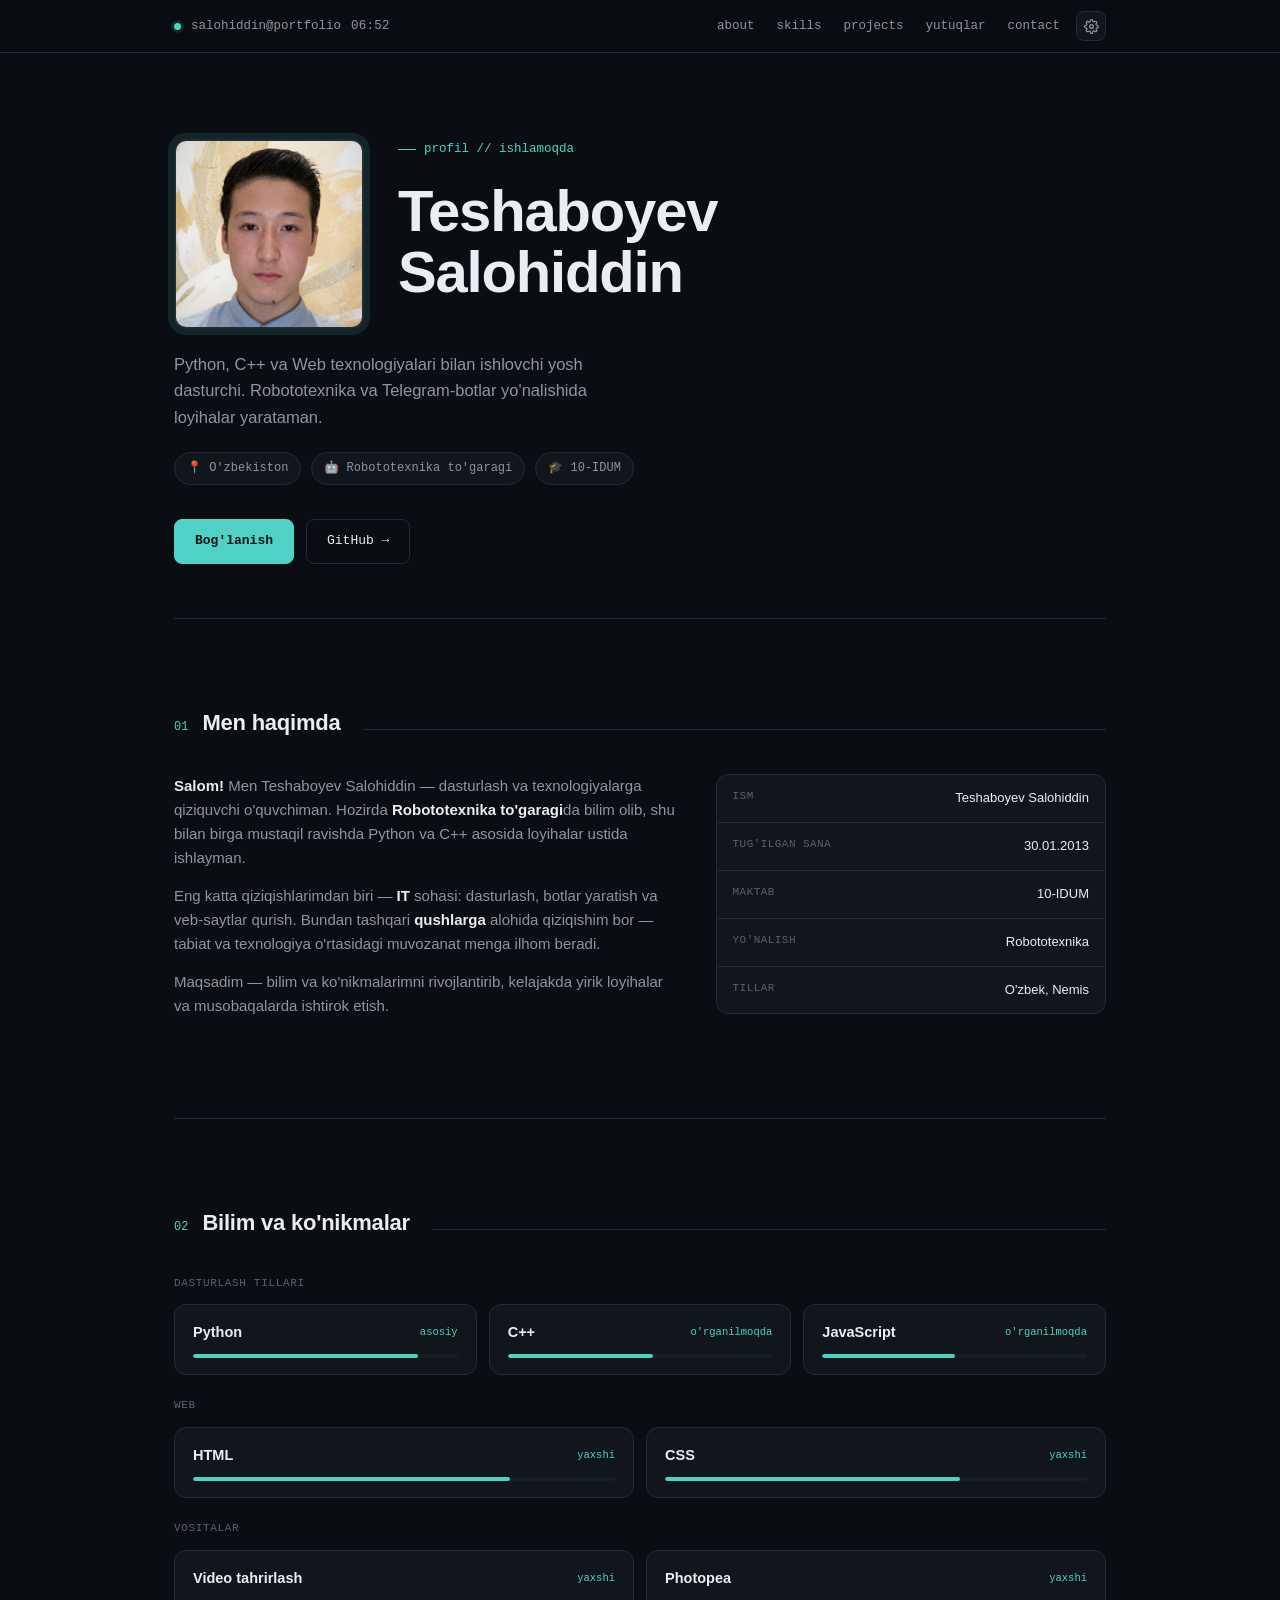
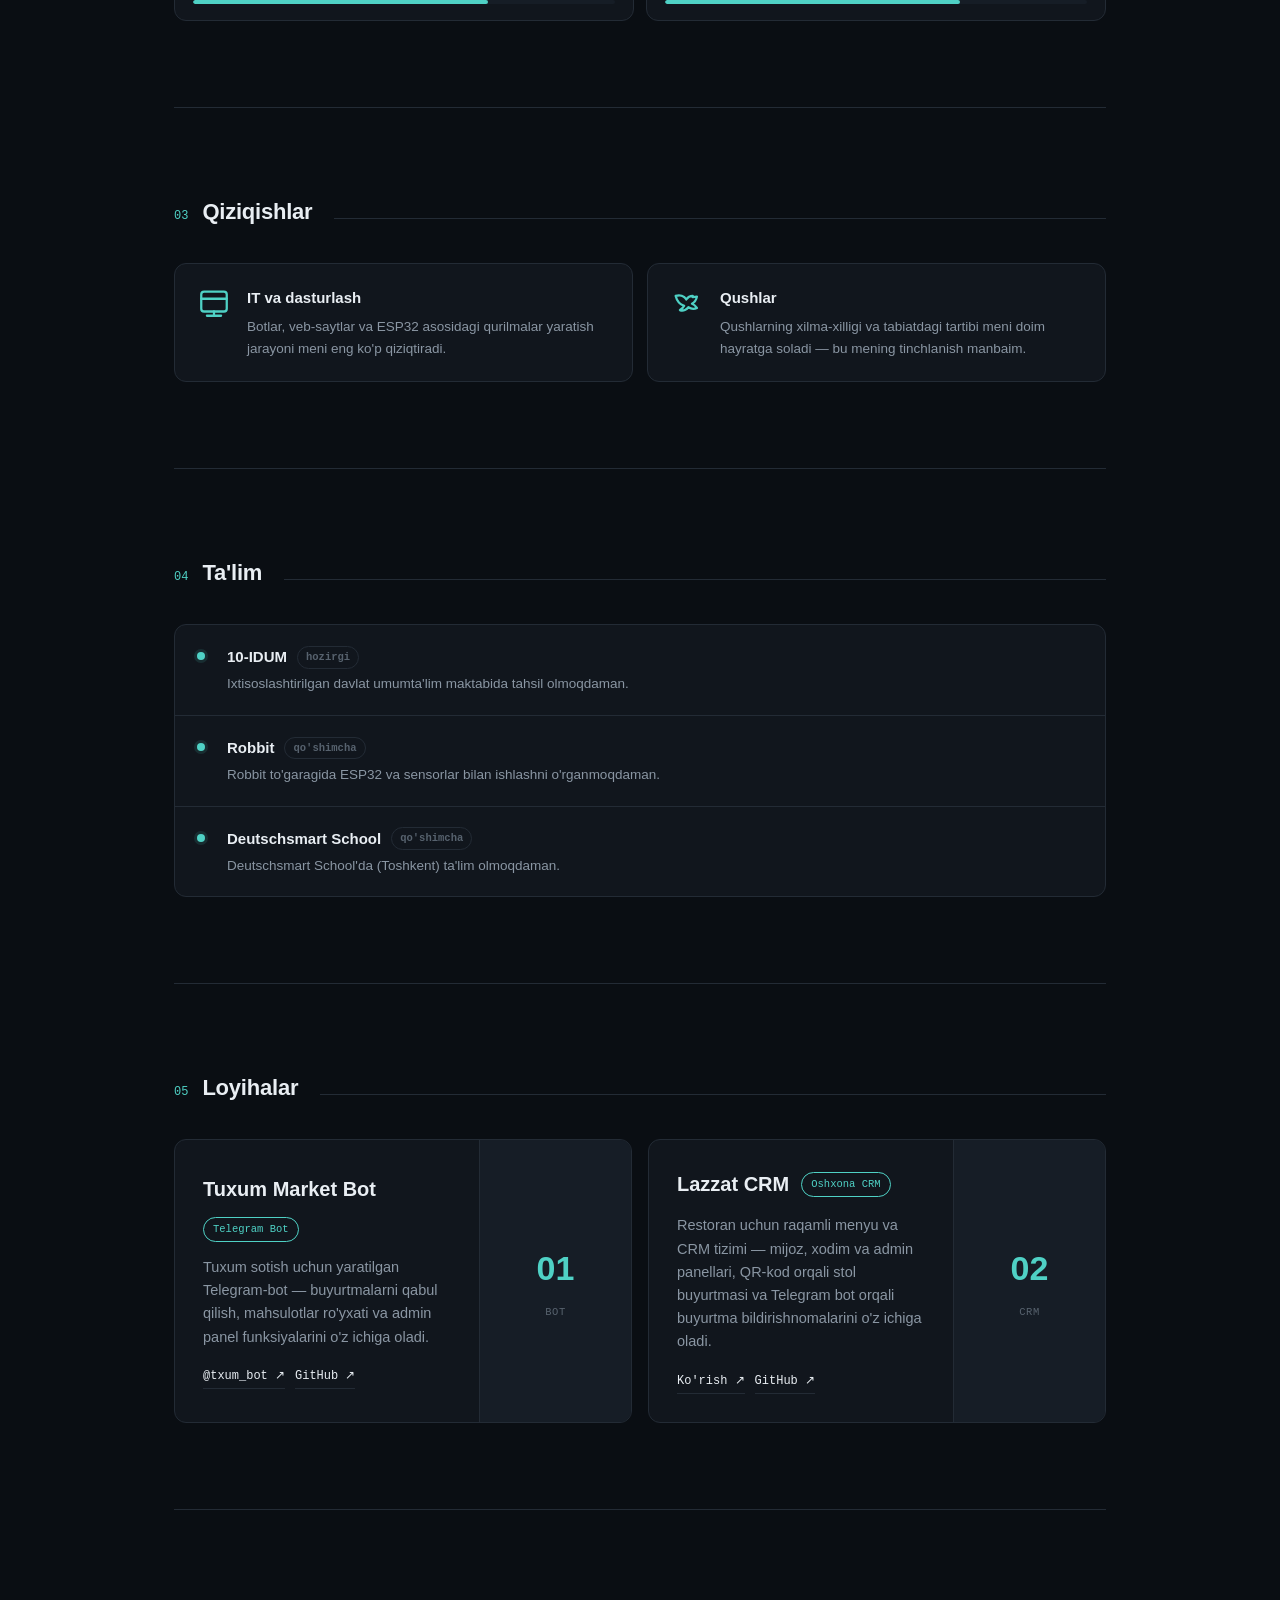
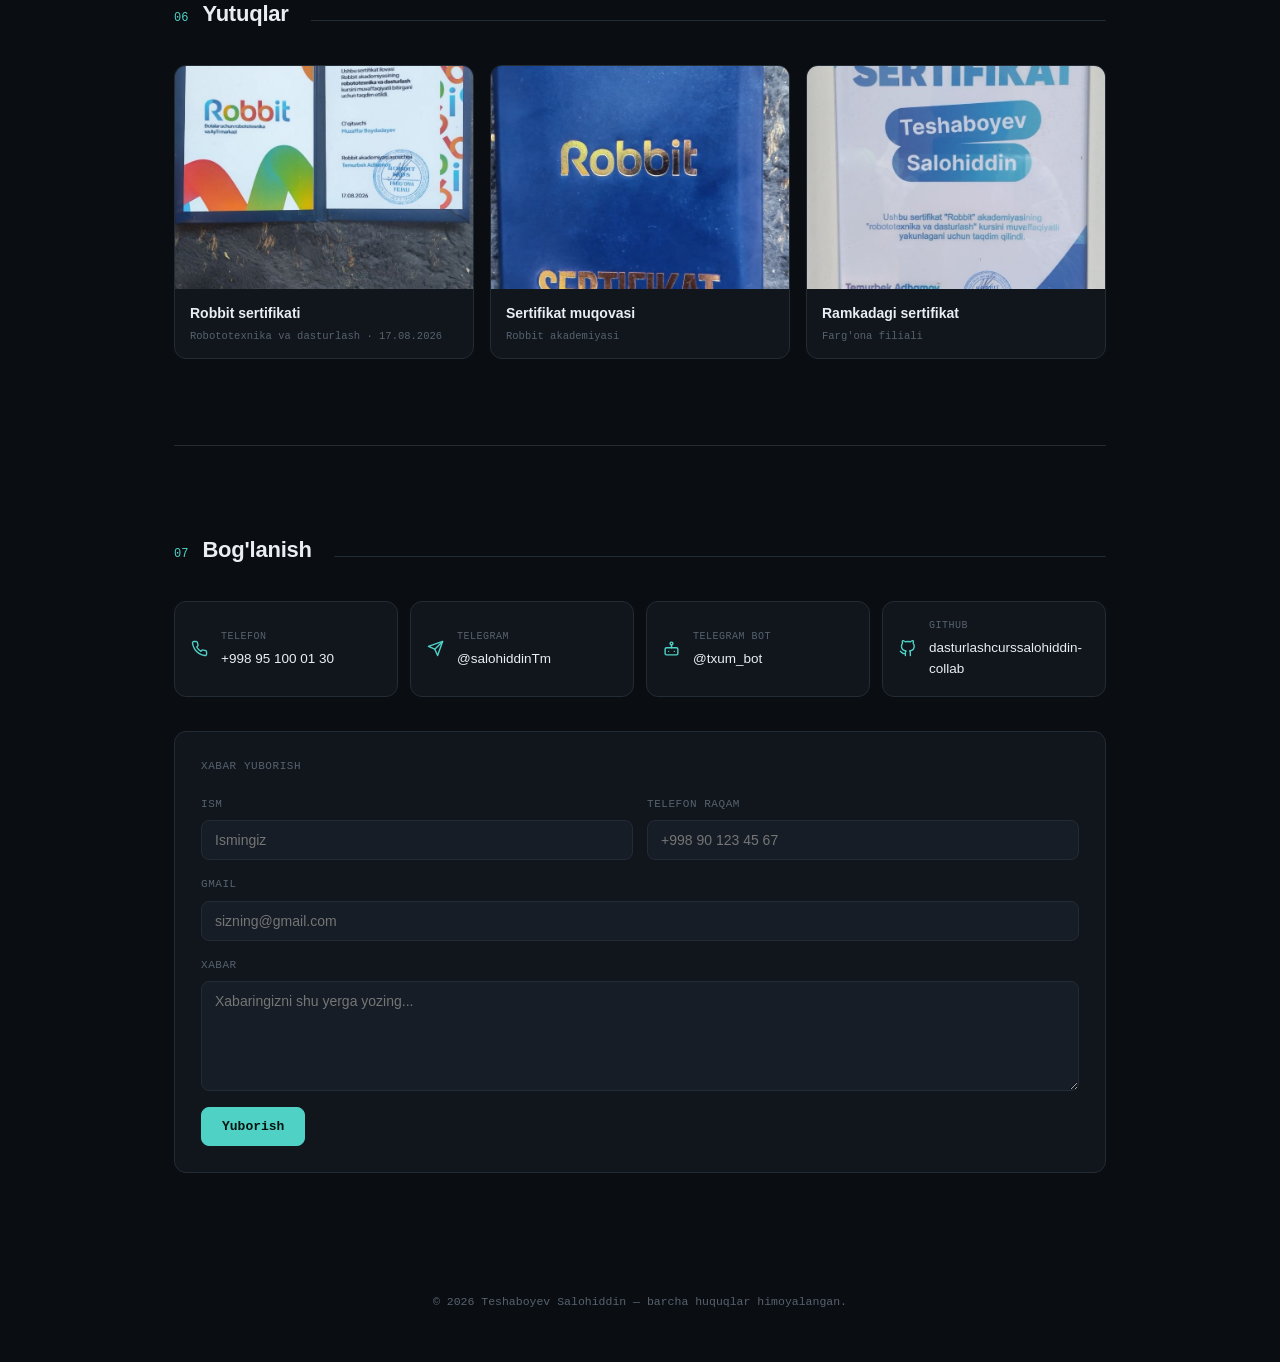
==== index.html @ c9dfc443 "Update index.html" ====
<!DOCTYPE html>
<html lang="uz">
<head>
<meta charset="UTF-8">
<meta name="viewport" content="width=device-width, initial-scale=1.0">
<title>Teshaboyev Salohiddin — Dasturchi</title>
<meta name="description" content="Teshaboyev Salohiddin — Python, C++, Web va Robototexnika bilan shug'ullanuvchi yosh dasturchi.">
<meta http-equiv="Content-Security-Policy" content="default-src 'self'; script-src 'self' 'unsafe-inline'; style-src 'self' 'unsafe-inline' https://fonts.googleapis.com; font-src https://fonts.gstatic.com; img-src 'self' data:; connect-src 'self' https://api.telegram.org; object-src 'none'; base-uri 'self'; form-action 'self'; frame-ancestors 'none';">
<meta name="referrer" content="no-referrer-when-downgrade">
<meta http-equiv="X-Content-Type-Options" content="nosniff">
<meta name="robots" content="index, follow">
<link rel="preconnect" href="https://fonts.googleapis.com">
<link rel="preconnect" href="https://fonts.gstatic.com" crossorigin>
<link href="https://fonts.googleapis.com/css2?family=Space+Grotesk:wght@400;500;600;700&family=Inter:wght@400;500;600&family=JetBrains+Mono:wght@400;500;600&display=swap" rel="stylesheet">
<style>
  :root{
    --bg: #0a0e13;
    --bg-elev: #11161d;
    --bg-elev-2: #161d26;
    --line: #232b35;
    --text: #e9eef3;
    --text-dim: #8a96a3;
    --text-faint: #57626e;
    --accent: #4fd1c5;
    --accent-soft: rgba(79,209,197,0.12);
    --accent-text: #07140f;
    --radius: 12px;
    --mono: 'JetBrains Mono', monospace;
    --display: 'Space Grotesk', sans-serif;
    --body: 'Inter', sans-serif;
    /* spacing scale — every section uses these, nothing is a one-off number */
    --sp-1: 8px; --sp-2: 14px; --sp-3: 22px; --sp-4: 34px; --sp-5: 54px; --sp-6: 86px;
  }
  [data-theme="light"]{
    --bg: #f5f3ee;
    --bg-elev: #ffffff;
    --bg-elev-2: #ecebe5;
    --line: #ddd9cf;
    --text: #181614;
    --text-dim: #5b564d;
    --text-faint: #918c80;
    --accent-soft: rgba(79,209,197,0.16);
  }
  [data-accent="amber"]{ --accent:#f2a65a; }
  [data-accent="violet"]{ --accent:#a78bfa; }
  [data-accent="rose"]{ --accent:#fb7185; }
  [data-accent="teal"]{ --accent:#4fd1c5; }

  *{box-sizing:border-box; margin:0; padding:0;}
  html{scroll-behavior:smooth;}
  body{
    background:var(--bg);
    color:var(--text);
    font-family:var(--body);
    line-height:1.6;
    transition:background .35s ease, color .35s ease;
    overflow-x:hidden;
  }
  @media (prefers-reduced-motion: reduce){
    html{scroll-behavior:auto;}
    *{animation-duration:0.001ms !important; transition-duration:0.001ms !important;}
  }
  a{color:inherit; text-decoration:none;}
  ::selection{background:var(--accent); color:var(--accent-text);}

  .wrap{max-width:980px; margin:0 auto; padding:0 24px;}

  /* ---- status bar ---- */
  .statusbar{
    position:sticky; top:0; z-index:50;
    background:color-mix(in srgb, var(--bg) 88%, transparent);
    backdrop-filter:blur(10px);
    border-bottom:1px solid var(--line);
  }
  .statusbar-inner{
    max-width:980px; margin:0 auto; padding:0 24px;
    display:flex; align-items:center; justify-content:space-between;
    height:52px; font-family:var(--mono); font-size:12.5px; color:var(--text-dim);
  }
  .statusbar-left{display:flex; align-items:center; gap:10px; min-width:0;}
  .statusbar-left span:nth-child(2){white-space:nowrap; overflow:hidden; text-overflow:ellipsis;}
  .dot{width:7px; height:7px; border-radius:50%; background:var(--accent); box-shadow:0 0 0 3px var(--accent-soft); flex:none;}
  .statusbar-right{display:flex; align-items:center; gap:16px;}
  .clock{letter-spacing:0.02em;}
  .icon-btn{
    width:30px; height:30px; display:flex; align-items:center; justify-content:center;
    border:1px solid var(--line); border-radius:8px; background:var(--bg-elev);
    cursor:pointer; transition:border-color .2s, transform .4s; flex:none;
  }
  .icon-btn:hover{border-color:var(--accent);}
  .icon-btn svg{stroke:var(--text-dim); width:15px; height:15px;}
  #settingsBtn.spin svg{transform:rotate(75deg); transition:transform .4s ease;}

  /* ---- nav ---- */
  nav{display:flex; gap:22px;}
  nav a{font-size:12.5px; color:var(--text-dim); transition:color .2s;}
  nav a:hover{color:var(--text);}
  .nav-toggle{display:none;}
  .mobile-nav{
    display:none; flex-direction:column; gap:2px;
    max-height:0; overflow:hidden; border-bottom:1px solid var(--line);
    transition:max-height .25s ease;
  }
  .mobile-nav.open{max-height:260px;}
  .mobile-nav a{
    padding:13px 24px; font-family:var(--mono); font-size:13px; color:var(--text-dim);
    border-top:1px solid var(--line);
  }
  .mobile-nav a:active{color:var(--accent);}

  /* ---- section shell : identical rhythm everywhere ---- */
  section{padding:var(--sp-6) 0; border-top:1px solid var(--line);}
  .sec-head{display:flex; align-items:baseline; gap:var(--sp-2); margin-bottom:var(--sp-4);}
  .sec-num{font-family:var(--mono); font-size:12px; color:var(--accent); flex:none;}
  .sec-title{font-family:var(--display); font-weight:600; font-size:22px; letter-spacing:-0.01em;}
  .sec-rule{flex:1; height:1px; background:var(--line); margin-left:var(--sp-1);}
  .sec-kicker{color:var(--text-faint); font-size:13.5px; margin:-18px 0 var(--sp-4); max-width:52ch;}

  /* ---- hero ---- */
  .hero{padding:var(--sp-6) 0 var(--sp-5); border-top:none; position:relative;}
  .hero-top{display:flex; align-items:flex-start; gap:var(--sp-4); flex-wrap:wrap;}
  .hero-photo{
    flex:none; width:190px; height:190px; border-radius:var(--radius);
    overflow:hidden; border:2px solid var(--line);
    box-shadow:0 0 0 6px var(--accent-soft);
  }
  .hero-photo img{width:100%; height:100%; object-fit:cover; display:block;}
  .eyebrow{
    font-family:var(--mono); font-size:12.5px; color:var(--accent);
    display:flex; align-items:center; gap:8px; margin-bottom:var(--sp-3);
  }
  .eyebrow::before{content:''; width:18px; height:1px; background:var(--accent);}
  h1{
    font-family:var(--display); font-weight:700;
    font-size:clamp(34px, 6vw, 58px); line-height:1.05; letter-spacing:-0.02em;
    max-width:11ch;
  }
  .cursor{display:inline-block; width:.5ch; background:var(--accent); animation:blink 1.1s steps(1) infinite; margin-left:2px;}
  @keyframes blink{50%{opacity:0;}}
  .hero-sub{margin-top:var(--sp-3); font-size:16.5px; color:var(--text-dim); max-width:46ch;}
  .hero-meta{margin-top:var(--sp-3); display:flex; flex-wrap:wrap; gap:10px;}
  .chip{
    font-family:var(--mono); font-size:12px; color:var(--text-dim);
    border:1px solid var(--line); padding:6px 12px; border-radius:999px;
    background:var(--bg-elev); display:inline-flex; align-items:center; gap:6px;
  }
  .hero-actions{margin-top:var(--sp-4); display:flex; gap:12px; flex-wrap:wrap;}
  .btn{
    font-family:var(--mono); font-size:13px; padding:11px 20px; border-radius:8px;
    border:1px solid var(--line); transition:all .2s ease; display:inline-flex; align-items:center; gap:8px;
    cursor:pointer; background:transparent;
  }
  .btn-primary{background:var(--accent); color:var(--accent-text); border-color:var(--accent); font-weight:600;}
  .btn-primary:hover{filter:brightness(1.08); transform:translateY(-1px);}
  .btn-primary:disabled{opacity:.6; cursor:not-allowed; transform:none;}
  .btn-ghost{color:var(--text); background:transparent;}
  .btn-ghost:hover{border-color:var(--accent); color:var(--accent);}

  /* ---- about ---- */
  .about-grid{display:grid; grid-template-columns:1.3fr 1fr; gap:var(--sp-4); align-items:start;}
  .about-text p{color:var(--text-dim); font-size:15px; margin-bottom:var(--sp-2);}
  .about-text strong{color:var(--text); font-weight:600;}
  .facts{display:flex; flex-direction:column; border:1px solid var(--line); border-radius:var(--radius); overflow:hidden; background:var(--bg-elev);}
  .fact{display:flex; justify-content:space-between; gap:10px; padding:13px 16px; font-size:13px; border-bottom:1px solid var(--line);}
  .fact:last-child{border-bottom:none;}
  .fact-k{color:var(--text-faint); font-family:var(--mono); font-size:11px; text-transform:uppercase; letter-spacing:.04em; flex:none;}
  .fact-v{color:var(--text); font-weight:500; text-align:right;}

  /* ---- skills : grouped by category so the grid reads as organized, not scattered ---- */
  .skills-group{margin-bottom:var(--sp-3);}
  .skills-group:last-child{margin-bottom:0;}
  .skills-group-label{font-family:var(--mono); font-size:11px; color:var(--text-faint); text-transform:uppercase; letter-spacing:.06em; margin-bottom:12px;}
  .skills-grid{display:grid; grid-template-columns:repeat(auto-fit, minmax(190px,1fr)); gap:12px;}
  .skill-card{border:1px solid var(--line); border-radius:var(--radius); padding:16px 18px; background:var(--bg-elev);}
  .skill-top{display:flex; justify-content:space-between; align-items:center; margin-bottom:10px;}
  .skill-name{font-family:var(--display); font-weight:600; font-size:14.5px;}
  .skill-level{font-family:var(--mono); font-size:10.5px; color:var(--accent);}
  .bar{height:4px; background:var(--bg-elev-2); border-radius:2px; overflow:hidden;}
  .bar-fill{height:100%; background:var(--accent); border-radius:2px; width:0; transition:width 1s cubic-bezier(.2,.8,.2,1);}

  /* ---- interests ---- */
  .interest-grid{display:grid; grid-template-columns:1fr 1fr; gap:14px;}
  .interest-card{
    border:1px solid var(--line); border-radius:var(--radius); padding:22px;
    background:var(--bg-elev); display:flex; gap:16px; align-items:flex-start;
  }
  .interest-icon{flex:none; width:34px; height:34px; stroke:var(--accent); fill:none;}
  .interest-card h3{font-family:var(--display); font-size:15px; margin-bottom:6px;}
  .interest-card p{font-size:13.5px; color:var(--text-dim);}

  /* ---- education : one compact status card instead of a two-item "timeline" ---- */
  .status-card{
    border:1px solid var(--line); border-radius:var(--radius); background:var(--bg-elev); overflow:hidden;
  }
  .status-row{display:flex; gap:var(--sp-3); align-items:flex-start; padding:20px 22px; border-bottom:1px solid var(--line);}
  .status-row:last-child{border-bottom:none;}
  .status-mark{flex:none; width:8px; height:8px; border-radius:50%; background:var(--accent); margin-top:7px; box-shadow:0 0 0 3px var(--accent-soft);}
  .status-title{font-weight:600; font-size:15px; margin-bottom:4px; display:flex; align-items:center; gap:10px; flex-wrap:wrap;}
  .status-tag{font-family:var(--mono); font-size:10.5px; color:var(--text-faint); border:1px solid var(--line); padding:2px 8px; border-radius:999px;}
  .status-desc{font-size:13.5px; color:var(--text-dim);}

  /* ---- projects : one project, treated as a spotlight rather than a stray card ---- */
  .projects-grid{display:grid; grid-template-columns:repeat(auto-fit, minmax(340px,1fr)); gap:16px;}
  .project-spotlight{
    border:1px solid var(--line); border-radius:var(--radius); background:var(--bg-elev);
    display:grid; grid-template-columns:2fr 1fr; overflow:hidden;
  }
  .project-main{padding:28px; display:flex; flex-direction:column; gap:14px; justify-content:center;}
  .project-head{display:flex; align-items:center; gap:12px; flex-wrap:wrap;}
  .project-title{font-family:var(--display); font-weight:600; font-size:20px;}
  .project-tag{font-family:var(--mono); font-size:10.5px; color:var(--accent); border:1px solid var(--accent); padding:3px 9px; border-radius:999px;}
  .project-desc{color:var(--text-dim); font-size:14.5px; max-width:48ch;}
  .project-links{display:flex; gap:10px; margin-top:4px; flex-wrap:wrap;}
  .project-links a{font-family:var(--mono); font-size:12px; color:var(--text); border-bottom:1px solid var(--line); padding-bottom:2px; transition:border-color .2s, color .2s;}
  .project-links a:hover{color:var(--accent); border-color:var(--accent);}
  .project-side{
    background:var(--bg-elev-2); border-left:1px solid var(--line);
    display:flex; flex-direction:column; align-items:center; justify-content:center; gap:8px; padding:24px;
    font-family:var(--mono); text-align:center;
  }
  .project-side .n{font-size:34px; font-weight:600; color:var(--accent); font-family:var(--display);}
  .project-side .l{font-size:10.5px; color:var(--text-faint); text-transform:uppercase; letter-spacing:.05em;}
  @media (max-width:640px){
    .project-spotlight{grid-template-columns:1fr;}
    .project-side{border-left:none; border-top:1px solid var(--line); flex-direction:row; justify-content:space-around;}
  }

  /* ---- achievements ---- */
  .achv-grid{display:grid; grid-template-columns:repeat(auto-fit, minmax(200px,1fr)); gap:16px;}
  .achv-card{
    border:1px solid var(--line); border-radius:var(--radius); overflow:hidden;
    background:var(--bg-elev); cursor:pointer; transition:border-color .2s, transform .2s;
  }
  .achv-card:hover{border-color:var(--accent); transform:translateY(-3px);}
  .achv-thumb{width:100%; aspect-ratio:4/3; overflow:hidden; background:var(--bg-elev-2);}
  .achv-thumb img{width:100%; height:100%; object-fit:cover; display:block;}
  .achv-body{padding:13px 15px;}
  .achv-title{font-family:var(--display); font-weight:600; font-size:14px; margin-bottom:3px;}
  .achv-sub{font-family:var(--mono); font-size:10.5px; color:var(--text-faint);}

  .lightbox{
    position:fixed; inset:0; background:rgba(0,0,0,.86); display:none;
    align-items:center; justify-content:center; z-index:120; padding:30px;
  }
  .lightbox.open{display:flex;}
  .lightbox img{max-width:100%; max-height:100%; border-radius:8px; box-shadow:0 10px 40px rgba(0,0,0,.5);}
  .lightbox-close{
    position:absolute; top:20px; right:24px; width:36px; height:36px;
    border:1px solid rgba(255,255,255,.25); border-radius:8px; color:#fff;
    display:flex; align-items:center; justify-content:center; cursor:pointer; font-family:var(--mono);
  }

  /* ---- contact ---- */
  .contact-grid{display:grid; grid-template-columns:repeat(auto-fit,minmax(210px,1fr)); gap:12px; margin-bottom:var(--sp-4);}
  .contact-card{
    border:1px solid var(--line); border-radius:var(--radius); padding:16px;
    background:var(--bg-elev); display:flex; align-items:center; gap:13px;
    transition:border-color .2s, transform .2s;
  }
  .contact-card:hover{border-color:var(--accent); transform:translateY(-2px);}
  .contact-icon{flex:none; width:17px; height:17px; stroke:var(--accent); fill:none;}
  .contact-k{font-family:var(--mono); font-size:10px; color:var(--text-faint); text-transform:uppercase; letter-spacing:.05em; margin-bottom:3px;}
  .contact-v{font-size:13.5px; font-weight:500;}

  .contact-form{
    border:1px solid var(--line); border-radius:var(--radius); padding:26px;
    background:var(--bg-elev); display:flex; flex-direction:column; gap:16px;
  }
  .contact-form-label{font-family:var(--mono); font-size:11px; color:var(--text-faint); text-transform:uppercase; letter-spacing:.05em; margin-bottom:4px;}
  .form-row{display:grid; grid-template-columns:1fr 1fr; gap:14px;}
  .field{display:flex; flex-direction:column; gap:7px;}
  .field label{font-family:var(--mono); font-size:11px; color:var(--text-faint); text-transform:uppercase; letter-spacing:.05em;}
  .field input, .field textarea{
    background:var(--bg-elev-2); border:1px solid var(--line); border-radius:8px;
    padding:11px 13px; color:var(--text); font-family:var(--body); font-size:14px;
    outline:none; transition:border-color .2s; resize:vertical;
  }
  .field input:focus, .field textarea:focus{border-color:var(--accent);}
  .field textarea{min-height:110px;}
  .form-footer{display:flex; align-items:center; gap:14px; flex-wrap:wrap;}
  .form-status{font-family:var(--mono); font-size:12.5px; color:var(--text-dim);}
  .form-status.ok{color:var(--accent);}
  .form-status.err{color:#fb7185;}

  footer{padding:var(--sp-4) 0 50px; text-align:center; font-family:var(--mono); font-size:11.5px; color:var(--text-faint);}

  /* ---- settings panel ---- */
  .overlay{
    position:fixed; inset:0; background:rgba(0,0,0,0.4); opacity:0; pointer-events:none;
    transition:opacity .25s ease; z-index:90;
  }
  .overlay.open{opacity:1; pointer-events:auto;}
  .panel{
    position:fixed; top:0; right:0; height:100%; width:300px; max-width:86vw;
    background:var(--bg-elev); border-left:1px solid var(--line);
    transform:translateX(100%); transition:transform .3s cubic-bezier(.2,.8,.2,1);
    z-index:100; padding:24px; overflow-y:auto;
  }
  .panel.open{transform:translateX(0);}
  .panel-head{display:flex; justify-content:space-between; align-items:center; margin-bottom:26px;}
  .panel-title{font-family:var(--display); font-weight:600; font-size:15px;}
  .panel-close{cursor:pointer; color:var(--text-faint); font-family:var(--mono); font-size:13px; border:1px solid var(--line); border-radius:6px; width:26px; height:26px; display:flex; align-items:center; justify-content:center;}
  .panel-close:hover{color:var(--text); border-color:var(--accent);}
  .panel-group{margin-bottom:26px;}
  .panel-label{font-family:var(--mono); font-size:11px; color:var(--text-faint); text-transform:uppercase; letter-spacing:.05em; margin-bottom:12px;}
  .seg{display:flex; border:1px solid var(--line); border-radius:8px; overflow:hidden;}
  .seg button{flex:1; padding:9px 0; background:transparent; border:none; color:var(--text-dim); font-family:var(--mono); font-size:12px; cursor:pointer; transition:all .2s;}
  .seg button.active{background:var(--accent); color:var(--accent-text); font-weight:600;}
  .swatches{display:flex; gap:10px;}
  .swatch{width:32px; height:32px; border-radius:50%; cursor:pointer; border:2px solid transparent; transition:transform .2s, border-color .2s; position:relative;}
  .swatch.active{border-color:var(--text);}
  .swatch.active::after{content:''; position:absolute; inset:-5px; border:1px solid var(--text-faint); border-radius:50%;}
  .swatch:hover{transform:scale(1.08);}
  .sw-teal{background:#4fd1c5;} .sw-amber{background:#f2a65a;} .sw-violet{background:#a78bfa;} .sw-rose{background:#fb7185;}
  .panel-note{font-size:12px; color:var(--text-faint); line-height:1.6;}

  ::-webkit-scrollbar{width:9px;}
  ::-webkit-scrollbar-track{background:var(--bg);}
  ::-webkit-scrollbar-thumb{background:var(--line); border-radius:5px;}

  @media (max-width:720px){
    .about-grid{grid-template-columns:1fr;}
  }
  @media (max-width:600px){
    .interest-grid{grid-template-columns:1fr;}
    .form-row{grid-template-columns:1fr;}
    nav{display:none;}
    .nav-toggle{display:flex;}
    .mobile-nav{display:flex;}
    .hero{padding:var(--sp-5) 0 var(--sp-4);}
    section{padding:var(--sp-5) 0;}
  }
  @media (max-width:560px){
    .hero-photo{width:140px; height:140px;}
  }
</style>
</head>
<body data-theme="dark" data-accent="teal">

  <div class="statusbar">
    <div class="statusbar-inner">
      <div class="statusbar-left">
        <span class="dot"></span>
        <span>salohiddin@portfolio</span>
        <span class="clock" id="clock"></span>
      </div>
      <div class="statusbar-right">
        <nav>
          <a href="#about">about</a>
          <a href="#skills">skills</a>
          <a href="#projects">projects</a>
          <a href="#achievements">yutuqlar</a>
          <a href="#contact">contact</a>
        </nav>
        <div class="icon-btn nav-toggle" id="navToggle" role="button" aria-label="Menyu" tabindex="0">
          <svg viewBox="0 0 24 24" fill="none" stroke-width="2" stroke-linecap="round"><path d="M3 6h18M3 12h18M3 18h18"/></svg>
        </div>
        <div class="icon-btn" id="settingsBtn" title="Sozlamalar" role="button" aria-label="Sozlamalarni ochish" tabindex="0">
          <svg viewBox="0 0 24 24" fill="none" stroke-width="2" stroke-linecap="round" stroke-linejoin="round"><circle cx="12" cy="12" r="3"></circle><path d="M19.4 15a1.65 1.65 0 0 0 .33 1.82l.06.06a2 2 0 1 1-2.83 2.83l-.06-.06a1.65 1.65 0 0 0-1.82-.33 1.65 1.65 0 0 0-1 1.51V21a2 2 0 0 1-4 0v-.09A1.65 1.65 0 0 0 9 19.4a1.65 1.65 0 0 0-1.82.33l-.06.06a2 2 0 1 1-2.83-2.83l.06-.06a1.65 1.65 0 0 0 .33-1.82 1.65 1.65 0 0 0-1.51-1H3a2 2 0 0 1 0-4h.09A1.65 1.65 0 0 0 4.6 9a1.65 1.65 0 0 0-.33-1.82l-.06-.06a2 2 0 1 1 2.83-2.83l.06.06a1.65 1.65 0 0 0 1.82.33H9a1.65 1.65 0 0 0 1-1.51V3a2 2 0 0 1 4 0v.09a1.65 1.65 0 0 0 1 1.51 1.65 1.65 0 0 0 1.82-.33l.06-.06a2 2 0 1 1 2.83 2.83l-.06.06a1.65 1.65 0 0 0-.33 1.82V9a1.65 1.65 0 0 0 1.51 1H21a2 2 0 0 1 0 4h-.09a1.65 1.65 0 0 0-1.51 1z"></path></svg>
        </div>
      </div>
    </div>
    <div class="mobile-nav" id="mobileNav">
      <a href="#about">about</a>
      <a href="#skills">skills</a>
      <a href="#projects">projects</a>
      <a href="#achievements">yutuqlar</a>
      <a href="#contact">contact</a>
    </div>
  </div>

  <main class="wrap">

    <section class="hero">
      <div class="hero-top">
        <div class="hero-photo"><img src="foto.jpg" alt="Teshaboyev Salohiddin"></div>
        <div>
          <div class="eyebrow">profil // ishlamoqda</div>
          <h1>Teshaboyev<br>Salohiddin<span class="cursor"></span></h1>
        </div>
      </div>
      <p class="hero-sub">Python, C++ va Web texnologiyalari bilan ishlovchi yosh dasturchi. Robototexnika va Telegram-botlar yo'nalishida loyihalar yarataman.</p>
      <div class="hero-meta">
        <span class="chip">📍 O'zbekiston</span>
        <span class="chip">🤖 Robototexnika to'garagi</span>
        <span class="chip">🎓 10-IDUM</span>
      </div>
      <div class="hero-actions">
        <a class="btn btn-primary" href="#contact">Bog'lanish</a>
        <a class="btn btn-ghost" href="https://github.com/dasturlashcurssalohiddin-collab" target="_blank" rel="noopener noreferrer">GitHub →</a>
      </div>
    </section>

    <section id="about">
      <div class="sec-head"><span class="sec-num">01</span><span class="sec-title">Men haqimda</span><span class="sec-rule"></span></div>
      <div class="about-grid">
        <div class="about-text">
          <p><strong>Salom!</strong> Men Teshaboyev Salohiddin — dasturlash va texnologiyalarga qiziquvchi o'quvchiman. Hozirda <strong>Robototexnika to'garagi</strong>da bilim olib, shu bilan birga mustaqil ravishda Python va C++ asosida loyihalar ustida ishlayman.</p>
          <p>Eng katta qiziqishlarimdan biri — <strong>IT</strong> sohasi: dasturlash, botlar yaratish va veb-saytlar qurish. Bundan tashqari <strong>qushlarga</strong> alohida qiziqishim bor — tabiat va texnologiya o'rtasidagi muvozanat menga ilhom beradi.</p>
          <p>Maqsadim — bilim va ko'nikmalarimni rivojlantirib, kelajakda yirik loyihalar va musobaqalarda ishtirok etish.</p>
        </div>
        <div class="facts">
          <div class="fact"><span class="fact-k">Ism</span><span class="fact-v">Teshaboyev Salohiddin</span></div>
          <div class="fact"><span class="fact-k">Tug'ilgan sana</span><span class="fact-v">30.01.2013</span></div>
          <div class="fact"><span class="fact-k">Maktab</span><span class="fact-v">10-IDUM</span></div>
          <div class="fact"><span class="fact-k">Yo'nalish</span><span class="fact-v">Robototexnika</span></div>
          <div class="fact"><span class="fact-k">Tillar</span><span class="fact-v">O'zbek, Nemis</span></div>
        </div>
      </div>
    </section>

    <section id="skills">
      <div class="sec-head"><span class="sec-num">02</span><span class="sec-title">Bilim va ko'nikmalar</span><span class="sec-rule"></span></div>

      <div class="skills-group">
        <div class="skills-group-label">Dasturlash tillari</div>
        <div class="skills-grid">
          <div class="skill-card">
            <div class="skill-top"><span class="skill-name">Python</span><span class="skill-level">asosiy</span></div>
            <div class="bar"><div class="bar-fill" data-w="85"></div></div>
          </div>
          <div class="skill-card">
            <div class="skill-top"><span class="skill-name">C++</span><span class="skill-level">o'rganilmoqda</span></div>
            <div class="bar"><div class="bar-fill" data-w="55"></div></div>
          </div>
          <div class="skill-card">
            <div class="skill-top"><span class="skill-name">JavaScript</span><span class="skill-level">o'rganilmoqda</span></div>
            <div class="bar"><div class="bar-fill" data-w="50"></div></div>
          </div>
        </div>
      </div>

      <div class="skills-group">
        <div class="skills-group-label">Web</div>
        <div class="skills-grid">
          <div class="skill-card">
            <div class="skill-top"><span class="skill-name">HTML</span><span class="skill-level">yaxshi</span></div>
            <div class="bar"><div class="bar-fill" data-w="75"></div></div>
          </div>
          <div class="skill-card">
            <div class="skill-top"><span class="skill-name">CSS</span><span class="skill-level">yaxshi</span></div>
            <div class="bar"><div class="bar-fill" data-w="70"></div></div>
          </div>
        </div>
      </div>

      <div class="skills-group">
        <div class="skills-group-label">Vositalar</div>
        <div class="skills-grid">
          <div class="skill-card">
            <div class="skill-top"><span class="skill-name">Video tahrirlash</span><span class="skill-level">yaxshi</span></div>
            <div class="bar"><div class="bar-fill" data-w="70"></div></div>
          </div>
          <div class="skill-card">
            <div class="skill-top"><span class="skill-name">Photopea</span><span class="skill-level">yaxshi</span></div>
            <div class="bar"><div class="bar-fill" data-w="70"></div></div>
          </div>
        </div>
      </div>
    </section>

    <section id="interests">
      <div class="sec-head"><span class="sec-num">03</span><span class="sec-title">Qiziqishlar</span><span class="sec-rule"></span></div>
      <div class="interest-grid">
        <div class="interest-card">
          <svg class="interest-icon" viewBox="0 0 24 24" stroke-width="1.6" stroke-linecap="round" stroke-linejoin="round"><rect x="3" y="4" width="18" height="14" rx="2"></rect><path d="M7 21h10M12 18v3M3 9h18"></path></svg>
          <div><h3>IT va dasturlash</h3><p>Botlar, veb-saytlar va ESP32 asosidagi qurilmalar yaratish jarayoni meni eng ko'p qiziqtiradi.</p></div>
        </div>
        <div class="interest-card">
          <svg class="interest-icon" viewBox="0 0 24 24" stroke-width="1.6" stroke-linecap="round" stroke-linejoin="round"><path d="M16 7c-2 0-3.5 1-4.5 2.5C10 7 7 6 4 7c1 4 3 6 6 7-1 2-3 3-3 3 2.5 1 5-0.5 6-2 1.5 1 4 1.5 6 0.5-1-1.5-2-2.5-3.5-3 2-1 3-2.5 3.5-5-2 0-3 0.3-3 0.3"></path></svg>
          <div><h3>Qushlar</h3><p>Qushlarning xilma-xilligi va tabiatdagi tartibi meni doim hayratga soladi — bu mening tinchlanish manbaim.</p></div>
        </div>
      </div>
    </section>

    <section id="education">
      <div class="sec-head"><span class="sec-num">04</span><span class="sec-title">Ta'lim</span><span class="sec-rule"></span></div>
      <div class="status-card">
        <div class="status-row">
          <span class="status-mark"></span>
          <div>
            <div class="status-title">10-IDUM <span class="status-tag">hozirgi</span></div>
            <p class="status-desc">Ixtisoslashtirilgan davlat umumta'lim maktabida tahsil olmoqdaman.</p>
          </div>
        </div>
        <div class="status-row">
          <span class="status-mark"></span>
          <div>
            <div class="status-title">Robbit <span class="status-tag">qo'shimcha</span></div>
            <p class="status-desc">Robbit to'garagida ESP32 va sensorlar bilan ishlashni o'rganmoqdaman.</p>
          </div>
        </div>
        <div class="status-row">
          <span class="status-mark"></span>
          <div>
            <div class="status-title">Deutschsmart School <span class="status-tag">qo'shimcha</span></div>
            <p class="status-desc">Deutschsmart School'da (Toshkent) ta'lim olmoqdaman.</p>
          </div>
        </div>
      </div>
    </section>

    <section id="projects">
      <div class="sec-head"><span class="sec-num">05</span><span class="sec-title">Loyihalar</span><span class="sec-rule"></span></div>
      <div class="projects-grid">
        <div class="project-spotlight">
          <div class="project-main">
            <div class="project-head">
              <span class="project-title">Tuxum Market Bot</span>
              <span class="project-tag">Telegram Bot</span>
            </div>
            <p class="project-desc">Tuxum sotish uchun yaratilgan Telegram-bot — buyurtmalarni qabul qilish, mahsulotlar ro'yxati va admin panel funksiyalarini o'z ichiga oladi.</p>
            <div class="project-links">
              <a href="https://t.me/txum_bot" target="_blank" rel="noopener noreferrer">@txum_bot ↗</a>
              <a href="https://github.com/dasturlashcurssalohiddin-collab" target="_blank" rel="noopener noreferrer">GitHub ↗</a>
            </div>
          </div>
          <div class="project-side">
            <span class="n">01</span>
            <span class="l">Bot</span>
          </div>
        </div>

        <div class="project-spotlight">
          <div class="project-main">
            <div class="project-head">
              <span class="project-title">Lazzat CRM</span>
              <span class="project-tag">Oshxona CRM</span>
            </div>
            <p class="project-desc">Restoran uchun raqamli menyu va CRM tizimi — mijoz, xodim va admin panellari, QR-kod orqali stol buyurtmasi va Telegram bot orqali buyurtma bildirishnomalarini o'z ichiga oladi.</p>
            <div class="project-links">
              <a href="https://remix-oshxona.ai.studio" target="_blank" rel="noopener noreferrer">Ko'rish ↗</a>
              <a href="https://github.com/dasturlashcurssalohiddin-collab" target="_blank" rel="noopener noreferrer">GitHub ↗</a>
            </div>
          </div>
          <div class="project-side">
            <span class="n">02</span>
            <span class="l">CRM</span>
          </div>
        </div>
      </div>
    </section>

    <section id="achievements">
      <div class="sec-head"><span class="sec-num">06</span><span class="sec-title">Yutuqlar</span><span class="sec-rule"></span></div>
      <div class="achv-grid">
        <div class="achv-card" data-full="yutuq1.jpg">
          <div class="achv-thumb"><img src="yutuq1.jpg" alt="Robbit sertifikati — ochiq ko'rinish" loading="lazy"></div>
          <div class="achv-body">
            <div class="achv-title">Robbit sertifikati</div>
            <div class="achv-sub">Robototexnika va dasturlash · 17.08.2026</div>
          </div>
        </div>
        <div class="achv-card" data-full="yutuq2.jpg">
          <div class="achv-thumb"><img src="yutuq2.jpg" alt="Robbit sertifikati muqovasi" loading="lazy"></div>
          <div class="achv-body">
            <div class="achv-title">Sertifikat muqovasi</div>
            <div class="achv-sub">Robbit akademiyasi</div>
          </div>
        </div>
        <div class="achv-card" data-full="yutuq3.jpg">
          <div class="achv-thumb"><img src="yutuq3.jpg" alt="Robbit sertifikati ramkada" loading="lazy"></div>
          <div class="achv-body">
            <div class="achv-title">Ramkadagi sertifikat</div>
            <div class="achv-sub">Farg'ona filiali</div>
          </div>
        </div>
      </div>
    </section>

    <section id="contact">
      <div class="sec-head"><span class="sec-num">07</span><span class="sec-title">Bog'lanish</span><span class="sec-rule"></span></div>
      <div class="contact-grid">
        <a class="contact-card" href="tel:+998951000130">
          <svg class="contact-icon" viewBox="0 0 24 24" stroke-width="2" stroke-linecap="round" stroke-linejoin="round"><path d="M22 16.92v3a2 2 0 0 1-2.18 2 19.79 19.79 0 0 1-8.63-3.07 19.5 19.5 0 0 1-6-6 19.79 19.79 0 0 1-3.07-8.67A2 2 0 0 1 4.11 2h3a2 2 0 0 1 2 1.72c.127.96.361 1.903.7 2.81a2 2 0 0 1-.45 2.11L8.09 9.91a16 16 0 0 0 6 6l1.27-1.27a2 2 0 0 1 2.11-.45c.907.339 1.85.573 2.81.7A2 2 0 0 1 22 16.92z"></path></svg>
          <div><div class="contact-k">Telefon</div><div class="contact-v">+998 95 100 01 30</div></div>
        </a>
        <a class="contact-card" href="https://t.me/salohiddinTm" target="_blank" rel="noopener noreferrer">
          <svg class="contact-icon" viewBox="0 0 24 24" stroke-width="2" stroke-linecap="round" stroke-linejoin="round"><path d="m22 2-7 20-4-9-9-4Z"></path><path d="M22 2 11 13"></path></svg>
          <div><div class="contact-k">Telegram</div><div class="contact-v">@salohiddinTm</div></div>
        </a>
        <a class="contact-card" href="https://t.me/txum_bot" target="_blank" rel="noopener noreferrer">
          <svg class="contact-icon" viewBox="0 0 24 24" stroke-width="2" stroke-linecap="round" stroke-linejoin="round"><rect x="3" y="11" width="18" height="10" rx="2"></rect><circle cx="12" cy="5" r="2"></circle><path d="M12 7v4M8 16h.01M16 16h.01"></path></svg>
          <div><div class="contact-k">Telegram bot</div><div class="contact-v">@txum_bot</div></div>
        </a>
        <a class="contact-card" href="https://github.com/dasturlashcurssalohiddin-collab" target="_blank" rel="noopener noreferrer">
          <svg class="contact-icon" viewBox="0 0 24 24" stroke-width="2" stroke-linecap="round" stroke-linejoin="round"><path d="M9 19c-5 1.5-5-2.5-7-3m14 6v-3.87a3.37 3.37 0 0 0-.94-2.61c3.14-.35 6.44-1.54 6.44-7A5.44 5.44 0 0 0 20 4.77 5.07 5.07 0 0 0 19.91 1S18.73.65 16 2.48a13.38 13.38 0 0 0-7 0C6.27.65 5.09 1 5.09 1A5.07 5.07 0 0 0 5 4.77a5.44 5.44 0 0 0-1.5 3.78c0 5.42 3.3 6.61 6.44 7A3.37 3.37 0 0 0 9 18.13V22"></path></svg>
          <div><div class="contact-k">GitHub</div><div class="contact-v">dasturlashcurssalohiddin-collab</div></div>
        </a>
      </div>

      <form class="contact-form" id="contactForm">
        <div class="contact-form-label">Xabar yuborish</div>
        <div class="form-row">
          <div class="field">
            <label for="cf-name">Ism</label>
            <input type="text" id="cf-name" name="name" placeholder="Ismingiz" required maxlength="80">
          </div>
          <div class="field">
            <label for="cf-phone">Telefon raqam</label>
            <input type="tel" id="cf-phone" name="phone" placeholder="+998 90 123 45 67" required maxlength="30">
          </div>
        </div>
        <div class="field">
          <label for="cf-email">Gmail</label>
          <input type="email" id="cf-email" name="email" placeholder="sizning@gmail.com" required maxlength="120">
        </div>
        <div class="field">
          <label for="cf-message">Xabar</label>
          <textarea id="cf-message" name="message" placeholder="Xabaringizni shu yerga yozing..." required maxlength="2000"></textarea>
        </div>
        <div class="form-footer">
          <button type="submit" class="btn btn-primary" id="cf-submit">Yuborish</button>
          <span class="form-status" id="cf-status"></span>
        </div>
      </form>
    </section>

  </main>

  <footer>© 2026 Teshaboyev Salohiddin — barcha huquqlar himoyalangan.</footer>

  <div class="lightbox" id="lightbox">
    <div class="lightbox-close" id="lightboxClose">✕</div>
    <img id="lightboxImg" src="" alt="Yutuq rasmi">
  </div>

  <div class="overlay" id="overlay"></div>
  <aside class="panel" id="panel" aria-label="Sozlamalar paneli">
    <div class="panel-head">
      <span class="panel-title">Sozlamalar</span>
      <div class="panel-close" id="panelClose">✕</div>
    </div>
    <div class="panel-group">
      <div class="panel-label">Mavzu</div>
      <div class="seg">
        <button id="themeDark" class="active">Dark</button>
        <button id="themeLight">Light</button>
      </div>
    </div>
    <div class="panel-group">
      <div class="panel-label">Rang</div>
      <div class="swatches">
        <div class="swatch sw-teal active" data-accent="teal"></div>
        <div class="swatch sw-amber" data-accent="amber"></div>
        <div class="swatch sw-violet" data-accent="violet"></div>
        <div class="swatch sw-rose" data-accent="rose"></div>
      </div>
    </div>
    <p class="panel-note">Tanlovlaringiz brauzeringizda saqlanadi va keyingi tashrifda ham eslab qolinadi.</p>
  </aside>

<script>
  // --- Clickjacking himoyasi ---
  if (window.top !== window.self) {
    window.top.location = window.self.location;
  }

  // clock
  function tick(){
    const d = new Date();
    document.getElementById('clock').textContent = d.toLocaleTimeString('uz-UZ', {hour:'2-digit', minute:'2-digit'});
  }
  tick(); setInterval(tick, 1000 * 30);

  // mobile nav
  const mobileNav = document.getElementById('mobileNav');
  const navToggle = document.getElementById('navToggle');
  function toggleMobileNav(){ mobileNav.classList.toggle('open'); }
  navToggle.addEventListener('click', toggleMobileNav);
  navToggle.addEventListener('keydown', e => { if(e.key === 'Enter' || e.key === ' '){ e.preventDefault(); toggleMobileNav(); }});
  mobileNav.querySelectorAll('a').forEach(a => a.addEventListener('click', () => mobileNav.classList.remove('open')));

  // settings panel
  const body = document.body;
  const panel = document.getElementById('panel');
  const overlay = document.getElementById('overlay');
  const settingsBtn = document.getElementById('settingsBtn');
  const panelClose = document.getElementById('panelClose');

  function openPanel(){ panel.classList.add('open'); overlay.classList.add('open'); settingsBtn.classList.add('spin'); }
  function closePanel(){ panel.classList.remove('open'); overlay.classList.remove('open'); settingsBtn.classList.remove('spin'); }

  settingsBtn.addEventListener('click', () => panel.classList.contains('open') ? closePanel() : openPanel());
  settingsBtn.addEventListener('keydown', e => { if(e.key === 'Enter' || e.key === ' ') { e.preventDefault(); settingsBtn.click(); }});
  panelClose.addEventListener('click', closePanel);
  overlay.addEventListener('click', closePanel);

  // theme
  const themeDark = document.getElementById('themeDark');
  const themeLight = document.getElementById('themeLight');
  function setTheme(mode){
    body.setAttribute('data-theme', mode);
    themeDark.classList.toggle('active', mode === 'dark');
    themeLight.classList.toggle('active', mode === 'light');
    try{ localStorage.setItem('site-theme', mode); }catch(e){}
  }
  themeDark.addEventListener('click', () => setTheme('dark'));
  themeLight.addEventListener('click', () => setTheme('light'));

  // accent
  const swatches = document.querySelectorAll('.swatch');
  function setAccent(name){
    body.setAttribute('data-accent', name);
    swatches.forEach(s => s.classList.toggle('active', s.dataset.accent === name));
    try{ localStorage.setItem('site-accent', name); }catch(e){}
  }
  swatches.forEach(s => s.addEventListener('click', () => setAccent(s.dataset.accent)));

  // restore saved prefs
  try{
    const savedTheme = localStorage.getItem('site-theme');
    const savedAccent = localStorage.getItem('site-accent');
    if(savedTheme) setTheme(savedTheme);
    if(savedAccent) setAccent(savedAccent);
  }catch(e){}

  // skill bars fill shortly after load
  window.addEventListener('DOMContentLoaded', () => {
    document.querySelectorAll('.bar-fill').forEach((fill, i) => {
      setTimeout(() => { fill.style.width = fill.dataset.w + '%'; }, 200 + i * 70);
    });
  });

  // achievements lightbox
  const lightbox = document.getElementById('lightbox');
  const lightboxImg = document.getElementById('lightboxImg');
  const lightboxClose = document.getElementById('lightboxClose');
  document.querySelectorAll('.achv-card').forEach(card => {
    card.addEventListener('click', () => {
      lightboxImg.src = card.dataset.full;
      lightbox.classList.add('open');
    });
  });
  function closeLightbox(){ lightbox.classList.remove('open'); lightboxImg.src=''; }
  lightboxClose.addEventListener('click', closeLightbox);
  lightbox.addEventListener('click', e => { if(e.target === lightbox) closeLightbox(); });
  document.addEventListener('keydown', e => { if(e.key === 'Escape') closeLightbox(); });

  // --- Contact form -> Telegram bot ---
  const TG_BOT_TOKEN = '8914064947:AAFrlRaskHUwwfERZXd4YhHIUPPsyVF2U4g';
  const TG_CHAT_ID = '6283517295';

  const cfForm = document.getElementById('contactForm');
  const cfStatus = document.getElementById('cf-status');
  const cfSubmit = document.getElementById('cf-submit');

  cfForm.addEventListener('submit', async (e) => {
    e.preventDefault();

    const name = document.getElementById('cf-name').value.trim();
    const phone = document.getElementById('cf-phone').value.trim();
    const email = document.getElementById('cf-email').value.trim();
    const message = document.getElementById('cf-message').value.trim();

    if(!name || !phone || !email || !message){
      cfStatus.textContent = 'Barcha maydonlarni to\'ldiring.';
      cfStatus.className = 'form-status err';
      return;
    }

    const text =
`📩 Yangi xabar — portfolio sayt

👤 Ism: ${name}
📞 Telefon: ${phone}
✉️ Gmail: ${email}

💬 Xabar:
${message}`;

    cfSubmit.disabled = true;
    cfStatus.textContent = 'Yuborilmoqda...';
    cfStatus.className = 'form-status';

    try{
      const res = await fetch(`https://api.telegram.org/bot${TG_BOT_TOKEN}/sendMessage`, {
        method: 'POST',
        headers: { 'Content-Type': 'application/json' },
        body: JSON.stringify({
          chat_id: TG_CHAT_ID,
          text: text
        })
      });
      const data = await res.json();

      if(data.ok){
        cfStatus.textContent = 'Xabaringiz yuborildi! Rahmat.';
        cfStatus.className = 'form-status ok';
        cfForm.reset();
      } else {
        console.error('Telegram API xatosi:', data);
        cfStatus.textContent = 'Xatolik: ' + (data.description || 'noma\'lum xato');
        cfStatus.className = 'form-status err';
      }
    } catch(err){
      console.error('Fetch xatosi:', err);
      cfStatus.textContent = 'Internetga ulanishda xatolik.';
      cfStatus.className = 'form-status err';
    } finally {
      cfSubmit.disabled = false;
    }
  });
</script>
</body>
</html>
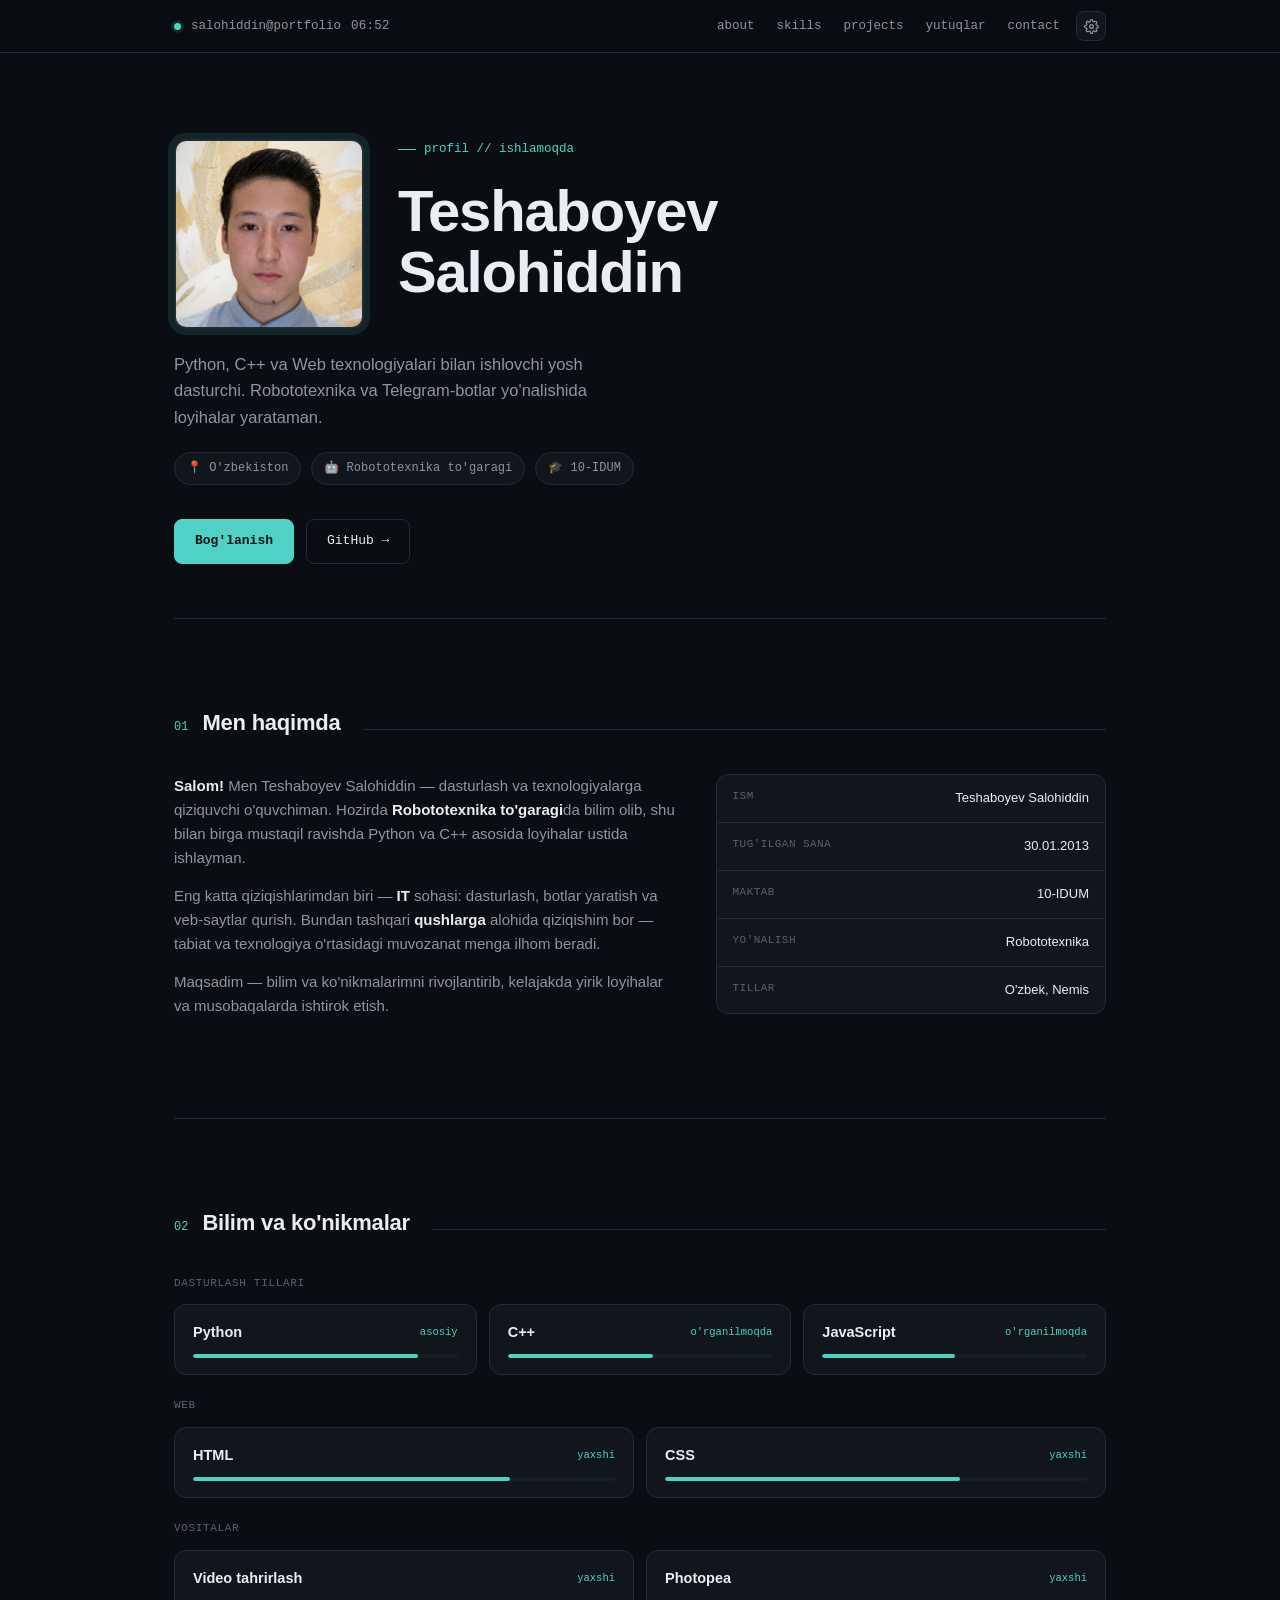
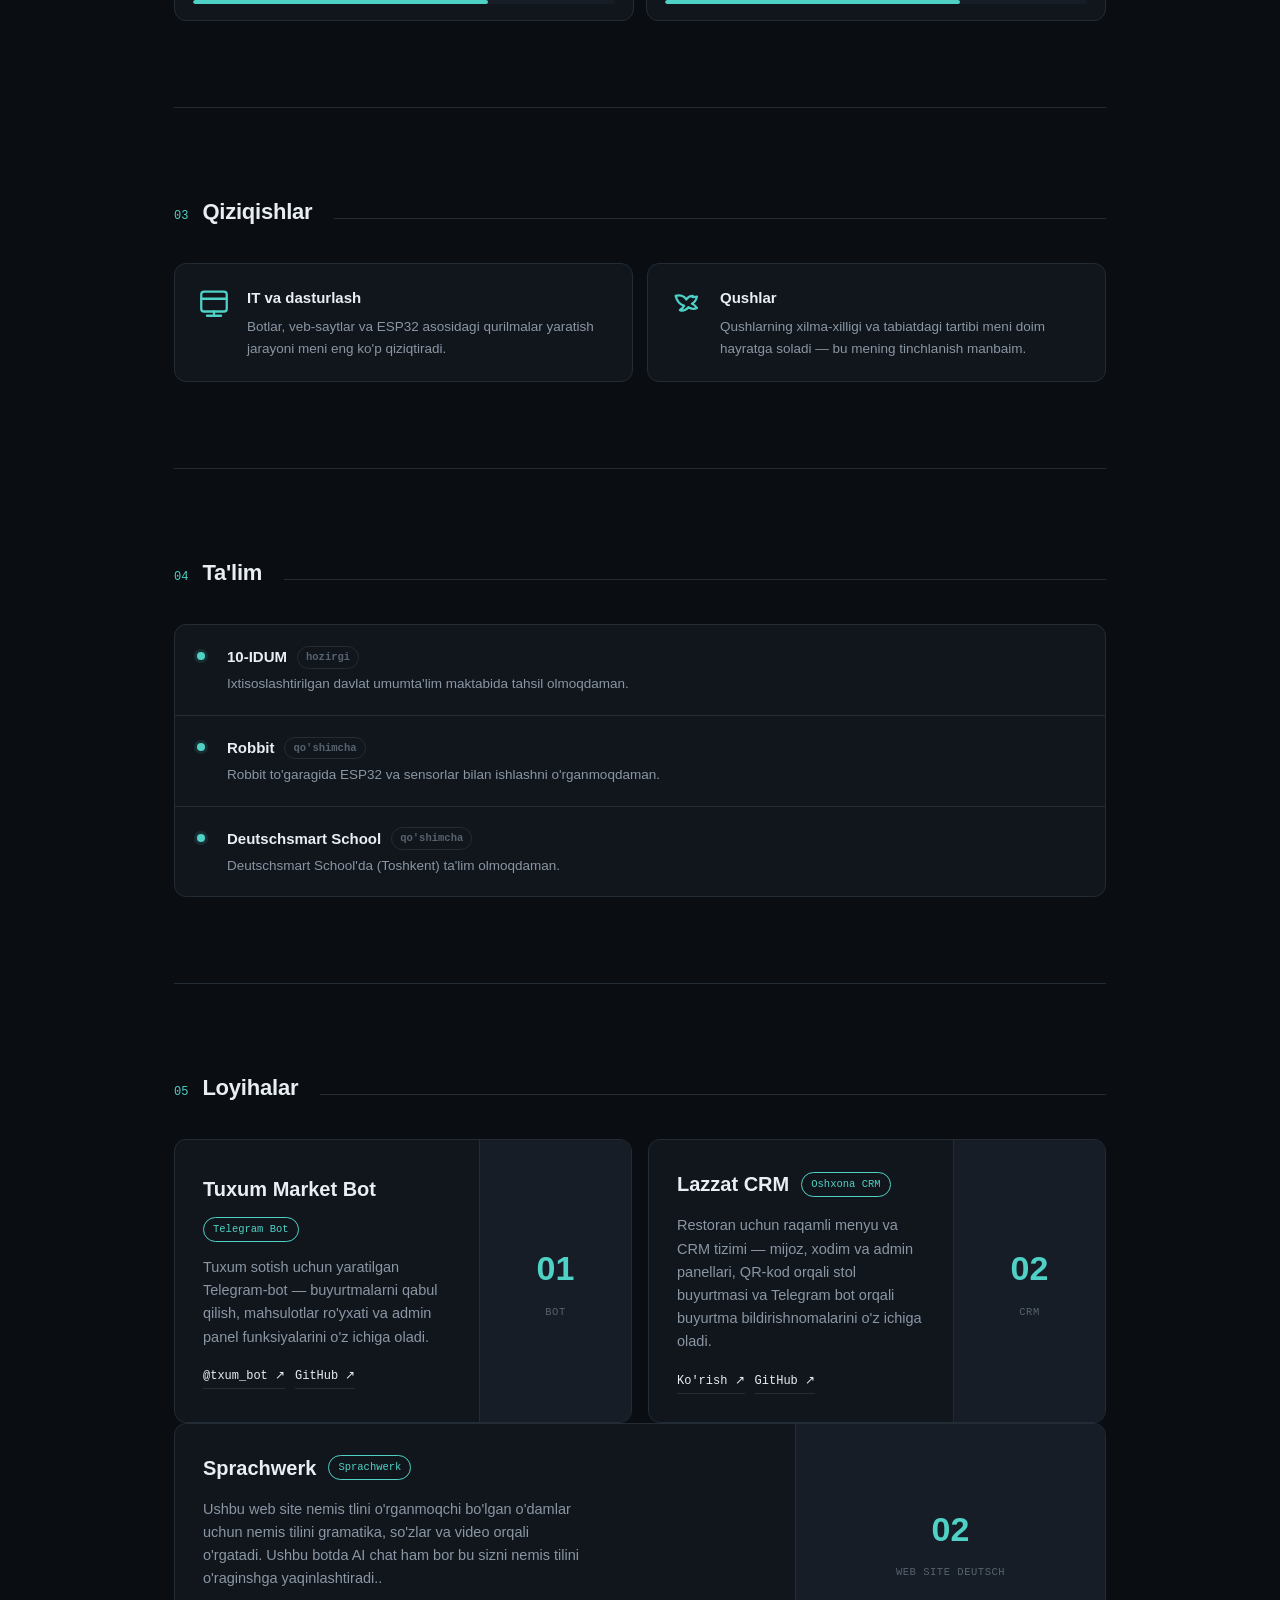
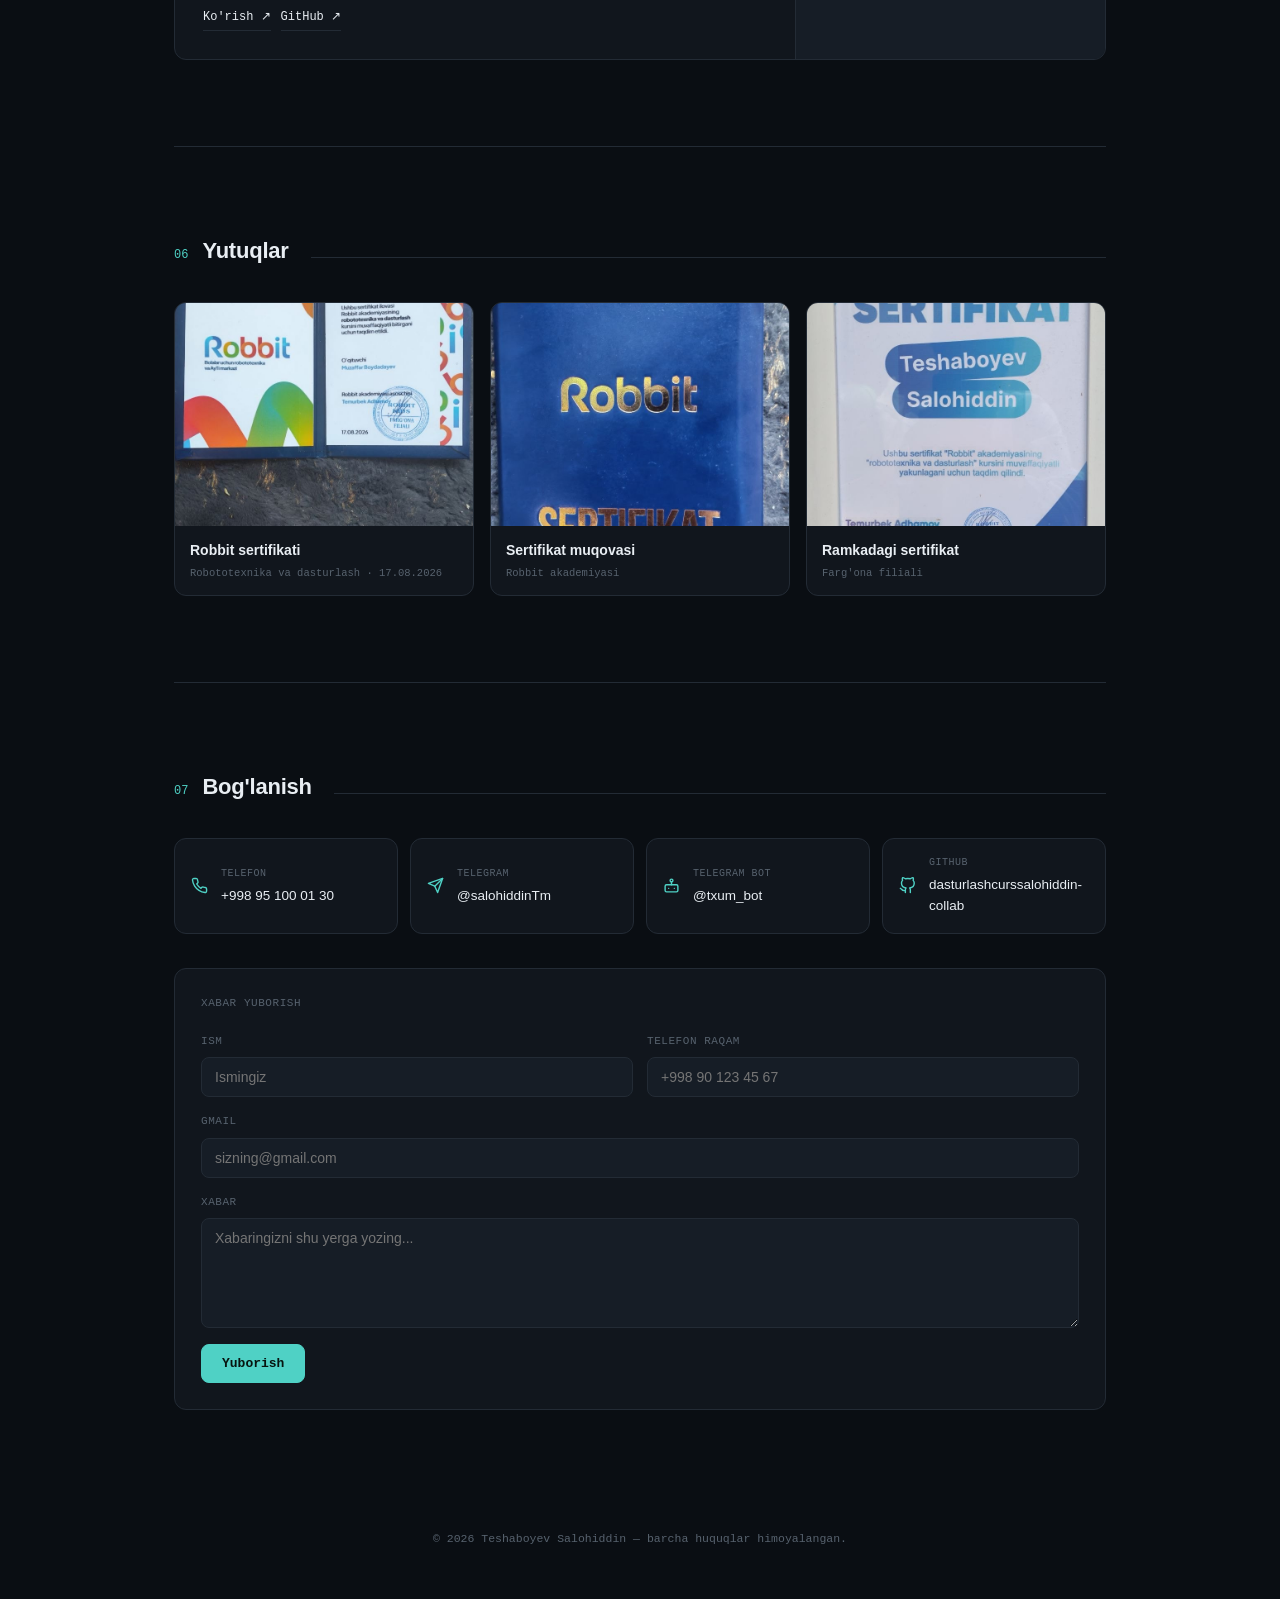
==== commit 65da1f99: "Update index.html" ====
--- a/index.html
+++ b/index.html
@@ -539,6 +539,26 @@
           </div>
         </div>
       </div>
+
+      <div class="project-spotlight">
+          <div class="project-main">
+            <div class="project-head">
+              <span class="project-title">Sprachwerk</span>
+              <span class="project-tag">Sprachwerk</span>
+            </div>
+            <p class="project-desc">Ushbu web site nemis tlini o'rganmoqchi bo'lgan o'damlar uchun nemis tilini gramatika, so'zlar va video orqali o'rgatadi. Ushbu botda AI chat ham bor bu sizni nemis tilini o'raginshga yaqinlashtiradi..</p>
+            <div class="project-links">
+              <a href="https://deutsch-kw9mqyja3-dasturlashcurssalohiddin-collabs-projects.vercel.app/" target="_blank" rel="noopener noreferrer">Ko'rish ↗</a>
+              <a href="https://github.com/dasturlashcurssalohiddin-collab" target="_blank" rel="noopener noreferrer">GitHub ↗</a>
+            </div>
+          </div>
+          <div class="project-side">
+            <span class="n">02</span>
+            <span class="l">Web site deutsch</span>
+          </div>
+        </div>
+      </div>
+      
     </section>
 
     <section id="achievements">
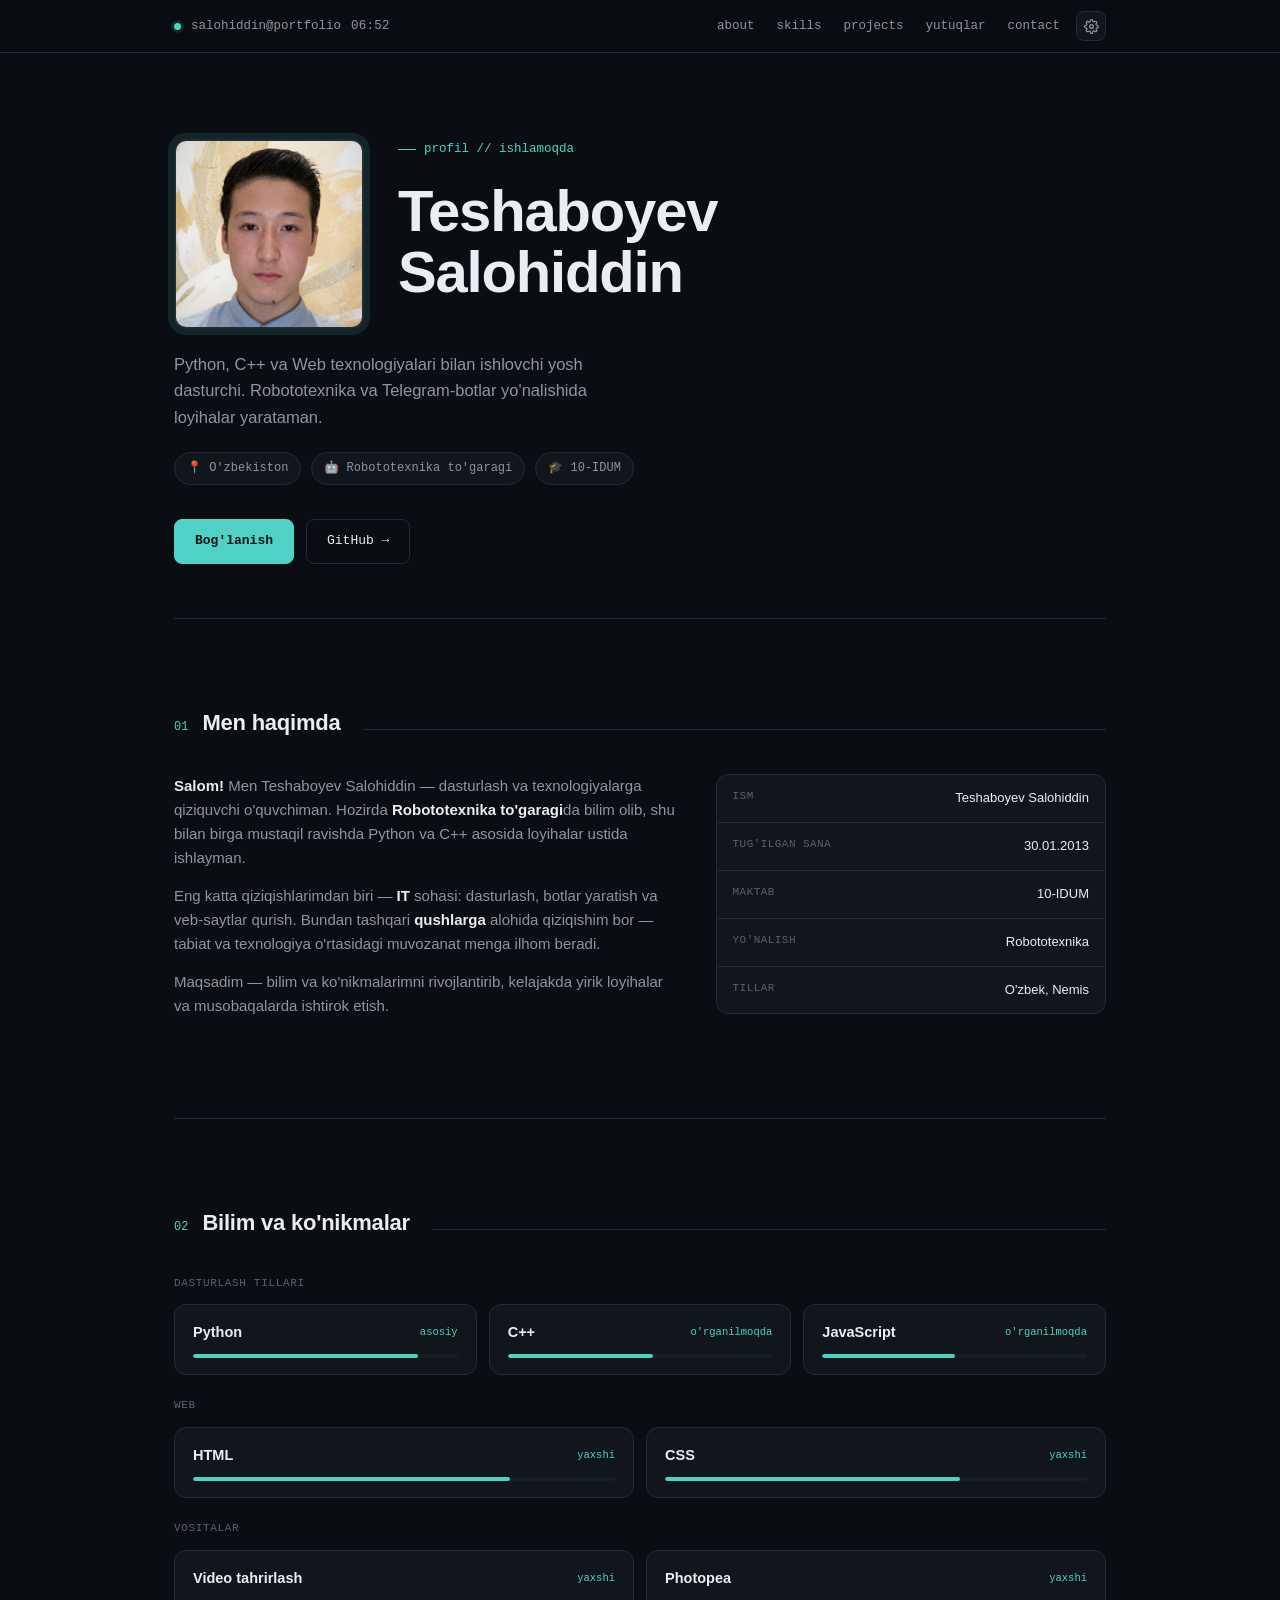
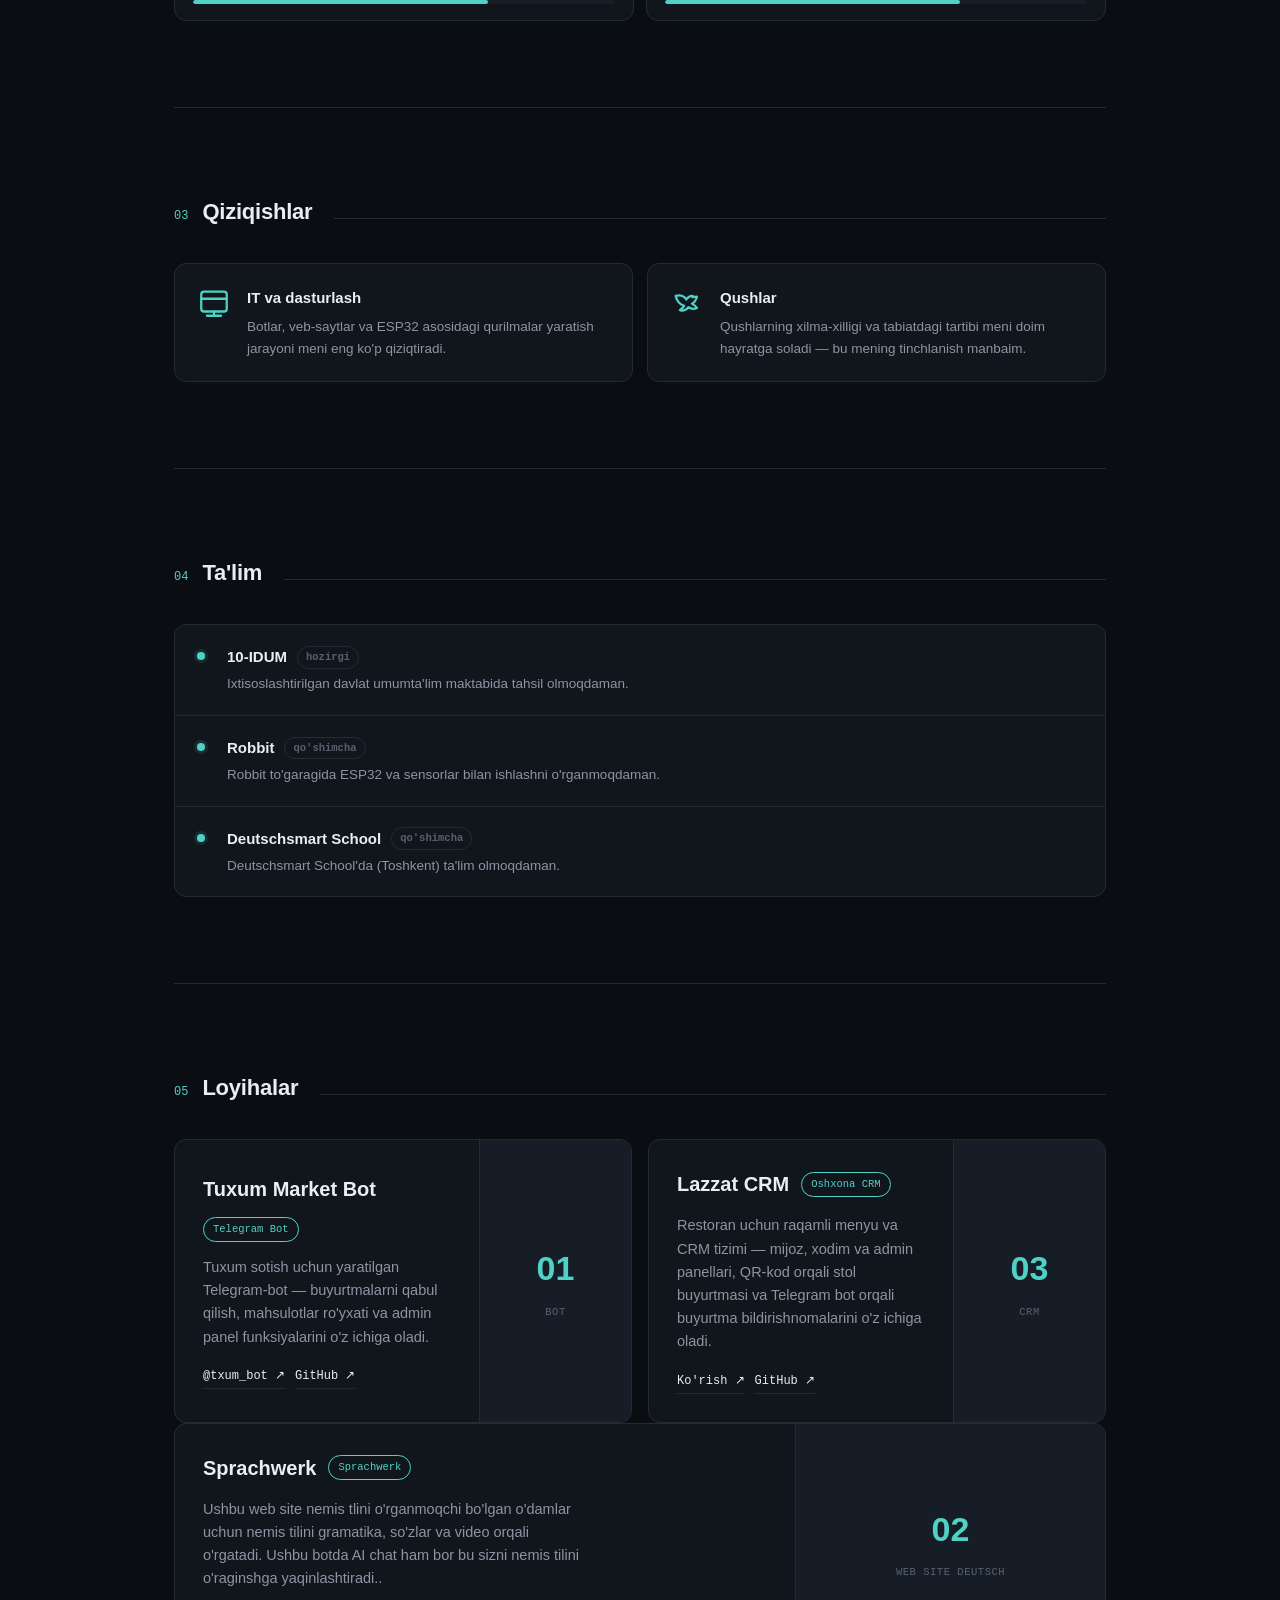
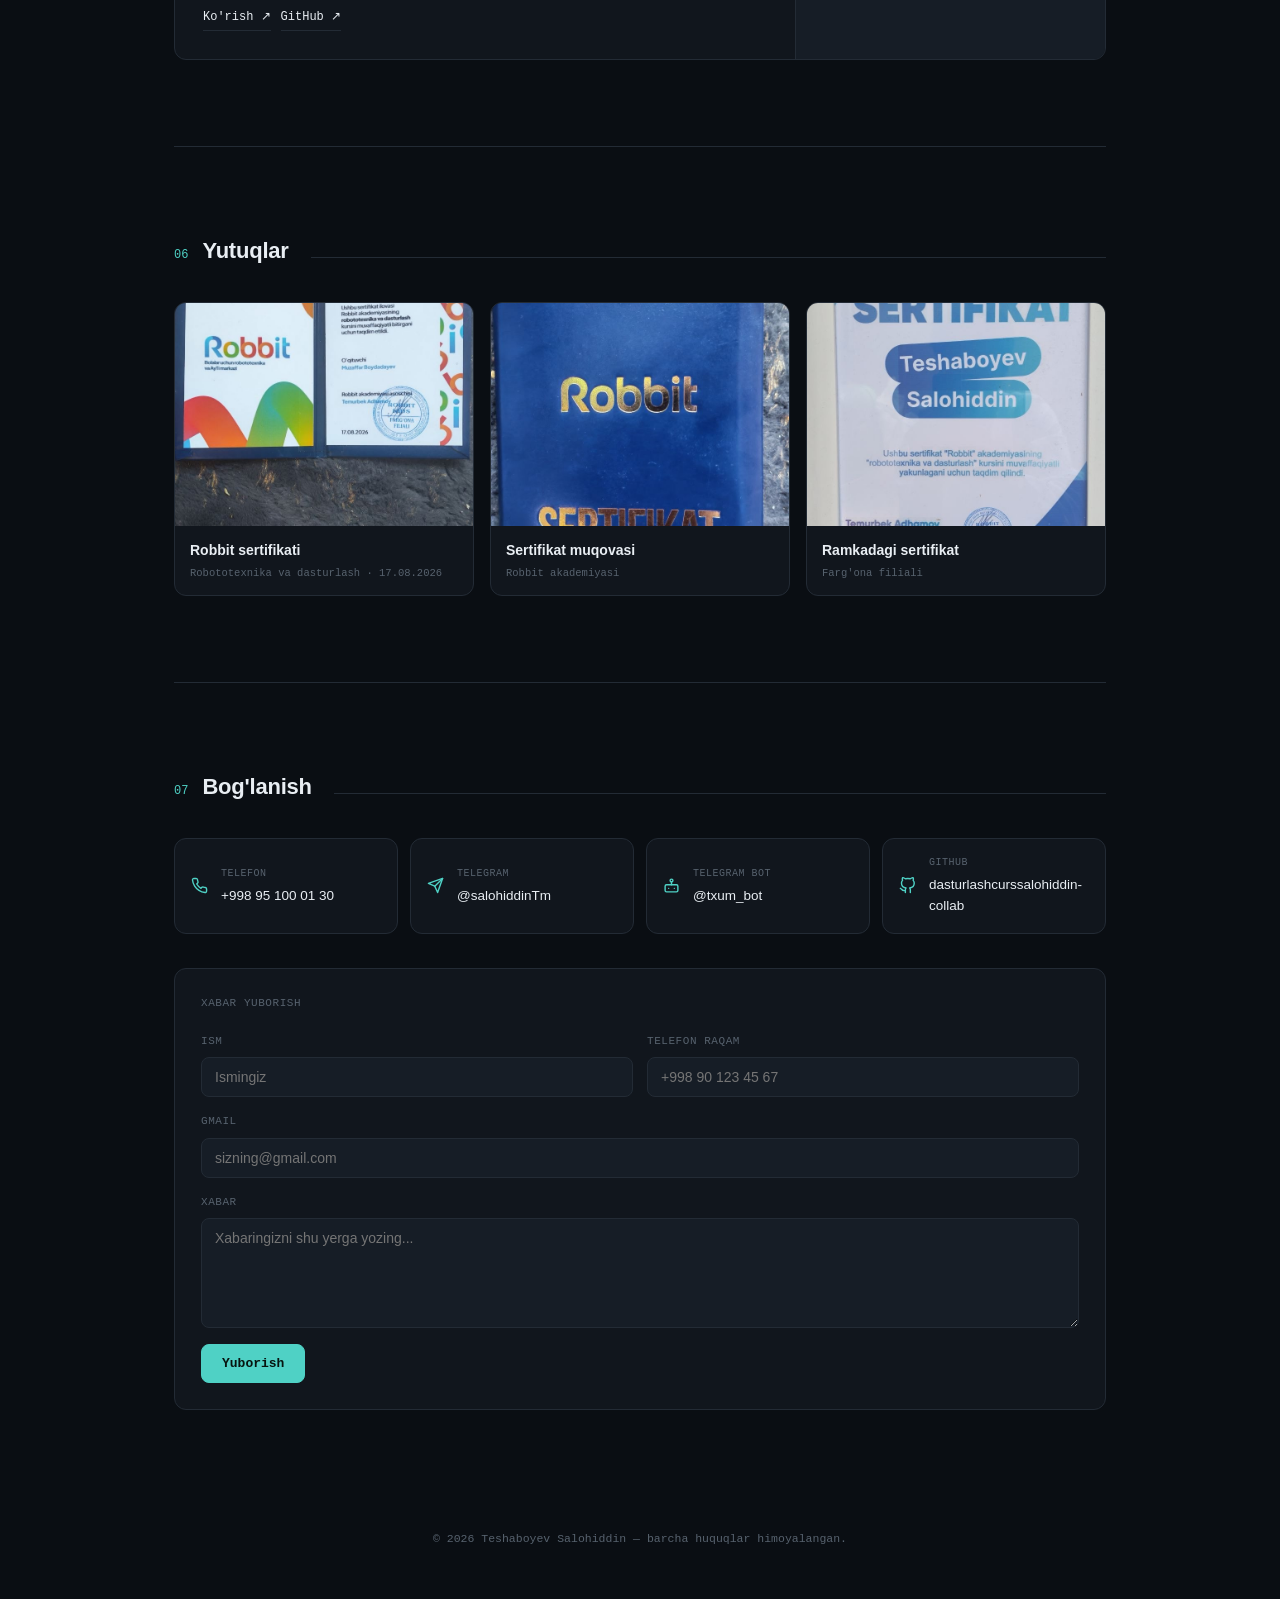
==== commit 88ab99de: "Update index.html" ====
--- a/index.html
+++ b/index.html
@@ -534,7 +534,7 @@
             </div>
           </div>
           <div class="project-side">
-            <span class="n">02</span>
+            <span class="n">03</span>
             <span class="l">CRM</span>
           </div>
         </div>
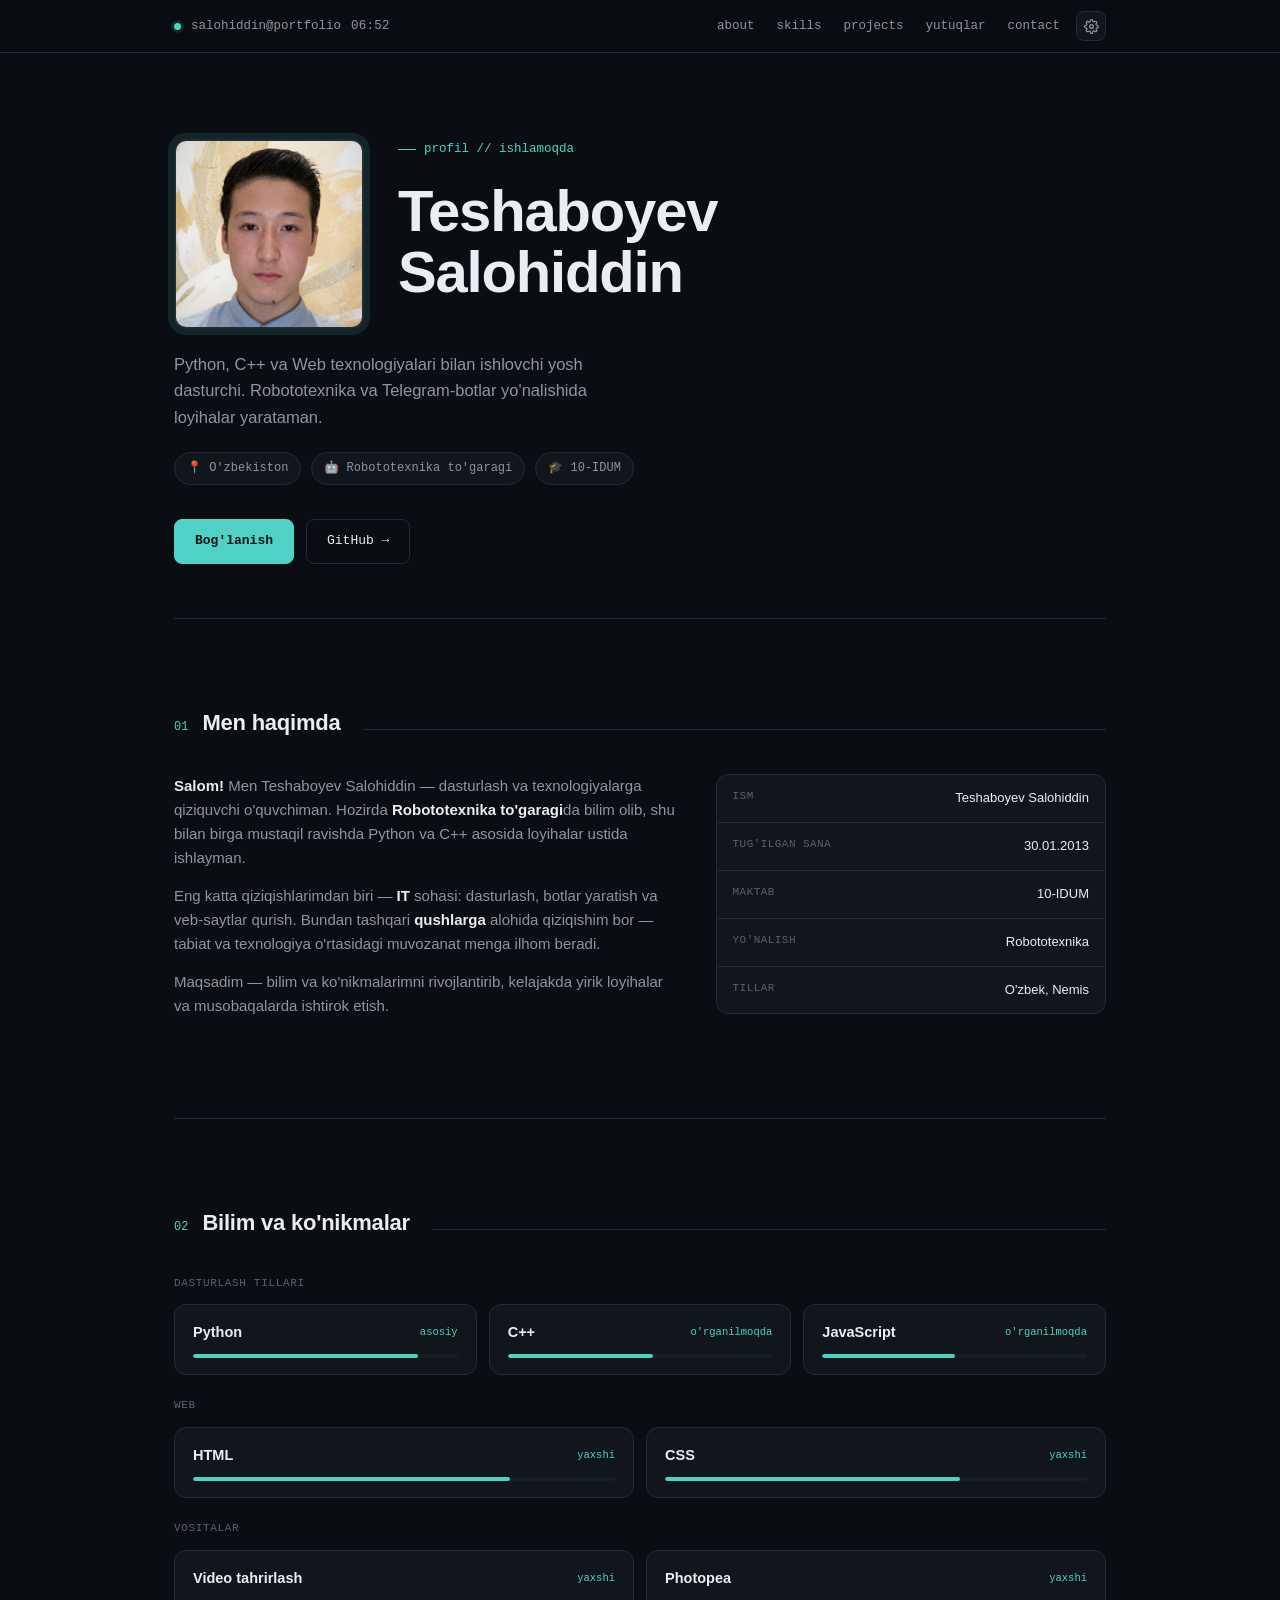
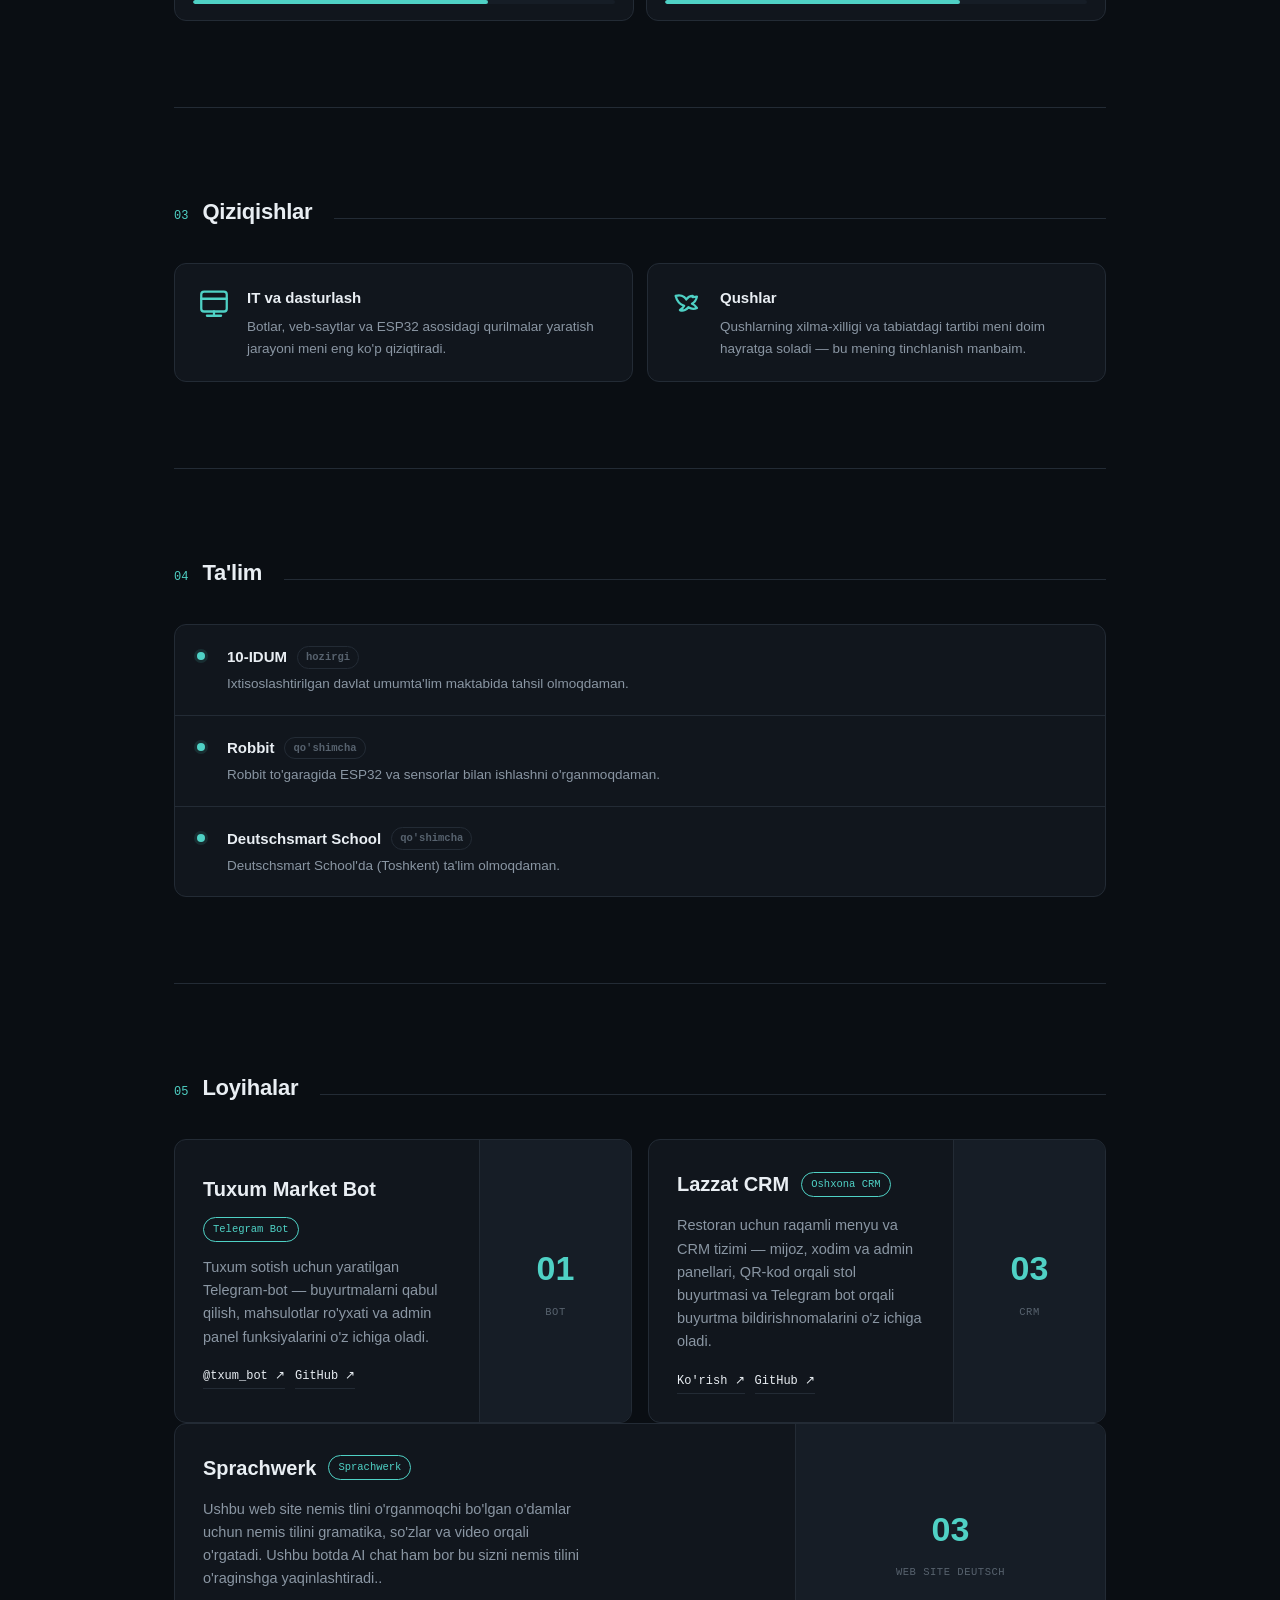
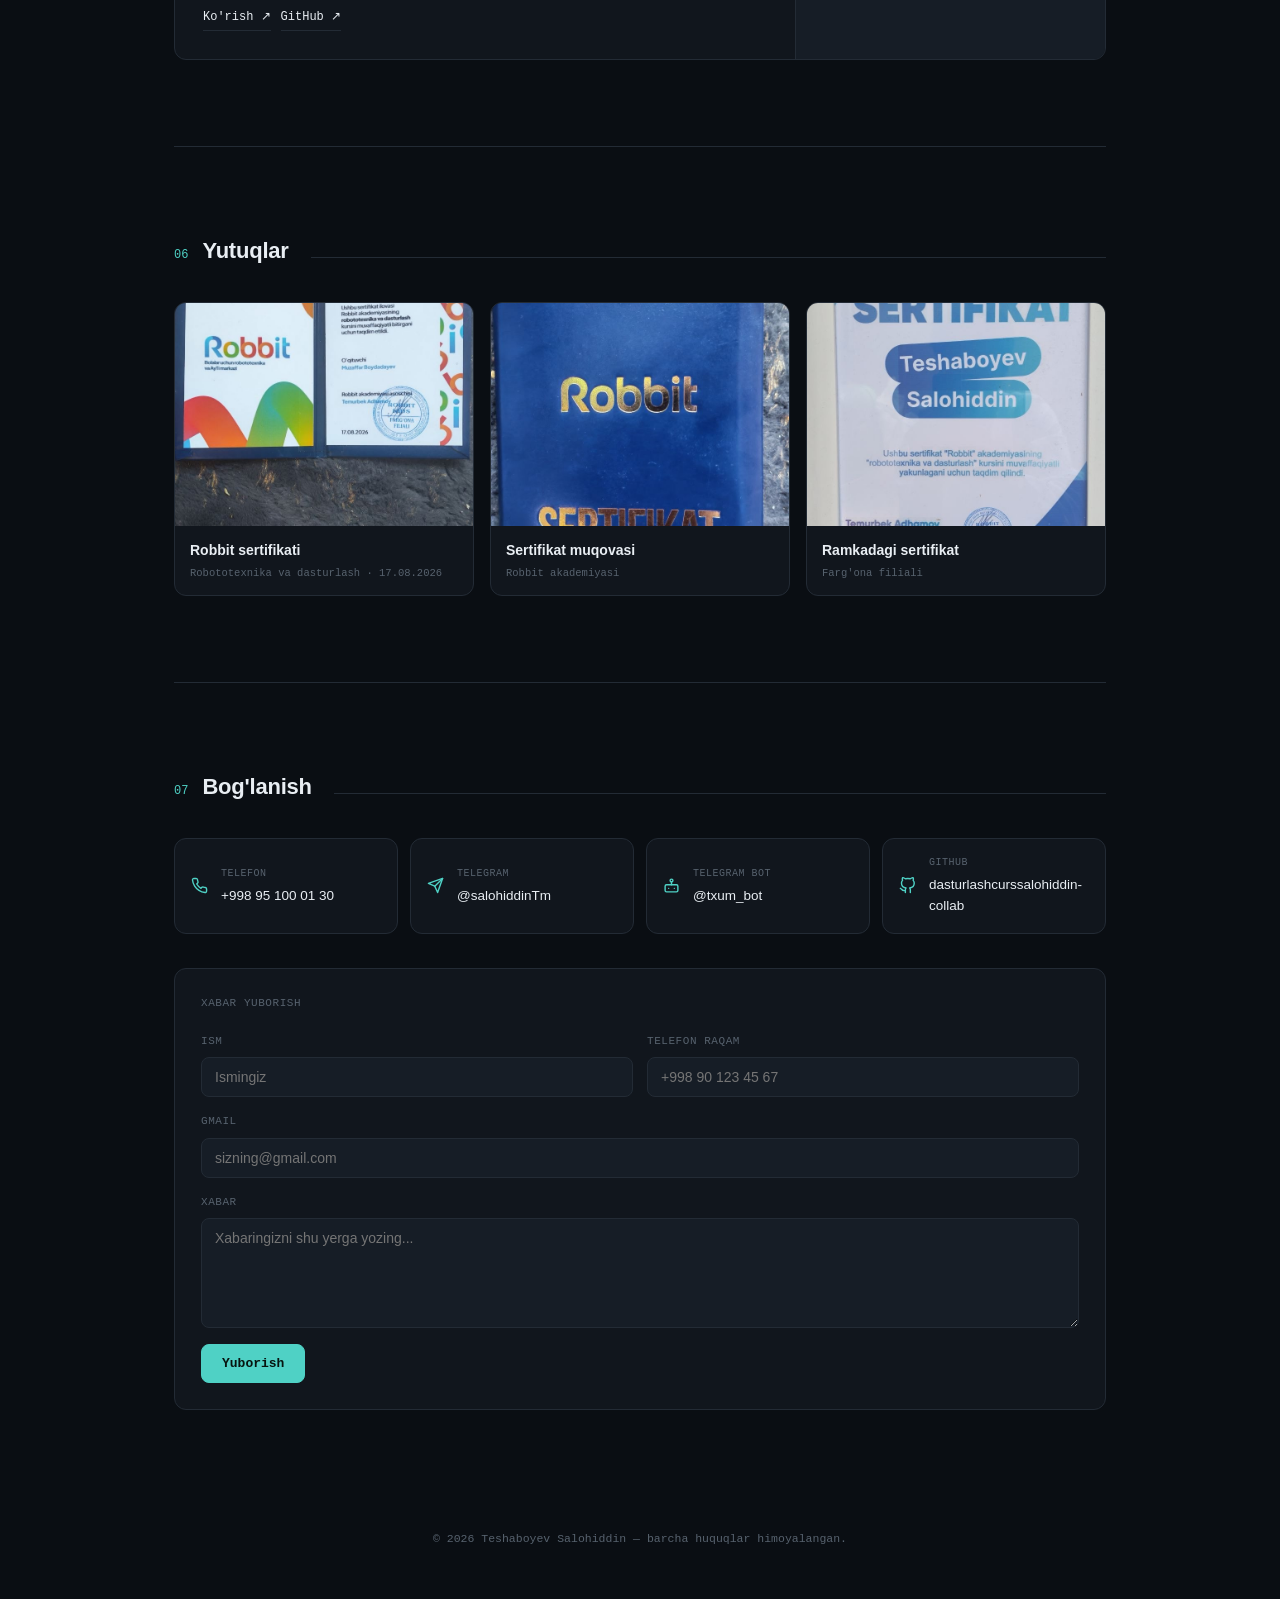
==== commit 1f2cc954: "Update index.html" ====
--- a/index.html
+++ b/index.html
@@ -553,7 +553,7 @@
             </div>
           </div>
           <div class="project-side">
-            <span class="n">02</span>
+            <span class="n">03</span>
             <span class="l">Web site deutsch</span>
           </div>
         </div>
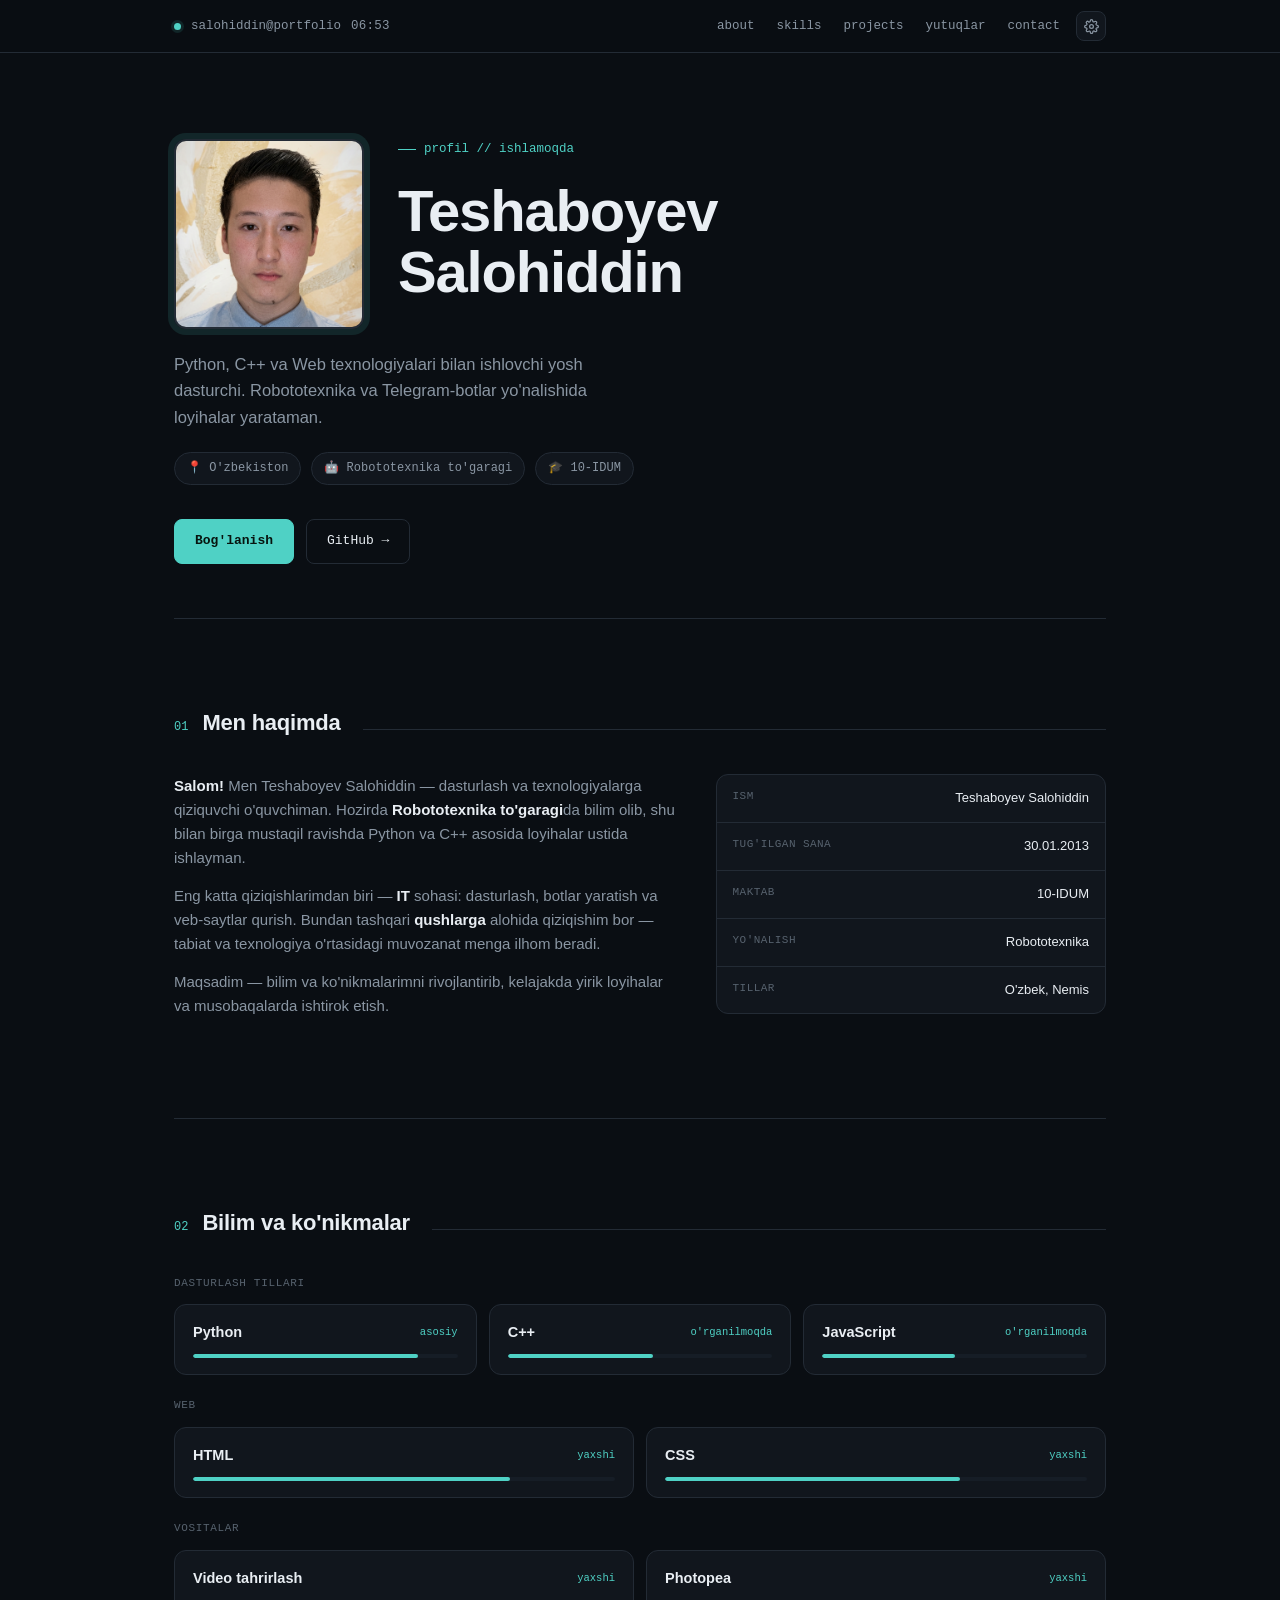
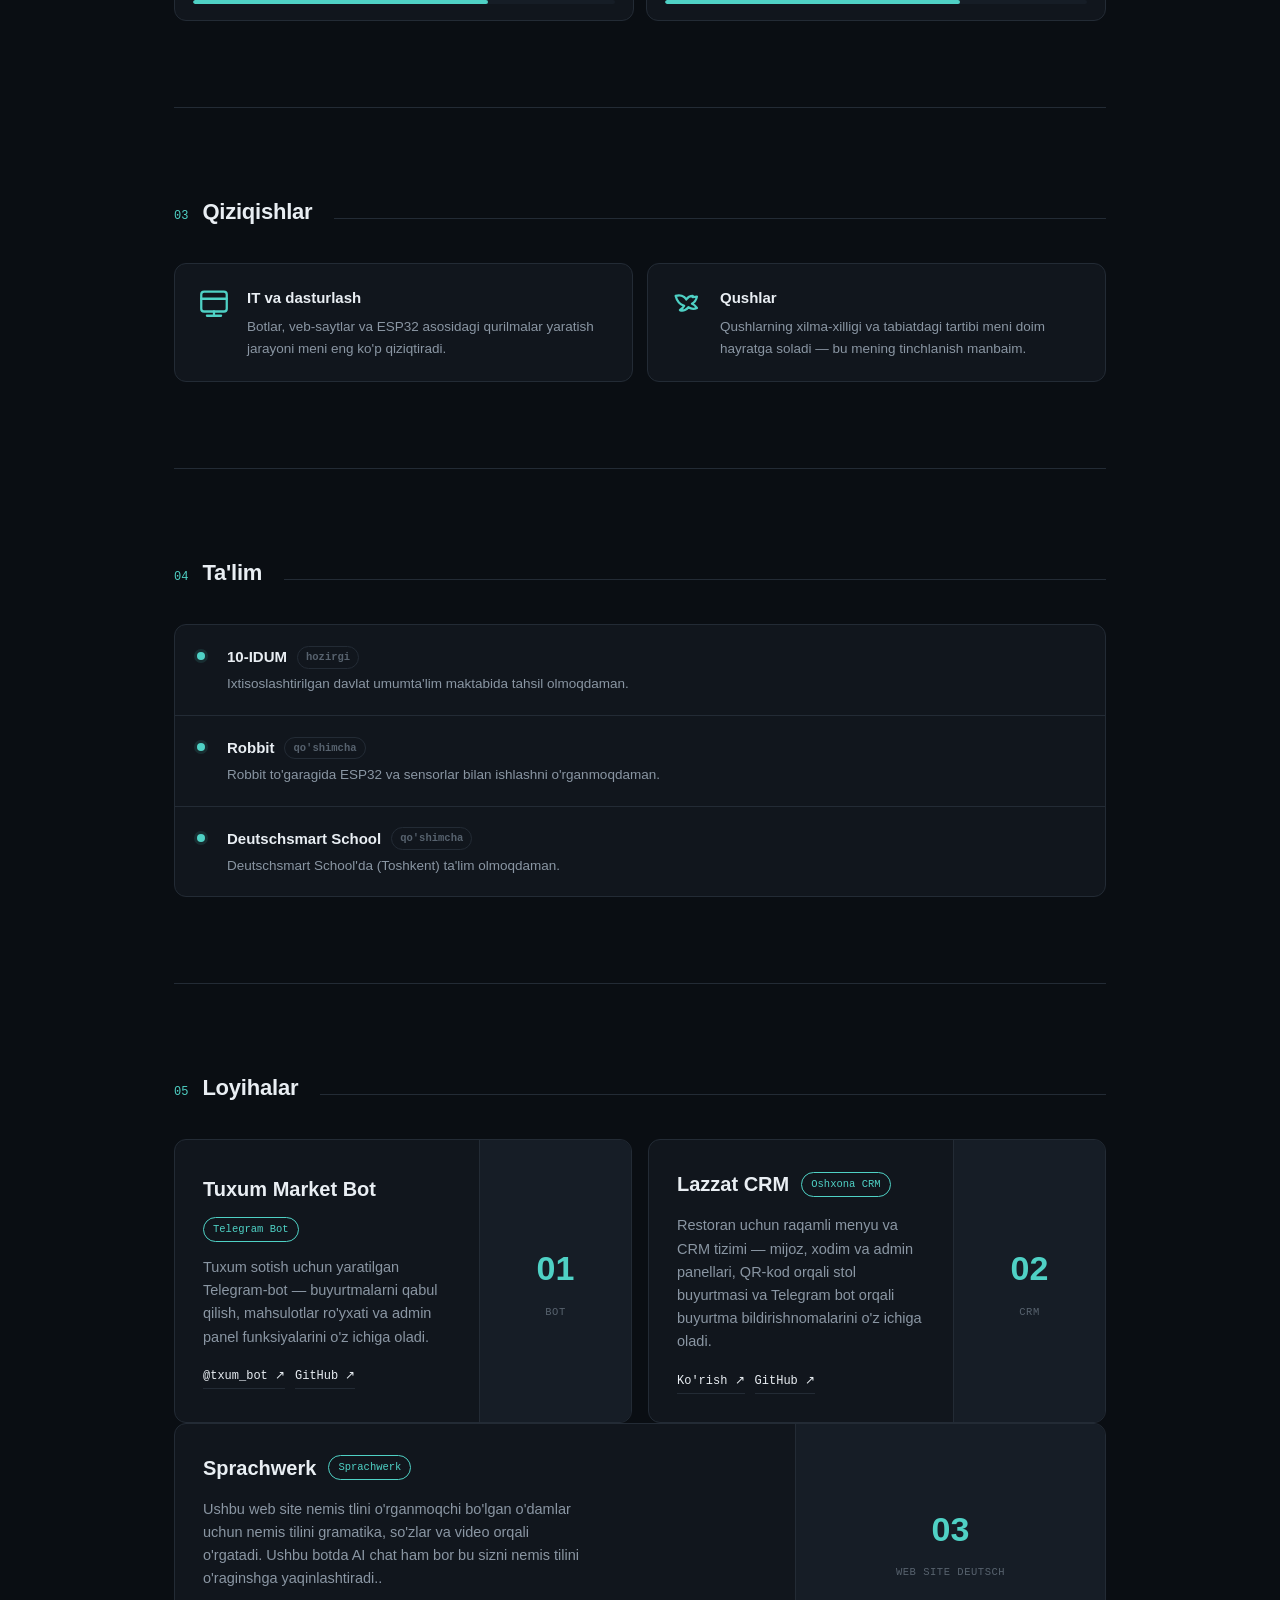
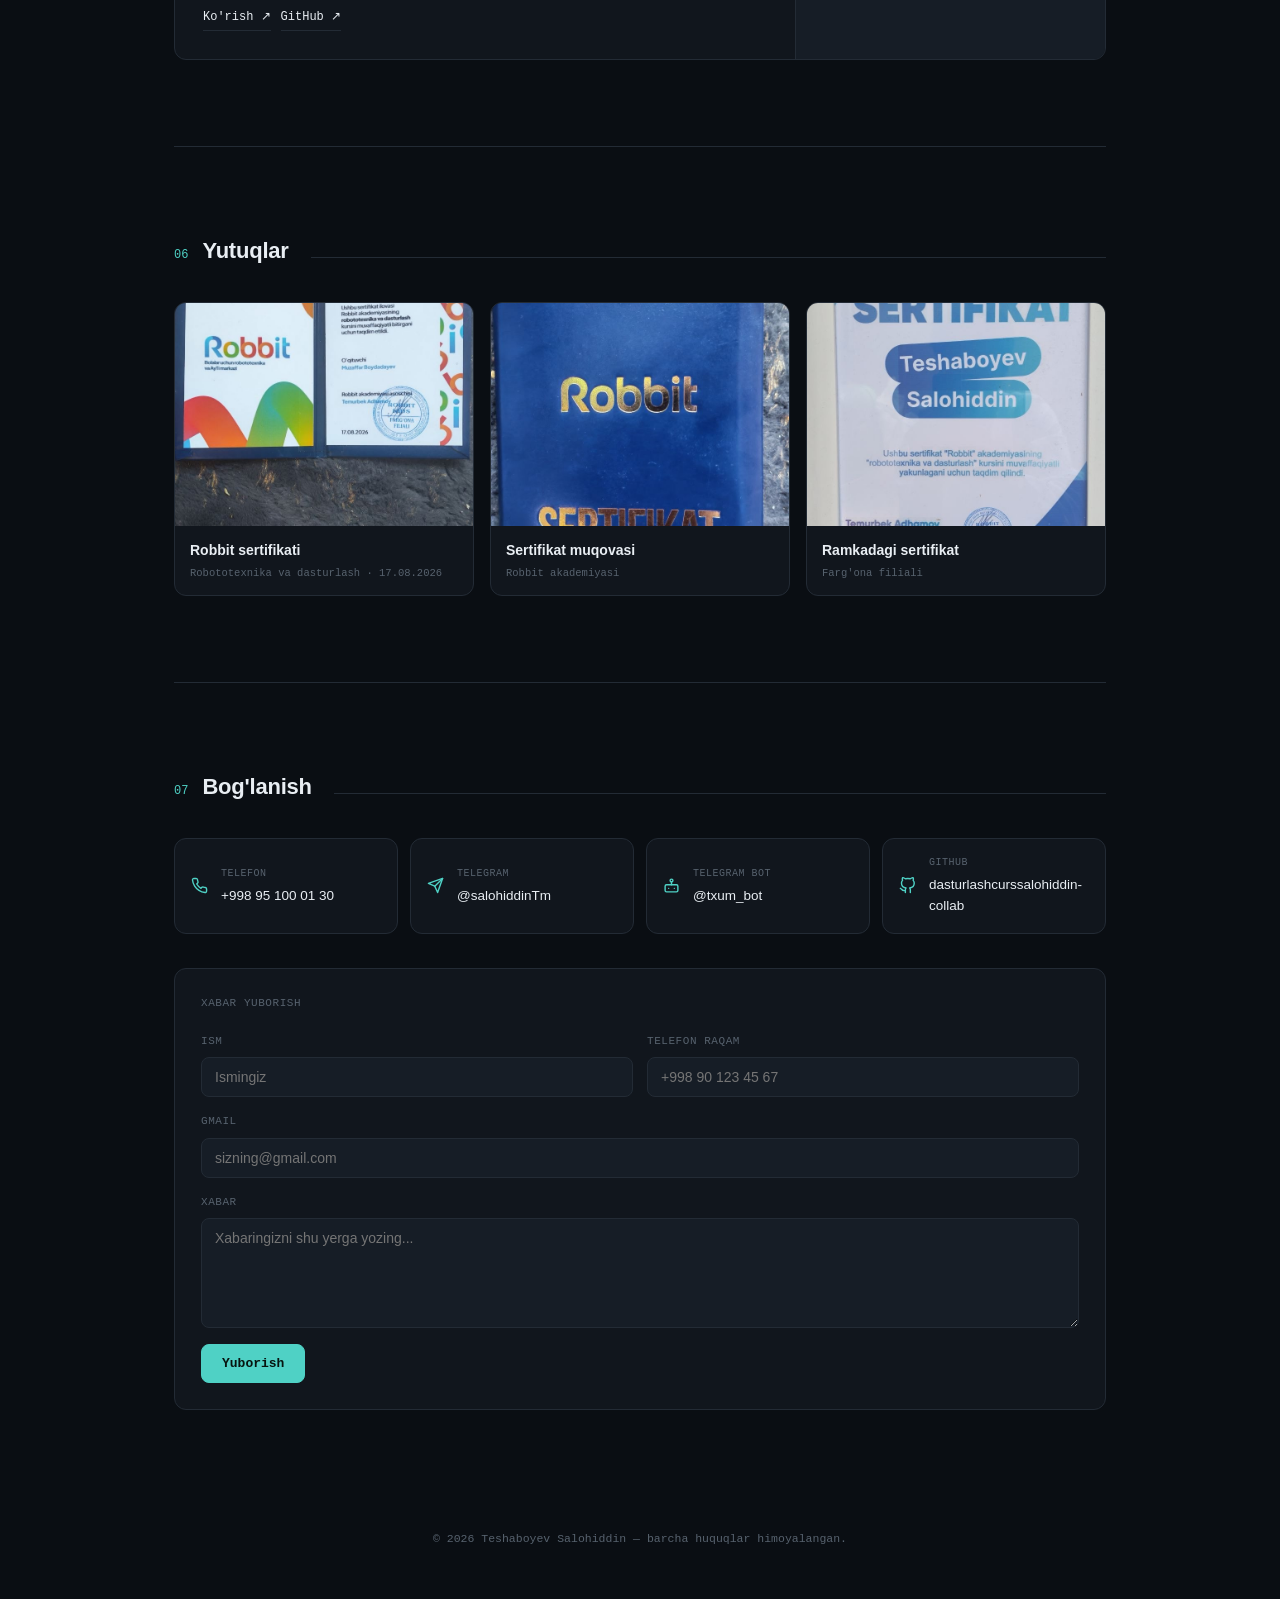
==== commit b76f0d99: "Update index.html" ====
--- a/index.html
+++ b/index.html
@@ -534,7 +534,7 @@
             </div>
           </div>
           <div class="project-side">
-            <span class="n">03</span>
+            <span class="n">02</span>
             <span class="l">CRM</span>
           </div>
         </div>
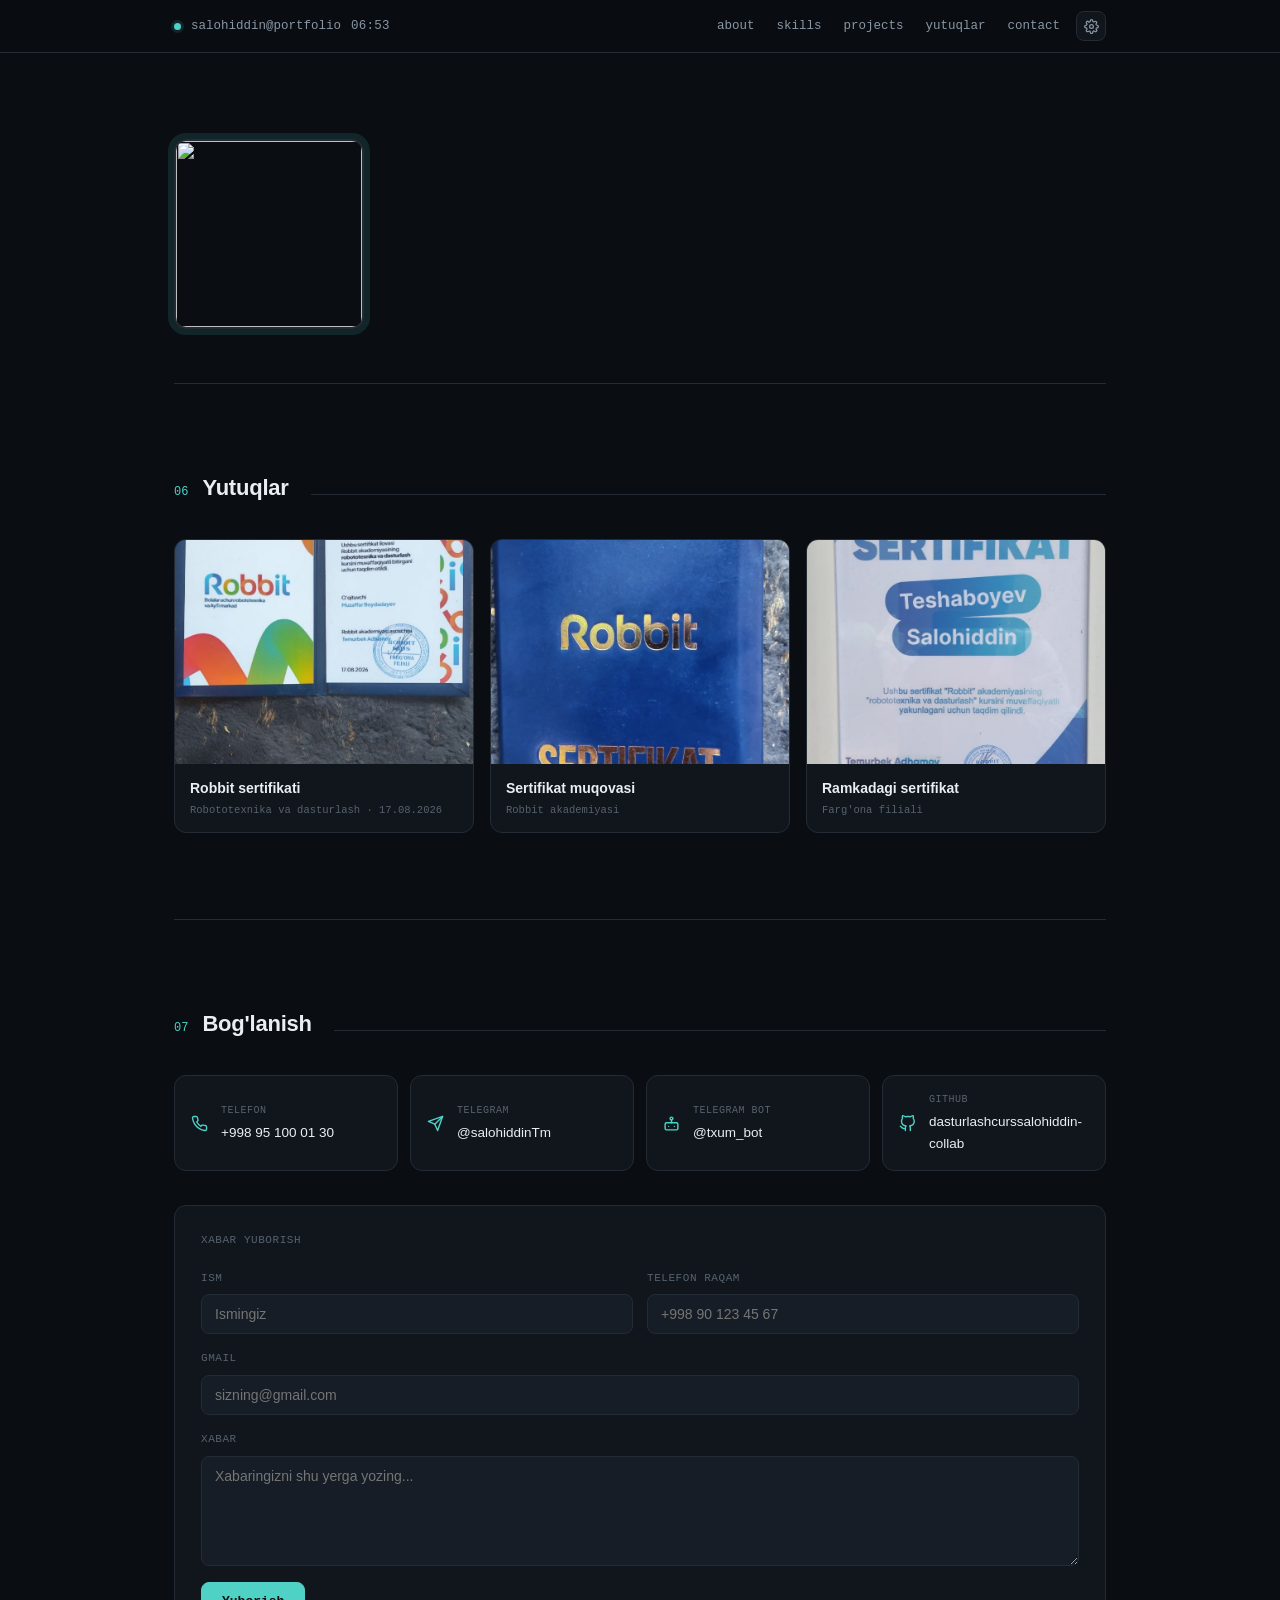
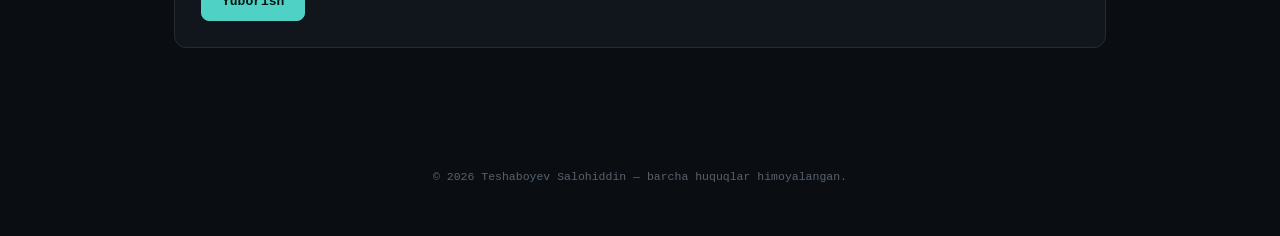
==== commit 25f1008b: "Update index.html" ====
--- a/index.html
+++ b/index.html
@@ -373,6 +373,254 @@
 
     <section class="hero">
       <div class="hero-top">
+        <div class="hero-photo"><img src="[data-uri]  .eyebrow{
+    font-family:var(--mono); font-size:12.5px; color:var(--accent);
+    display:flex; align-items:center; gap:8px; margin-bottom:var(--sp-3);
+  }
+  .eyebrow::before{content:''; width:18px; height:1px; background:var(--accent);}
+  h1{
+    font-family:var(--display); font-weight:700;
+    font-size:clamp(34px, 6vw, 58px); line-height:1.05; letter-spacing:-0.02em;
+    max-width:11ch;
+  }
+  .cursor{display:inline-block; width:.5ch; background:var(--accent); animation:blink 1.1s steps(1) infinite; margin-left:2px;}
+  @keyframes blink{50%{opacity:0;}}
+  .hero-sub{margin-top:var(--sp-3); font-size:16.5px; color:var(--text-dim); max-width:46ch;}
+  .hero-meta{margin-top:var(--sp-3); display:flex; flex-wrap:wrap; gap:10px;}
+  .chip{
+    font-family:var(--mono); font-size:12px; color:var(--text-dim);
+    border:1px solid var(--line); padding:6px 12px; border-radius:999px;
+    background:var(--bg-elev); display:inline-flex; align-items:center; gap:6px;
+  }
+  .hero-actions{margin-top:var(--sp-4); display:flex; gap:12px; flex-wrap:wrap;}
+  .btn{
+    font-family:var(--mono); font-size:13px; padding:11px 20px; border-radius:8px;
+    border:1px solid var(--line); transition:all .2s ease; display:inline-flex; align-items:center; gap:8px;
+    cursor:pointer; background:transparent;
+  }
+  .btn-primary{background:var(--accent); color:var(--accent-text); border-color:var(--accent); font-weight:600;}
+  .btn-primary:hover{filter:brightness(1.08); transform:translateY(-1px);}
+  .btn-primary:disabled{opacity:.6; cursor:not-allowed; transform:none;}
+  .btn-ghost{color:var(--text); background:transparent;}
+  .btn-ghost:hover{border-color:var(--accent); color:var(--accent);}
+
+  /* ---- about ---- */
+  .about-grid{display:grid; grid-template-columns:1.3fr 1fr; gap:var(--sp-4); align-items:start;}
+  .about-text p{color:var(--text-dim); font-size:15px; margin-bottom:var(--sp-2);}
+  .about-text strong{color:var(--text); font-weight:600;}
+  .facts{display:flex; flex-direction:column; border:1px solid var(--line); border-radius:var(--radius); overflow:hidden; background:var(--bg-elev);}
+  .fact{display:flex; justify-content:space-between; gap:10px; padding:13px 16px; font-size:13px; border-bottom:1px solid var(--line);}
+  .fact:last-child{border-bottom:none;}
+  .fact-k{color:var(--text-faint); font-family:var(--mono); font-size:11px; text-transform:uppercase; letter-spacing:.04em; flex:none;}
+  .fact-v{color:var(--text); font-weight:500; text-align:right;}
+
+  /* ---- skills : grouped by category so the grid reads as organized, not scattered ---- */
+  .skills-group{margin-bottom:var(--sp-3);}
+  .skills-group:last-child{margin-bottom:0;}
+  .skills-group-label{font-family:var(--mono); font-size:11px; color:var(--text-faint); text-transform:uppercase; letter-spacing:.06em; margin-bottom:12px;}
+  .skills-grid{display:grid; grid-template-columns:repeat(auto-fit, minmax(190px,1fr)); gap:12px;}
+  .skill-card{border:1px solid var(--line); border-radius:var(--radius); padding:16px 18px; background:var(--bg-elev);}
+  .skill-top{display:flex; justify-content:space-between; align-items:center; margin-bottom:10px;}
+  .skill-name{font-family:var(--display); font-weight:600; font-size:14.5px;}
+  .skill-level{font-family:var(--mono); font-size:10.5px; color:var(--accent);}
+  .bar{height:4px; background:var(--bg-elev-2); border-radius:2px; overflow:hidden;}
+  .bar-fill{height:100%; background:var(--accent); border-radius:2px; width:0; transition:width 1s cubic-bezier(.2,.8,.2,1);}
+
+  /* ---- interests ---- */
+  .interest-grid{display:grid; grid-template-columns:1fr 1fr; gap:14px;}
+  .interest-card{
+    border:1px solid var(--line); border-radius:var(--radius); padding:22px;
+    background:var(--bg-elev); display:flex; gap:16px; align-items:flex-start;
+  }
+  .interest-icon{flex:none; width:34px; height:34px; stroke:var(--accent); fill:none;}
+  .interest-card h3{font-family:var(--display); font-size:15px; margin-bottom:6px;}
+  .interest-card p{font-size:13.5px; color:var(--text-dim);}
+
+  /* ---- education : one compact status card instead of a two-item "timeline" ---- */
+  .status-card{
+    border:1px solid var(--line); border-radius:var(--radius); background:var(--bg-elev); overflow:hidden;
+  }
+  .status-row{display:flex; gap:var(--sp-3); align-items:flex-start; padding:20px 22px; border-bottom:1px solid var(--line);}
+  .status-row:last-child{border-bottom:none;}
+  .status-mark{flex:none; width:8px; height:8px; border-radius:50%; background:var(--accent); margin-top:7px; box-shadow:0 0 0 3px var(--accent-soft);}
+  .status-title{font-weight:600; font-size:15px; margin-bottom:4px; display:flex; align-items:center; gap:10px; flex-wrap:wrap;}
+  .status-tag{font-family:var(--mono); font-size:10.5px; color:var(--text-faint); border:1px solid var(--line); padding:2px 8px; border-radius:999px;}
+  .status-desc{font-size:13.5px; color:var(--text-dim);}
+
+  /* ---- projects : one project, treated as a spotlight rather than a stray card ---- */
+  .projects-grid{display:grid; grid-template-columns:repeat(auto-fit, minmax(340px,1fr)); gap:16px;}
+  .project-spotlight{
+    border:1px solid var(--line); border-radius:var(--radius); background:var(--bg-elev);
+    display:grid; grid-template-columns:2fr 1fr; overflow:hidden;
+  }
+  .project-main{padding:28px; display:flex; flex-direction:column; gap:14px; justify-content:center;}
+  .project-head{display:flex; align-items:center; gap:12px; flex-wrap:wrap;}
+  .project-title{font-family:var(--display); font-weight:600; font-size:20px;}
+  .project-tag{font-family:var(--mono); font-size:10.5px; color:var(--accent); border:1px solid var(--accent); padding:3px 9px; border-radius:999px;}
+  .project-desc{color:var(--text-dim); font-size:14.5px; max-width:48ch;}
+  .project-links{display:flex; gap:10px; margin-top:4px; flex-wrap:wrap;}
+  .project-links a{font-family:var(--mono); font-size:12px; color:var(--text); border-bottom:1px solid var(--line); padding-bottom:2px; transition:border-color .2s, color .2s;}
+  .project-links a:hover{color:var(--accent); border-color:var(--accent);}
+  .project-side{
+    background:var(--bg-elev-2); border-left:1px solid var(--line);
+    display:flex; flex-direction:column; align-items:center; justify-content:center; gap:8px; padding:24px;
+    font-family:var(--mono); text-align:center;
+  }
+  .project-side .n{font-size:34px; font-weight:600; color:var(--accent); font-family:var(--display);}
+  .project-side .l{font-size:10.5px; color:var(--text-faint); text-transform:uppercase; letter-spacing:.05em;}
+  @media (max-width:640px){
+    .project-spotlight{grid-template-columns:1fr;}
+    .project-side{border-left:none; border-top:1px solid var(--line); flex-direction:row; justify-content:space-around;}
+  }
+
+  /* ---- achievements ---- */
+  .achv-grid{display:grid; grid-template-columns:repeat(auto-fit, minmax(200px,1fr)); gap:16px;}
+  .achv-card{
+    border:1px solid var(--line); border-radius:var(--radius); overflow:hidden;
+    background:var(--bg-elev); cursor:pointer; transition:border-color .2s, transform .2s;
+  }
+  .achv-card:hover{border-color:var(--accent); transform:translateY(-3px);}
+  .achv-thumb{width:100%; aspect-ratio:4/3; overflow:hidden; background:var(--bg-elev-2);}
+  .achv-thumb img{width:100%; height:100%; object-fit:cover; display:block;}
+  .achv-body{padding:13px 15px;}
+  .achv-title{font-family:var(--display); font-weight:600; font-size:14px; margin-bottom:3px;}
+  .achv-sub{font-family:var(--mono); font-size:10.5px; color:var(--text-faint);}
+
+  .lightbox{
+    position:fixed; inset:0; background:rgba(0,0,0,.86); display:none;
+    align-items:center; justify-content:center; z-index:120; padding:30px;
+  }
+  .lightbox.open{display:flex;}
+  .lightbox img{max-width:100%; max-height:100%; border-radius:8px; box-shadow:0 10px 40px rgba(0,0,0,.5);}
+  .lightbox-close{
+    position:absolute; top:20px; right:24px; width:36px; height:36px;
+    border:1px solid rgba(255,255,255,.25); border-radius:8px; color:#fff;
+    display:flex; align-items:center; justify-content:center; cursor:pointer; font-family:var(--mono);
+  }
+
+  /* ---- contact ---- */
+  .contact-grid{display:grid; grid-template-columns:repeat(auto-fit,minmax(210px,1fr)); gap:12px; margin-bottom:var(--sp-4);}
+  .contact-card{
+    border:1px solid var(--line); border-radius:var(--radius); padding:16px;
+    background:var(--bg-elev); display:flex; align-items:center; gap:13px;
+    transition:border-color .2s, transform .2s;
+  }
+  .contact-card:hover{border-color:var(--accent); transform:translateY(-2px);}
+  .contact-icon{flex:none; width:17px; height:17px; stroke:var(--accent); fill:none;}
+  .contact-k{font-family:var(--mono); font-size:10px; color:var(--text-faint); text-transform:uppercase; letter-spacing:.05em; margin-bottom:3px;}
+  .contact-v{font-size:13.5px; font-weight:500;}
+
+  .contact-form{
+    border:1px solid var(--line); border-radius:var(--radius); padding:26px;
+    background:var(--bg-elev); display:flex; flex-direction:column; gap:16px;
+  }
+  .contact-form-label{font-family:var(--mono); font-size:11px; color:var(--text-faint); text-transform:uppercase; letter-spacing:.05em; margin-bottom:4px;}
+  .form-row{display:grid; grid-template-columns:1fr 1fr; gap:14px;}
+  .field{display:flex; flex-direction:column; gap:7px;}
+  .field label{font-family:var(--mono); font-size:11px; color:var(--text-faint); text-transform:uppercase; letter-spacing:.05em;}
+  .field input, .field textarea{
+    background:var(--bg-elev-2); border:1px solid var(--line); border-radius:8px;
+    padding:11px 13px; color:var(--text); font-family:var(--body); font-size:14px;
+    outline:none; transition:border-color .2s; resize:vertical;
+  }
+  .field input:focus, .field textarea:focus{border-color:var(--accent);}
+  .field textarea{min-height:110px;}
+  .form-footer{display:flex; align-items:center; gap:14px; flex-wrap:wrap;}
+  .form-status{font-family:var(--mono); font-size:12.5px; color:var(--text-dim);}
+  .form-status.ok{color:var(--accent);}
+  .form-status.err{color:#fb7185;}
+
+  footer{padding:var(--sp-4) 0 50px; text-align:center; font-family:var(--mono); font-size:11.5px; color:var(--text-faint);}
+
+  /* ---- settings panel ---- */
+  .overlay{
+    position:fixed; inset:0; background:rgba(0,0,0,0.4); opacity:0; pointer-events:none;
+    transition:opacity .25s ease; z-index:90;
+  }
+  .overlay.open{opacity:1; pointer-events:auto;}
+  .panel{
+    position:fixed; top:0; right:0; height:100%; width:300px; max-width:86vw;
+    background:var(--bg-elev); border-left:1px solid var(--line);
+    transform:translateX(100%); transition:transform .3s cubic-bezier(.2,.8,.2,1);
+    z-index:100; padding:24px; overflow-y:auto;
+  }
+  .panel.open{transform:translateX(0);}
+  .panel-head{display:flex; justify-content:space-between; align-items:center; margin-bottom:26px;}
+  .panel-title{font-family:var(--display); font-weight:600; font-size:15px;}
+  .panel-close{cursor:pointer; color:var(--text-faint); font-family:var(--mono); font-size:13px; border:1px solid var(--line); border-radius:6px; width:26px; height:26px; display:flex; align-items:center; justify-content:center;}
+  .panel-close:hover{color:var(--text); border-color:var(--accent);}
+  .panel-group{margin-bottom:26px;}
+  .panel-label{font-family:var(--mono); font-size:11px; color:var(--text-faint); text-transform:uppercase; letter-spacing:.05em; margin-bottom:12px;}
+  .seg{display:flex; border:1px solid var(--line); border-radius:8px; overflow:hidden;}
+  .seg button{flex:1; padding:9px 0; background:transparent; border:none; color:var(--text-dim); font-family:var(--mono); font-size:12px; cursor:pointer; transition:all .2s;}
+  .seg button.active{background:var(--accent); color:var(--accent-text); font-weight:600;}
+  .swatches{display:flex; gap:10px;}
+  .swatch{width:32px; height:32px; border-radius:50%; cursor:pointer; border:2px solid transparent; transition:transform .2s, border-color .2s; position:relative;}
+  .swatch.active{border-color:var(--text);}
+  .swatch.active::after{content:''; position:absolute; inset:-5px; border:1px solid var(--text-faint); border-radius:50%;}
+  .swatch:hover{transform:scale(1.08);}
+  .sw-teal{background:#4fd1c5;} .sw-amber{background:#f2a65a;} .sw-violet{background:#a78bfa;} .sw-rose{background:#fb7185;}
+  .panel-note{font-size:12px; color:var(--text-faint); line-height:1.6;}
+
+  ::-webkit-scrollbar{width:9px;}
+  ::-webkit-scrollbar-track{background:var(--bg);}
+  ::-webkit-scrollbar-thumb{background:var(--line); border-radius:5px;}
+
+  @media (max-width:720px){
+    .about-grid{grid-template-columns:1fr;}
+  }
+  @media (max-width:600px){
+    .interest-grid{grid-template-columns:1fr;}
+    .form-row{grid-template-columns:1fr;}
+    nav{display:none;}
+    .nav-toggle{display:flex;}
+    .mobile-nav{display:flex;}
+    .hero{padding:var(--sp-5) 0 var(--sp-4);}
+    section{padding:var(--sp-5) 0;}
+  }
+  @media (max-width:560px){
+    .hero-photo{width:140px; height:140px;}
+  }
+</style>
+</head>
+<body data-theme="dark" data-accent="teal">
+
+  <div class="statusbar">
+    <div class="statusbar-inner">
+      <div class="statusbar-left">
+        <span class="dot"></span>
+        <span>salohiddin@portfolio</span>
+        <span class="clock" id="clock"></span>
+      </div>
+      <div class="statusbar-right">
+        <nav>
+          <a href="#about">about</a>
+          <a href="#skills">skills</a>
+          <a href="#projects">projects</a>
+          <a href="#achievements">yutuqlar</a>
+          <a href="#contact">contact</a>
+        </nav>
+        <div class="icon-btn nav-toggle" id="navToggle" role="button" aria-label="Menyu" tabindex="0">
+          <svg viewBox="0 0 24 24" fill="none" stroke-width="2" stroke-linecap="round"><path d="M3 6h18M3 12h18M3 18h18"/></svg>
+        </div>
+        <div class="icon-btn" id="settingsBtn" title="Sozlamalar" role="button" aria-label="Sozlamalarni ochish" tabindex="0">
+          <svg viewBox="0 0 24 24" fill="none" stroke-width="2" stroke-linecap="round" stroke-linejoin="round"><circle cx="12" cy="12" r="3"></circle><path d="M19.4 15a1.65 1.65 0 0 0 .33 1.82l.06.06a2 2 0 1 1-2.83 2.83l-.06-.06a1.65 1.65 0 0 0-1.82-.33 1.65 1.65 0 0 0-1 1.51V21a2 2 0 0 1-4 0v-.09A1.65 1.65 0 0 0 9 19.4a1.65 1.65 0 0 0-1.82.33l-.06.06a2 2 0 1 1-2.83-2.83l.06-.06a1.65 1.65 0 0 0 .33-1.82 1.65 1.65 0 0 0-1.51-1H3a2 2 0 0 1 0-4h.09A1.65 1.65 0 0 0 4.6 9a1.65 1.65 0 0 0-.33-1.82l-.06-.06a2 2 0 1 1 2.83-2.83l.06.06a1.65 1.65 0 0 0 1.82.33H9a1.65 1.65 0 0 0 1-1.51V3a2 2 0 0 1 4 0v.09a1.65 1.65 0 0 0 1 1.51 1.65 1.65 0 0 0 1.82-.33l.06-.06a2 2 0 1 1 2.83 2.83l-.06.06a1.65 1.65 0 0 0-.33 1.82V9a1.65 1.65 0 0 0 1.51 1H21a2 2 0 0 1 0 4h-.09a1.65 1.65 0 0 0-1.51 1z"></path></svg>
+        </div>
+      </div>
+    </div>
+    <div class="mobile-nav" id="mobileNav">
+      <a href="#about">about</a>
+      <a href="#skills">skills</a>
+      <a href="#projects">projects</a>
+      <a href="#achievements">yutuqlar</a>
+      <a href="#contact">contact</a>
+    </div>
+  </div>
+
+  <main class="wrap">
+
+    <section class="hero">
+      <div class="hero-top">
         <div class="hero-photo"><img src="foto.jpg" alt="Teshaboyev Salohiddin"></div>
         <div>
           <div class="eyebrow">profil // ishlamoqda</div>
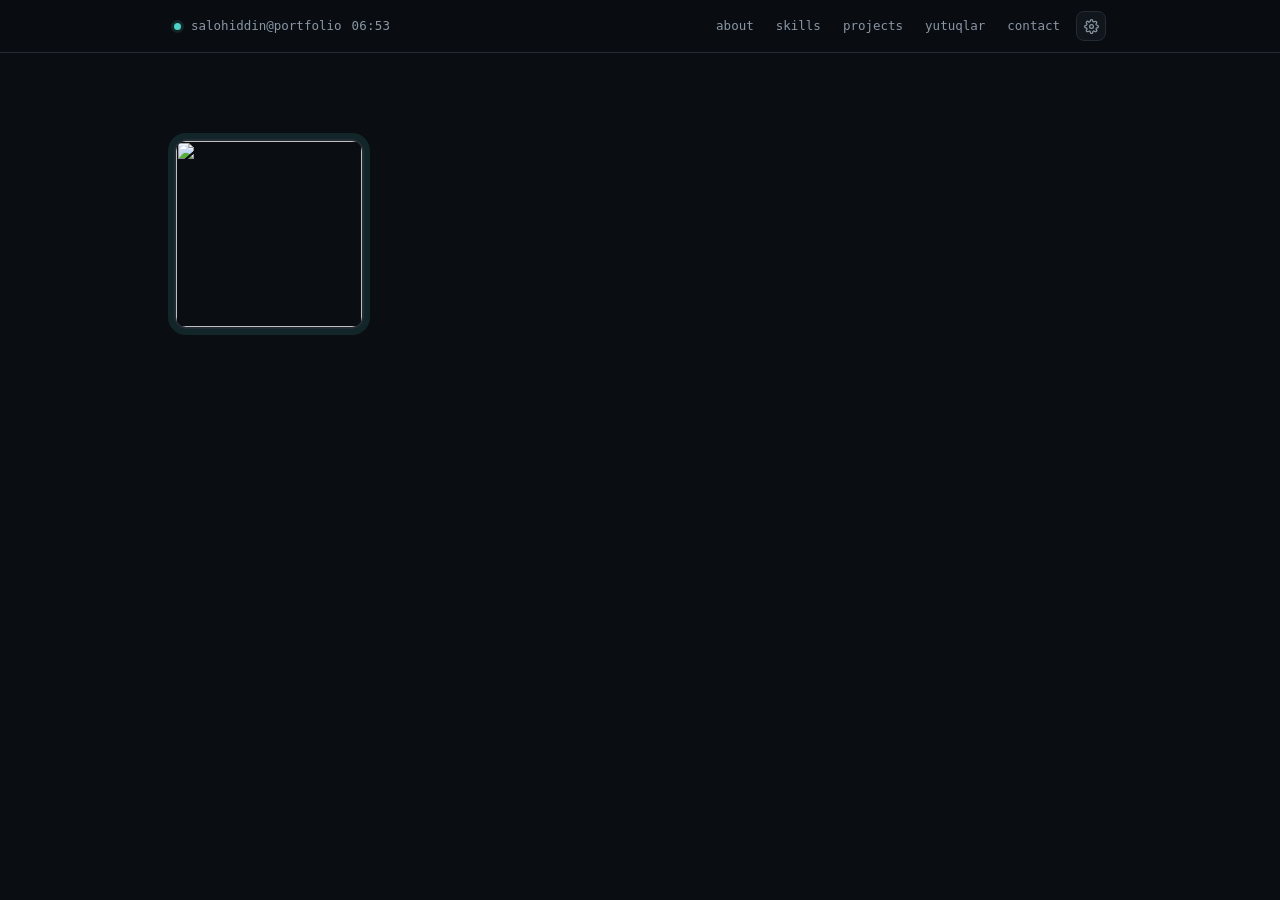
==== commit 30817bc6: "Update index.html" ====
--- a/index.html
+++ b/index.html
@@ -373,6 +373,344 @@
 
     <section class="hero">
       <div class="hero-top">
+        <div class="hero-photo"><img src="[data-uri]    --line: #ddd9cf;
+    --text: #181614;
+    --text-dim: #5b564d;
+    --text-faint: #918c80;
+    --accent-soft: rgba(79,209,197,0.16);
+  }
+  [data-accent="amber"]{ --accent:#f2a65a; }
+  [data-accent="violet"]{ --accent:#a78bfa; }
+  [data-accent="rose"]{ --accent:#fb7185; }
+  [data-accent="teal"]{ --accent:#4fd1c5; }
+
+  *{box-sizing:border-box; margin:0; padding:0;}
+  html{scroll-behavior:smooth;}
+  body{
+    background:var(--bg);
+    color:var(--text);
+    font-family:var(--body);
+    line-height:1.6;
+    transition:background .35s ease, color .35s ease;
+    overflow-x:hidden;
+  }
+  @media (prefers-reduced-motion: reduce){
+    html{scroll-behavior:auto;}
+    *{animation-duration:0.001ms !important; transition-duration:0.001ms !important;}
+  }
+  a{color:inherit; text-decoration:none;}
+  ::selection{background:var(--accent); color:var(--accent-text);}
+
+  .wrap{max-width:980px; margin:0 auto; padding:0 24px;}
+
+  /* ---- status bar ---- */
+  .statusbar{
+    position:sticky; top:0; z-index:50;
+    background:color-mix(in srgb, var(--bg) 88%, transparent);
+    backdrop-filter:blur(10px);
+    border-bottom:1px solid var(--line);
+  }
+  .statusbar-inner{
+    max-width:980px; margin:0 auto; padding:0 24px;
+    display:flex; align-items:center; justify-content:space-between;
+    height:52px; font-family:var(--mono); font-size:12.5px; color:var(--text-dim);
+  }
+  .statusbar-left{display:flex; align-items:center; gap:10px; min-width:0;}
+  .statusbar-left span:nth-child(2){white-space:nowrap; overflow:hidden; text-overflow:ellipsis;}
+  .dot{width:7px; height:7px; border-radius:50%; background:var(--accent); box-shadow:0 0 0 3px var(--accent-soft); flex:none;}
+  .statusbar-right{display:flex; align-items:center; gap:16px;}
+  .clock{letter-spacing:0.02em;}
+  .icon-btn{
+    width:30px; height:30px; display:flex; align-items:center; justify-content:center;
+    border:1px solid var(--line); border-radius:8px; background:var(--bg-elev);
+    cursor:pointer; transition:border-color .2s, transform .4s; flex:none;
+  }
+  .icon-btn:hover{border-color:var(--accent);}
+  .icon-btn svg{stroke:var(--text-dim); width:15px; height:15px;}
+  #settingsBtn.spin svg{transform:rotate(75deg); transition:transform .4s ease;}
+
+  /* ---- nav ---- */
+  nav{display:flex; gap:22px;}
+  nav a{font-size:12.5px; color:var(--text-dim); transition:color .2s;}
+  nav a:hover{color:var(--text);}
+  .nav-toggle{display:none;}
+  .mobile-nav{
+    display:none; flex-direction:column; gap:2px;
+    max-height:0; overflow:hidden; border-bottom:1px solid var(--line);
+    transition:max-height .25s ease;
+  }
+  .mobile-nav.open{max-height:260px;}
+  .mobile-nav a{
+    padding:13px 24px; font-family:var(--mono); font-size:13px; color:var(--text-dim);
+    border-top:1px solid var(--line);
+  }
+  .mobile-nav a:active{color:var(--accent);}
+
+  /* ---- section shell : identical rhythm everywhere ---- */
+  section{padding:var(--sp-6) 0; border-top:1px solid var(--line);}
+  .sec-head{display:flex; align-items:baseline; gap:var(--sp-2); margin-bottom:var(--sp-4);}
+  .sec-num{font-family:var(--mono); font-size:12px; color:var(--accent); flex:none;}
+  .sec-title{font-family:var(--display); font-weight:600; font-size:22px; letter-spacing:-0.01em;}
+  .sec-rule{flex:1; height:1px; background:var(--line); margin-left:var(--sp-1);}
+  .sec-kicker{color:var(--text-faint); font-size:13.5px; margin:-18px 0 var(--sp-4); max-width:52ch;}
+
+  /* ---- hero ---- */
+  .hero{padding:var(--sp-6) 0 var(--sp-5); border-top:none; position:relative;}
+  .hero-top{display:flex; align-items:flex-start; gap:var(--sp-4); flex-wrap:wrap;}
+  .hero-photo{
+    flex:none; width:190px; height:190px; border-radius:var(--radius);
+    overflow:hidden; border:2px solid var(--line);
+    box-shadow:0 0 0 6px var(--accent-soft);
+  }
+  .hero-photo img{width:100%; height:100%; object-fit:cover; display:block;}
+  .eyebrow{
+    font-family:var(--mono); font-size:12.5px; color:var(--accent);
+    display:flex; align-items:center; gap:8px; margin-bottom:var(--sp-3);
+  }
+  .eyebrow::before{content:''; width:18px; height:1px; background:var(--accent);}
+  h1{
+    font-family:var(--display); font-weight:700;
+    font-size:clamp(34px, 6vw, 58px); line-height:1.05; letter-spacing:-0.02em;
+    max-width:11ch;
+  }
+  .cursor{display:inline-block; width:.5ch; background:var(--accent); animation:blink 1.1s steps(1) infinite; margin-left:2px;}
+  @keyframes blink{50%{opacity:0;}}
+  .hero-sub{margin-top:var(--sp-3); font-size:16.5px; color:var(--text-dim); max-width:46ch;}
+  .hero-meta{margin-top:var(--sp-3); display:flex; flex-wrap:wrap; gap:10px;}
+  .chip{
+    font-family:var(--mono); font-size:12px; color:var(--text-dim);
+    border:1px solid var(--line); padding:6px 12px; border-radius:999px;
+    background:var(--bg-elev); display:inline-flex; align-items:center; gap:6px;
+  }
+  .hero-actions{margin-top:var(--sp-4); display:flex; gap:12px; flex-wrap:wrap;}
+  .btn{
+    font-family:var(--mono); font-size:13px; padding:11px 20px; border-radius:8px;
+    border:1px solid var(--line); transition:all .2s ease; display:inline-flex; align-items:center; gap:8px;
+    cursor:pointer; background:transparent;
+  }
+  .btn-primary{background:var(--accent); color:var(--accent-text); border-color:var(--accent); font-weight:600;}
+  .btn-primary:hover{filter:brightness(1.08); transform:translateY(-1px);}
+  .btn-primary:disabled{opacity:.6; cursor:not-allowed; transform:none;}
+  .btn-ghost{color:var(--text); background:transparent;}
+  .btn-ghost:hover{border-color:var(--accent); color:var(--accent);}
+
+  /* ---- about ---- */
+  .about-grid{display:grid; grid-template-columns:1.3fr 1fr; gap:var(--sp-4); align-items:start;}
+  .about-text p{color:var(--text-dim); font-size:15px; margin-bottom:var(--sp-2);}
+  .about-text strong{color:var(--text); font-weight:600;}
+  .facts{display:flex; flex-direction:column; border:1px solid var(--line); border-radius:var(--radius); overflow:hidden; background:var(--bg-elev);}
+  .fact{display:flex; justify-content:space-between; gap:10px; padding:13px 16px; font-size:13px; border-bottom:1px solid var(--line);}
+  .fact:last-child{border-bottom:none;}
+  .fact-k{color:var(--text-faint); font-family:var(--mono); font-size:11px; text-transform:uppercase; letter-spacing:.04em; flex:none;}
+  .fact-v{color:var(--text); font-weight:500; text-align:right;}
+
+  /* ---- skills : grouped by category so the grid reads as organized, not scattered ---- */
+  .skills-group{margin-bottom:var(--sp-3);}
+  .skills-group:last-child{margin-bottom:0;}
+  .skills-group-label{font-family:var(--mono); font-size:11px; color:var(--text-faint); text-transform:uppercase; letter-spacing:.06em; margin-bottom:12px;}
+  .skills-grid{display:grid; grid-template-columns:repeat(auto-fit, minmax(190px,1fr)); gap:12px;}
+  .skill-card{border:1px solid var(--line); border-radius:var(--radius); padding:16px 18px; background:var(--bg-elev);}
+  .skill-top{display:flex; justify-content:space-between; align-items:center; margin-bottom:10px;}
+  .skill-name{font-family:var(--display); font-weight:600; font-size:14.5px;}
+  .skill-level{font-family:var(--mono); font-size:10.5px; color:var(--accent);}
+  .bar{height:4px; background:var(--bg-elev-2); border-radius:2px; overflow:hidden;}
+  .bar-fill{height:100%; background:var(--accent); border-radius:2px; width:0; transition:width 1s cubic-bezier(.2,.8,.2,1);}
+
+  /* ---- interests ---- */
+  .interest-grid{display:grid; grid-template-columns:1fr 1fr; gap:14px;}
+  .interest-card{
+    border:1px solid var(--line); border-radius:var(--radius); padding:22px;
+    background:var(--bg-elev); display:flex; gap:16px; align-items:flex-start;
+  }
+  .interest-icon{flex:none; width:34px; height:34px; stroke:var(--accent); fill:none;}
+  .interest-card h3{font-family:var(--display); font-size:15px; margin-bottom:6px;}
+  .interest-card p{font-size:13.5px; color:var(--text-dim);}
+
+  /* ---- education : one compact status card instead of a two-item "timeline" ---- */
+  .status-card{
+    border:1px solid var(--line); border-radius:var(--radius); background:var(--bg-elev); overflow:hidden;
+  }
+  .status-row{display:flex; gap:var(--sp-3); align-items:flex-start; padding:20px 22px; border-bottom:1px solid var(--line);}
+  .status-row:last-child{border-bottom:none;}
+  .status-mark{flex:none; width:8px; height:8px; border-radius:50%; background:var(--accent); margin-top:7px; box-shadow:0 0 0 3px var(--accent-soft);}
+  .status-title{font-weight:600; font-size:15px; margin-bottom:4px; display:flex; align-items:center; gap:10px; flex-wrap:wrap;}
+  .status-tag{font-family:var(--mono); font-size:10.5px; color:var(--text-faint); border:1px solid var(--line); padding:2px 8px; border-radius:999px;}
+  .status-desc{font-size:13.5px; color:var(--text-dim);}
+
+  /* ---- projects : one project, treated as a spotlight rather than a stray card ---- */
+  .projects-grid{display:grid; grid-template-columns:repeat(auto-fit, minmax(340px,1fr)); gap:16px;}
+  .project-spotlight{
+    border:1px solid var(--line); border-radius:var(--radius); background:var(--bg-elev);
+    display:grid; grid-template-columns:2fr 1fr; overflow:hidden;
+  }
+  .project-main{padding:28px; display:flex; flex-direction:column; gap:14px; justify-content:center;}
+  .project-head{display:flex; align-items:center; gap:12px; flex-wrap:wrap;}
+  .project-title{font-family:var(--display); font-weight:600; font-size:20px;}
+  .project-tag{font-family:var(--mono); font-size:10.5px; color:var(--accent); border:1px solid var(--accent); padding:3px 9px; border-radius:999px;}
+  .project-desc{color:var(--text-dim); font-size:14.5px; max-width:48ch;}
+  .project-links{display:flex; gap:10px; margin-top:4px; flex-wrap:wrap;}
+  .project-links a{font-family:var(--mono); font-size:12px; color:var(--text); border-bottom:1px solid var(--line); padding-bottom:2px; transition:border-color .2s, color .2s;}
+  .project-links a:hover{color:var(--accent); border-color:var(--accent);}
+  .project-side{
+    background:var(--bg-elev-2); border-left:1px solid var(--line);
+    display:flex; flex-direction:column; align-items:center; justify-content:center; gap:8px; padding:24px;
+    font-family:var(--mono); text-align:center;
+  }
+  .project-side .n{font-size:34px; font-weight:600; color:var(--accent); font-family:var(--display);}
+  .project-side .l{font-size:10.5px; color:var(--text-faint); text-transform:uppercase; letter-spacing:.05em;}
+  @media (max-width:640px){
+    .project-spotlight{grid-template-columns:1fr;}
+    .project-side{border-left:none; border-top:1px solid var(--line); flex-direction:row; justify-content:space-around;}
+  }
+
+  /* ---- achievements ---- */
+  .achv-grid{display:grid; grid-template-columns:repeat(auto-fit, minmax(200px,1fr)); gap:16px;}
+  .achv-card{
+    border:1px solid var(--line); border-radius:var(--radius); overflow:hidden;
+    background:var(--bg-elev); cursor:pointer; transition:border-color .2s, transform .2s;
+  }
+  .achv-card:hover{border-color:var(--accent); transform:translateY(-3px);}
+  .achv-thumb{width:100%; aspect-ratio:4/3; overflow:hidden; background:var(--bg-elev-2);}
+  .achv-thumb img{width:100%; height:100%; object-fit:cover; display:block;}
+  .achv-body{padding:13px 15px;}
+  .achv-title{font-family:var(--display); font-weight:600; font-size:14px; margin-bottom:3px;}
+  .achv-sub{font-family:var(--mono); font-size:10.5px; color:var(--text-faint);}
+
+  .lightbox{
+    position:fixed; inset:0; background:rgba(0,0,0,.86); display:none;
+    align-items:center; justify-content:center; z-index:120; padding:30px;
+  }
+  .lightbox.open{display:flex;}
+  .lightbox img{max-width:100%; max-height:100%; border-radius:8px; box-shadow:0 10px 40px rgba(0,0,0,.5);}
+  .lightbox-close{
+    position:absolute; top:20px; right:24px; width:36px; height:36px;
+    border:1px solid rgba(255,255,255,.25); border-radius:8px; color:#fff;
+    display:flex; align-items:center; justify-content:center; cursor:pointer; font-family:var(--mono);
+  }
+
+  /* ---- contact ---- */
+  .contact-grid{display:grid; grid-template-columns:repeat(auto-fit,minmax(210px,1fr)); gap:12px; margin-bottom:var(--sp-4);}
+  .contact-card{
+    border:1px solid var(--line); border-radius:var(--radius); padding:16px;
+    background:var(--bg-elev); display:flex; align-items:center; gap:13px;
+    transition:border-color .2s, transform .2s;
+  }
+  .contact-card:hover{border-color:var(--accent); transform:translateY(-2px);}
+  .contact-icon{flex:none; width:17px; height:17px; stroke:var(--accent); fill:none;}
+  .contact-k{font-family:var(--mono); font-size:10px; color:var(--text-faint); text-transform:uppercase; letter-spacing:.05em; margin-bottom:3px;}
+  .contact-v{font-size:13.5px; font-weight:500;}
+
+  .contact-form{
+    border:1px solid var(--line); border-radius:var(--radius); padding:26px;
+    background:var(--bg-elev); display:flex; flex-direction:column; gap:16px;
+  }
+  .contact-form-label{font-family:var(--mono); font-size:11px; color:var(--text-faint); text-transform:uppercase; letter-spacing:.05em; margin-bottom:4px;}
+  .form-row{display:grid; grid-template-columns:1fr 1fr; gap:14px;}
+  .field{display:flex; flex-direction:column; gap:7px;}
+  .field label{font-family:var(--mono); font-size:11px; color:var(--text-faint); text-transform:uppercase; letter-spacing:.05em;}
+  .field input, .field textarea{
+    background:var(--bg-elev-2); border:1px solid var(--line); border-radius:8px;
+    padding:11px 13px; color:var(--text); font-family:var(--body); font-size:14px;
+    outline:none; transition:border-color .2s; resize:vertical;
+  }
+  .field input:focus, .field textarea:focus{border-color:var(--accent);}
+  .field textarea{min-height:110px;}
+  .form-footer{display:flex; align-items:center; gap:14px; flex-wrap:wrap;}
+  .form-status{font-family:var(--mono); font-size:12.5px; color:var(--text-dim);}
+  .form-status.ok{color:var(--accent);}
+  .form-status.err{color:#fb7185;}
+
+  footer{padding:var(--sp-4) 0 50px; text-align:center; font-family:var(--mono); font-size:11.5px; color:var(--text-faint);}
+
+  /* ---- settings panel ---- */
+  .overlay{
+    position:fixed; inset:0; background:rgba(0,0,0,0.4); opacity:0; pointer-events:none;
+    transition:opacity .25s ease; z-index:90;
+  }
+  .overlay.open{opacity:1; pointer-events:auto;}
+  .panel{
+    position:fixed; top:0; right:0; height:100%; width:300px; max-width:86vw;
+    background:var(--bg-elev); border-left:1px solid var(--line);
+    transform:translateX(100%); transition:transform .3s cubic-bezier(.2,.8,.2,1);
+    z-index:100; padding:24px; overflow-y:auto;
+  }
+  .panel.open{transform:translateX(0);}
+  .panel-head{display:flex; justify-content:space-between; align-items:center; margin-bottom:26px;}
+  .panel-title{font-family:var(--display); font-weight:600; font-size:15px;}
+  .panel-close{cursor:pointer; color:var(--text-faint); font-family:var(--mono); font-size:13px; border:1px solid var(--line); border-radius:6px; width:26px; height:26px; display:flex; align-items:center; justify-content:center;}
+  .panel-close:hover{color:var(--text); border-color:var(--accent);}
+  .panel-group{margin-bottom:26px;}
+  .panel-label{font-family:var(--mono); font-size:11px; color:var(--text-faint); text-transform:uppercase; letter-spacing:.05em; margin-bottom:12px;}
+  .seg{display:flex; border:1px solid var(--line); border-radius:8px; overflow:hidden;}
+  .seg button{flex:1; padding:9px 0; background:transparent; border:none; color:var(--text-dim); font-family:var(--mono); font-size:12px; cursor:pointer; transition:all .2s;}
+  .seg button.active{background:var(--accent); color:var(--accent-text); font-weight:600;}
+  .swatches{display:flex; gap:10px;}
+  .swatch{width:32px; height:32px; border-radius:50%; cursor:pointer; border:2px solid transparent; transition:transform .2s, border-color .2s; position:relative;}
+  .swatch.active{border-color:var(--text);}
+  .swatch.active::after{content:''; position:absolute; inset:-5px; border:1px solid var(--text-faint); border-radius:50%;}
+  .swatch:hover{transform:scale(1.08);}
+  .sw-teal{background:#4fd1c5;} .sw-amber{background:#f2a65a;} .sw-violet{background:#a78bfa;} .sw-rose{background:#fb7185;}
+  .panel-note{font-size:12px; color:var(--text-faint); line-height:1.6;}
+
+  ::-webkit-scrollbar{width:9px;}
+  ::-webkit-scrollbar-track{background:var(--bg);}
+  ::-webkit-scrollbar-thumb{background:var(--line); border-radius:5px;}
+
+  @media (max-width:720px){
+    .about-grid{grid-template-columns:1fr;}
+  }
+  @media (max-width:600px){
+    .interest-grid{grid-template-columns:1fr;}
+    .form-row{grid-template-columns:1fr;}
+    nav{display:none;}
+    .nav-toggle{display:flex;}
+    .mobile-nav{display:flex;}
+    .hero{padding:var(--sp-5) 0 var(--sp-4);}
+    section{padding:var(--sp-5) 0;}
+  }
+  @media (max-width:560px){
+    .hero-photo{width:140px; height:140px;}
+  }
+</style>
+</head>
+<body data-theme="dark" data-accent="teal">
+
+  <div class="statusbar">
+    <div class="statusbar-inner">
+      <div class="statusbar-left">
+        <span class="dot"></span>
+        <span>salohiddin@portfolio</span>
+        <span class="clock" id="clock"></span>
+      </div>
+      <div class="statusbar-right">
+        <nav>
+          <a href="#about">about</a>
+          <a href="#skills">skills</a>
+          <a href="#projects">projects</a>
+          <a href="#achievements">yutuqlar</a>
+          <a href="#contact">contact</a>
+        </nav>
+        <div class="icon-btn nav-toggle" id="navToggle" role="button" aria-label="Menyu" tabindex="0">
+          <svg viewBox="0 0 24 24" fill="none" stroke-width="2" stroke-linecap="round"><path d="M3 6h18M3 12h18M3 18h18"/></svg>
+        </div>
+        <div class="icon-btn" id="settingsBtn" title="Sozlamalar" role="button" aria-label="Sozlamalarni ochish" tabindex="0">
+          <svg viewBox="0 0 24 24" fill="none" stroke-width="2" stroke-linecap="round" stroke-linejoin="round"><circle cx="12" cy="12" r="3"></circle><path d="M19.4 15a1.65 1.65 0 0 0 .33 1.82l.06.06a2 2 0 1 1-2.83 2.83l-.06-.06a1.65 1.65 0 0 0-1.82-.33 1.65 1.65 0 0 0-1 1.51V21a2 2 0 0 1-4 0v-.09A1.65 1.65 0 0 0 9 19.4a1.65 1.65 0 0 0-1.82.33l-.06.06a2 2 0 1 1-2.83-2.83l.06-.06a1.65 1.65 0 0 0 .33-1.82 1.65 1.65 0 0 0-1.51-1H3a2 2 0 0 1 0-4h.09A1.65 1.65 0 0 0 4.6 9a1.65 1.65 0 0 0-.33-1.82l-.06-.06a2 2 0 1 1 2.83-2.83l.06.06a1.65 1.65 0 0 0 1.82.33H9a1.65 1.65 0 0 0 1-1.51V3a2 2 0 0 1 4 0v.09a1.65 1.65 0 0 0 1 1.51 1.65 1.65 0 0 0 1.82-.33l.06-.06a2 2 0 1 1 2.83 2.83l-.06.06a1.65 1.65 0 0 0-.33 1.82V9a1.65 1.65 0 0 0 1.51 1H21a2 2 0 0 1 0 4h-.09a1.65 1.65 0 0 0-1.51 1z"></path></svg>
+        </div>
+      </div>
+    </div>
+    <div class="mobile-nav" id="mobileNav">
+      <a href="#about">about</a>
+      <a href="#skills">skills</a>
+      <a href="#projects">projects</a>
+      <a href="#achievements">yutuqlar</a>
+      <a href="#contact">contact</a>
+    </div>
+  </div>
+
+  <main class="wrap">
+
+    <section class="hero">
+      <div class="hero-top">
         <div class="hero-photo"><img src="[data-uri]  .eyebrow{
     font-family:var(--mono); font-size:12.5px; color:var(--accent);
     display:flex; align-items:center; gap:8px; margin-bottom:var(--sp-3);
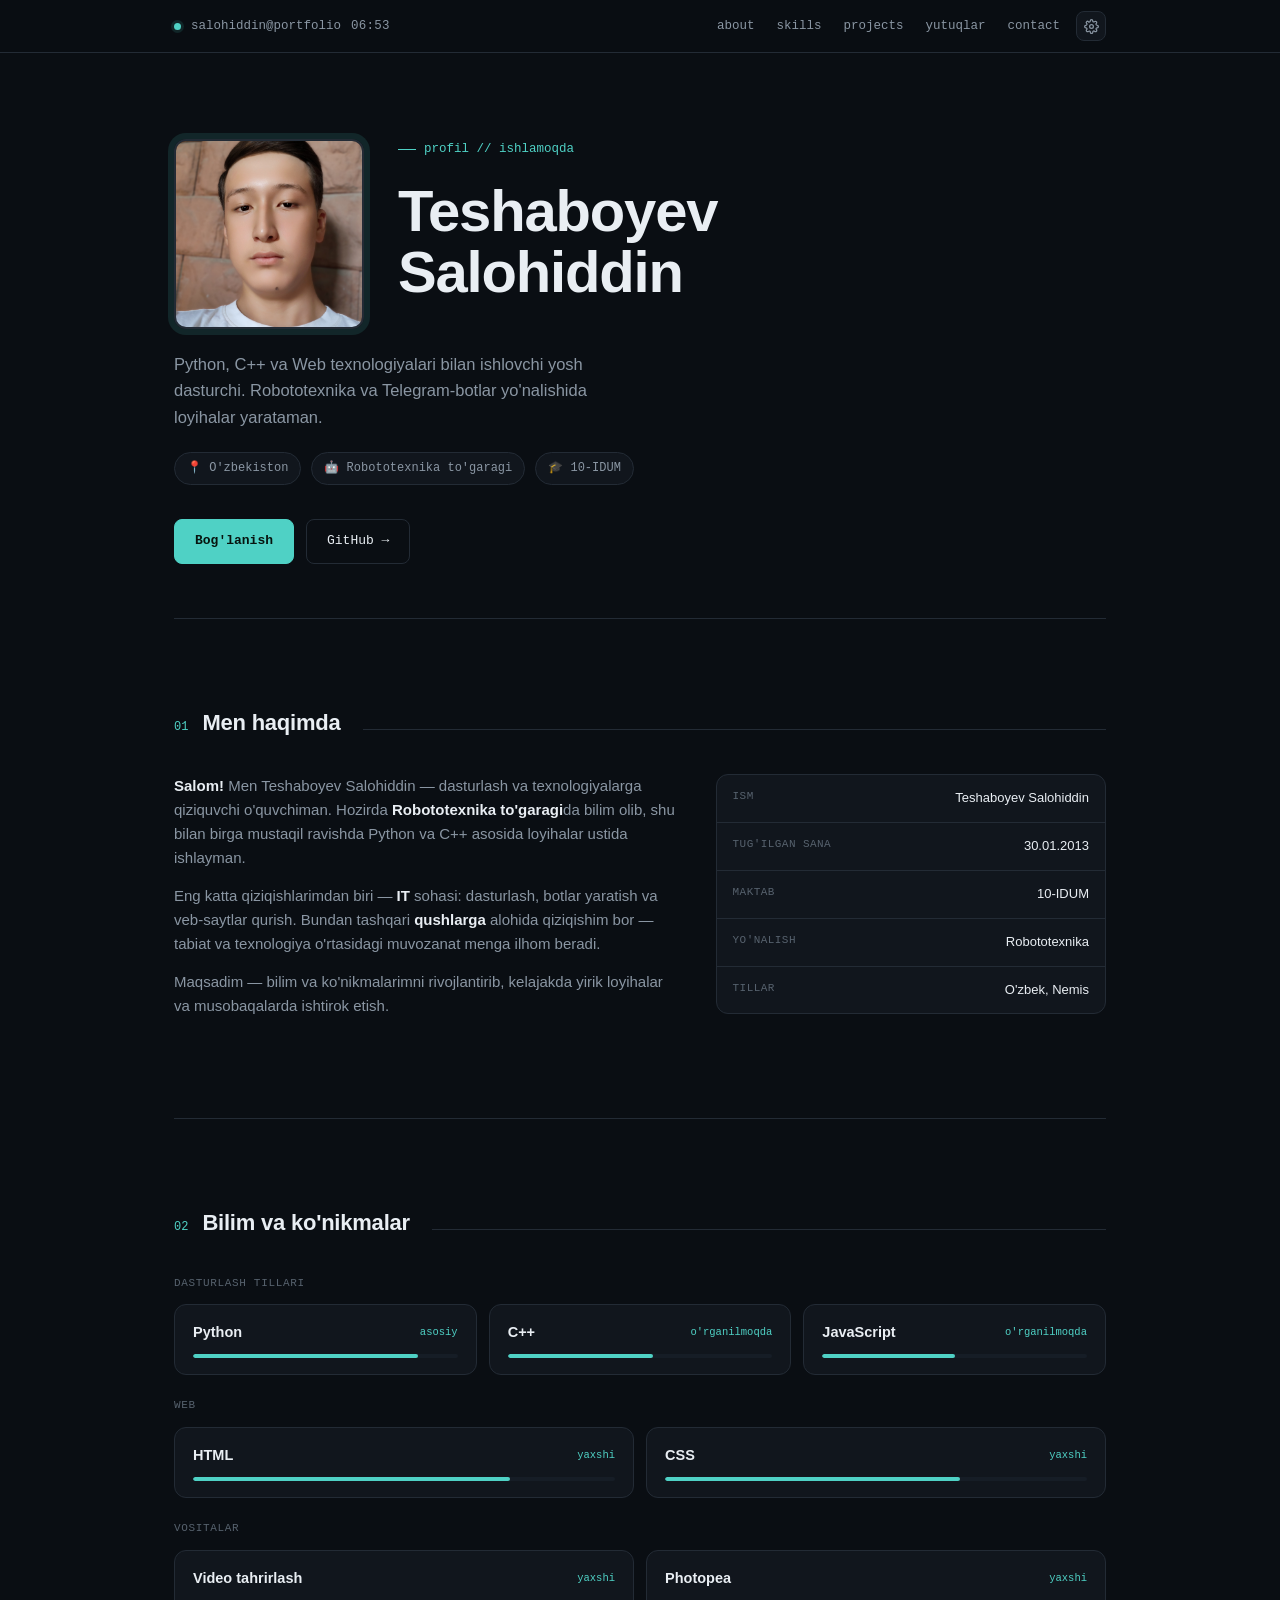
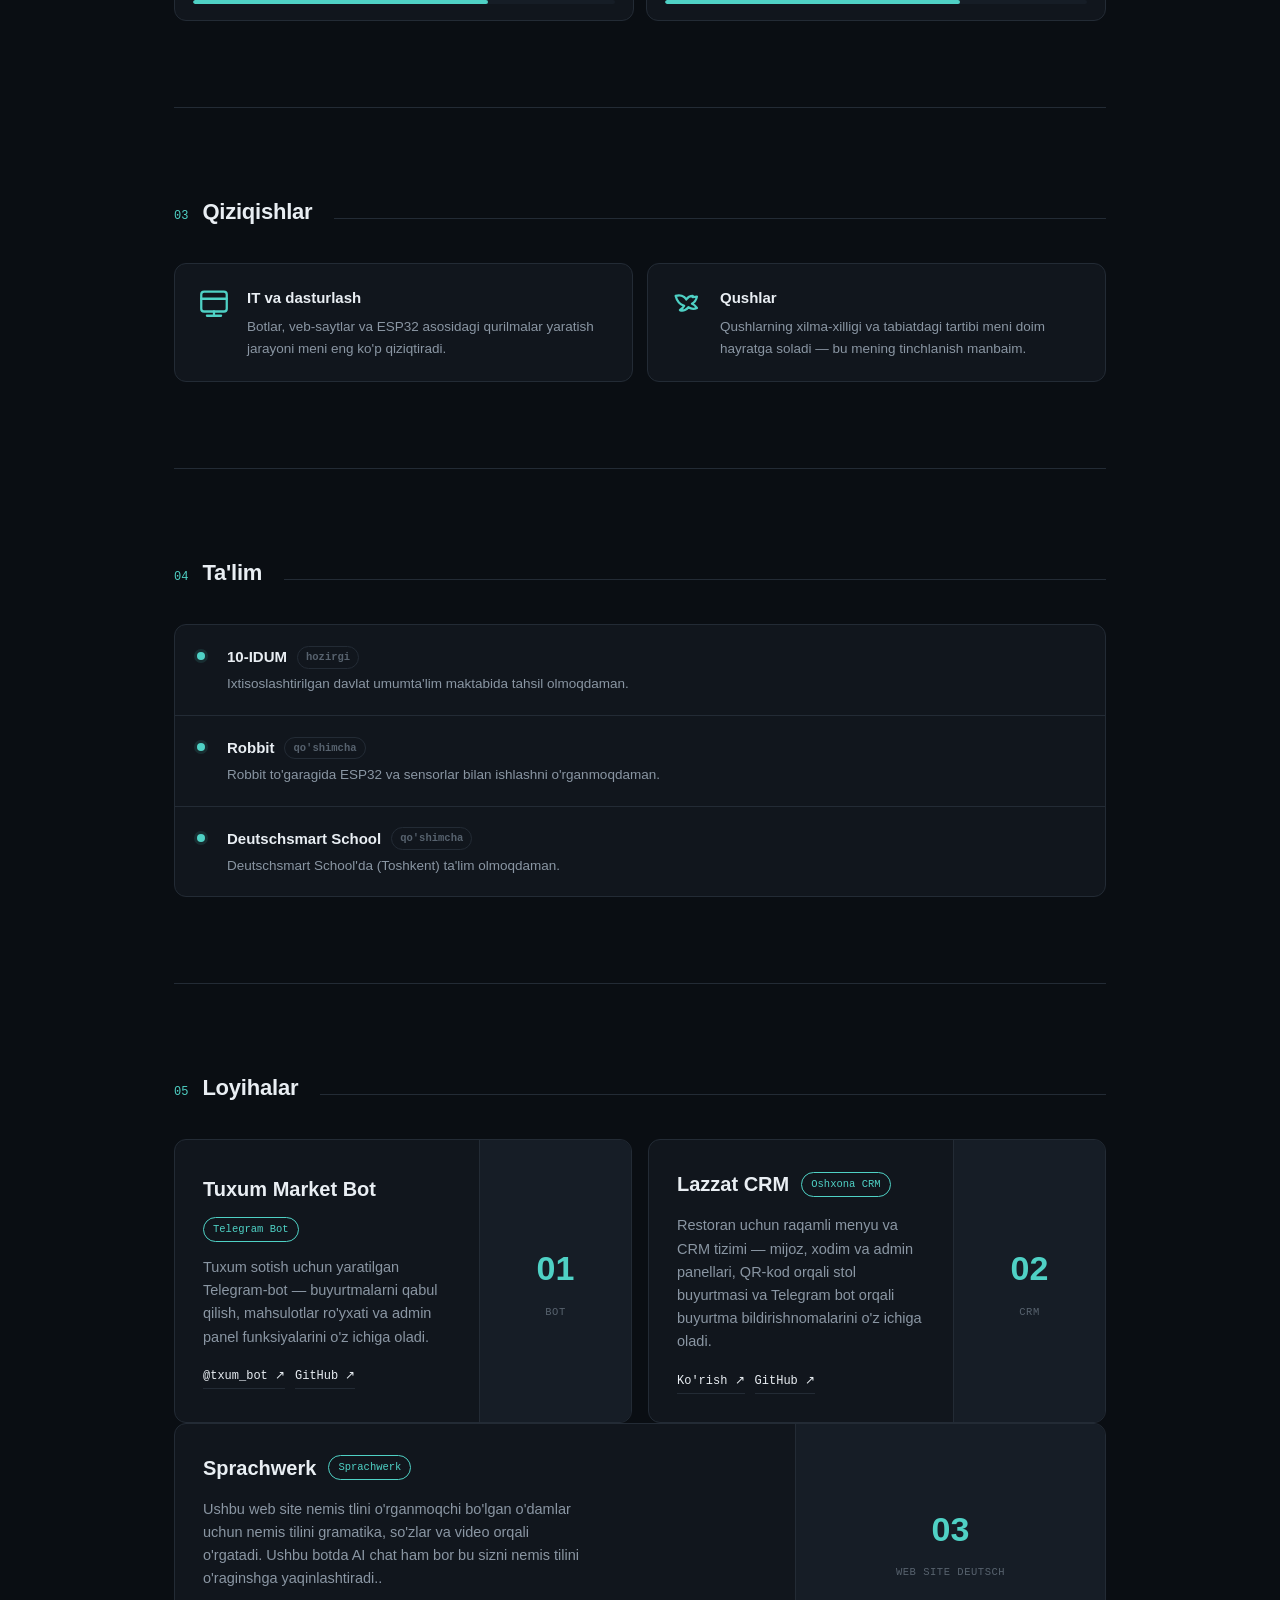
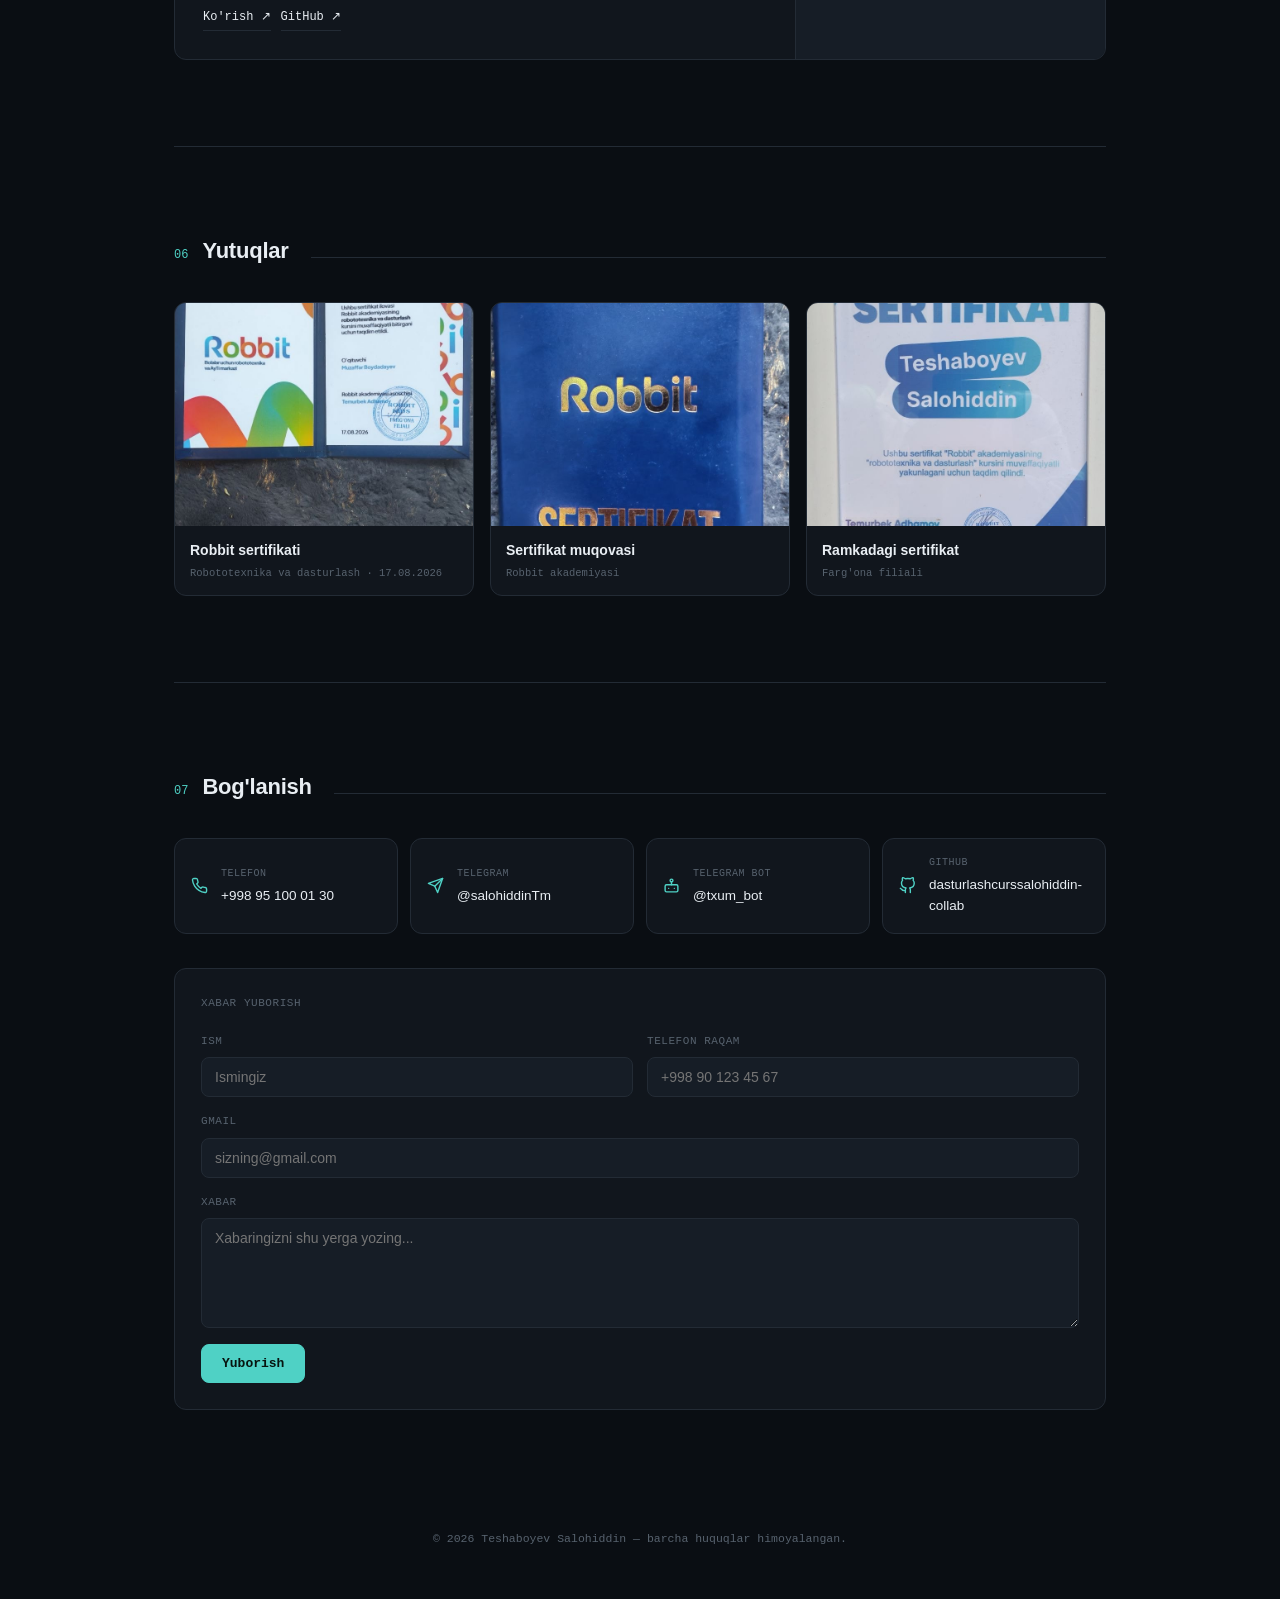
==== commit a6bec0d3: "Update index.html" ====
--- a/index.html
+++ b/index.html
@@ -373,593 +373,7 @@
 
     <section class="hero">
       <div class="hero-top">
-        <div class="hero-photo"><img src="[data-uri]    --line: #ddd9cf;
-    --text: #181614;
-    --text-dim: #5b564d;
-    --text-faint: #918c80;
-    --accent-soft: rgba(79,209,197,0.16);
-  }
-  [data-accent="amber"]{ --accent:#f2a65a; }
-  [data-accent="violet"]{ --accent:#a78bfa; }
-  [data-accent="rose"]{ --accent:#fb7185; }
-  [data-accent="teal"]{ --accent:#4fd1c5; }
-
-  *{box-sizing:border-box; margin:0; padding:0;}
-  html{scroll-behavior:smooth;}
-  body{
-    background:var(--bg);
-    color:var(--text);
-    font-family:var(--body);
-    line-height:1.6;
-    transition:background .35s ease, color .35s ease;
-    overflow-x:hidden;
-  }
-  @media (prefers-reduced-motion: reduce){
-    html{scroll-behavior:auto;}
-    *{animation-duration:0.001ms !important; transition-duration:0.001ms !important;}
-  }
-  a{color:inherit; text-decoration:none;}
-  ::selection{background:var(--accent); color:var(--accent-text);}
-
-  .wrap{max-width:980px; margin:0 auto; padding:0 24px;}
-
-  /* ---- status bar ---- */
-  .statusbar{
-    position:sticky; top:0; z-index:50;
-    background:color-mix(in srgb, var(--bg) 88%, transparent);
-    backdrop-filter:blur(10px);
-    border-bottom:1px solid var(--line);
-  }
-  .statusbar-inner{
-    max-width:980px; margin:0 auto; padding:0 24px;
-    display:flex; align-items:center; justify-content:space-between;
-    height:52px; font-family:var(--mono); font-size:12.5px; color:var(--text-dim);
-  }
-  .statusbar-left{display:flex; align-items:center; gap:10px; min-width:0;}
-  .statusbar-left span:nth-child(2){white-space:nowrap; overflow:hidden; text-overflow:ellipsis;}
-  .dot{width:7px; height:7px; border-radius:50%; background:var(--accent); box-shadow:0 0 0 3px var(--accent-soft); flex:none;}
-  .statusbar-right{display:flex; align-items:center; gap:16px;}
-  .clock{letter-spacing:0.02em;}
-  .icon-btn{
-    width:30px; height:30px; display:flex; align-items:center; justify-content:center;
-    border:1px solid var(--line); border-radius:8px; background:var(--bg-elev);
-    cursor:pointer; transition:border-color .2s, transform .4s; flex:none;
-  }
-  .icon-btn:hover{border-color:var(--accent);}
-  .icon-btn svg{stroke:var(--text-dim); width:15px; height:15px;}
-  #settingsBtn.spin svg{transform:rotate(75deg); transition:transform .4s ease;}
-
-  /* ---- nav ---- */
-  nav{display:flex; gap:22px;}
-  nav a{font-size:12.5px; color:var(--text-dim); transition:color .2s;}
-  nav a:hover{color:var(--text);}
-  .nav-toggle{display:none;}
-  .mobile-nav{
-    display:none; flex-direction:column; gap:2px;
-    max-height:0; overflow:hidden; border-bottom:1px solid var(--line);
-    transition:max-height .25s ease;
-  }
-  .mobile-nav.open{max-height:260px;}
-  .mobile-nav a{
-    padding:13px 24px; font-family:var(--mono); font-size:13px; color:var(--text-dim);
-    border-top:1px solid var(--line);
-  }
-  .mobile-nav a:active{color:var(--accent);}
-
-  /* ---- section shell : identical rhythm everywhere ---- */
-  section{padding:var(--sp-6) 0; border-top:1px solid var(--line);}
-  .sec-head{display:flex; align-items:baseline; gap:var(--sp-2); margin-bottom:var(--sp-4);}
-  .sec-num{font-family:var(--mono); font-size:12px; color:var(--accent); flex:none;}
-  .sec-title{font-family:var(--display); font-weight:600; font-size:22px; letter-spacing:-0.01em;}
-  .sec-rule{flex:1; height:1px; background:var(--line); margin-left:var(--sp-1);}
-  .sec-kicker{color:var(--text-faint); font-size:13.5px; margin:-18px 0 var(--sp-4); max-width:52ch;}
-
-  /* ---- hero ---- */
-  .hero{padding:var(--sp-6) 0 var(--sp-5); border-top:none; position:relative;}
-  .hero-top{display:flex; align-items:flex-start; gap:var(--sp-4); flex-wrap:wrap;}
-  .hero-photo{
-    flex:none; width:190px; height:190px; border-radius:var(--radius);
-    overflow:hidden; border:2px solid var(--line);
-    box-shadow:0 0 0 6px var(--accent-soft);
-  }
-  .hero-photo img{width:100%; height:100%; object-fit:cover; display:block;}
-  .eyebrow{
-    font-family:var(--mono); font-size:12.5px; color:var(--accent);
-    display:flex; align-items:center; gap:8px; margin-bottom:var(--sp-3);
-  }
-  .eyebrow::before{content:''; width:18px; height:1px; background:var(--accent);}
-  h1{
-    font-family:var(--display); font-weight:700;
-    font-size:clamp(34px, 6vw, 58px); line-height:1.05; letter-spacing:-0.02em;
-    max-width:11ch;
-  }
-  .cursor{display:inline-block; width:.5ch; background:var(--accent); animation:blink 1.1s steps(1) infinite; margin-left:2px;}
-  @keyframes blink{50%{opacity:0;}}
-  .hero-sub{margin-top:var(--sp-3); font-size:16.5px; color:var(--text-dim); max-width:46ch;}
-  .hero-meta{margin-top:var(--sp-3); display:flex; flex-wrap:wrap; gap:10px;}
-  .chip{
-    font-family:var(--mono); font-size:12px; color:var(--text-dim);
-    border:1px solid var(--line); padding:6px 12px; border-radius:999px;
-    background:var(--bg-elev); display:inline-flex; align-items:center; gap:6px;
-  }
-  .hero-actions{margin-top:var(--sp-4); display:flex; gap:12px; flex-wrap:wrap;}
-  .btn{
-    font-family:var(--mono); font-size:13px; padding:11px 20px; border-radius:8px;
-    border:1px solid var(--line); transition:all .2s ease; display:inline-flex; align-items:center; gap:8px;
-    cursor:pointer; background:transparent;
-  }
-  .btn-primary{background:var(--accent); color:var(--accent-text); border-color:var(--accent); font-weight:600;}
-  .btn-primary:hover{filter:brightness(1.08); transform:translateY(-1px);}
-  .btn-primary:disabled{opacity:.6; cursor:not-allowed; transform:none;}
-  .btn-ghost{color:var(--text); background:transparent;}
-  .btn-ghost:hover{border-color:var(--accent); color:var(--accent);}
-
-  /* ---- about ---- */
-  .about-grid{display:grid; grid-template-columns:1.3fr 1fr; gap:var(--sp-4); align-items:start;}
-  .about-text p{color:var(--text-dim); font-size:15px; margin-bottom:var(--sp-2);}
-  .about-text strong{color:var(--text); font-weight:600;}
-  .facts{display:flex; flex-direction:column; border:1px solid var(--line); border-radius:var(--radius); overflow:hidden; background:var(--bg-elev);}
-  .fact{display:flex; justify-content:space-between; gap:10px; padding:13px 16px; font-size:13px; border-bottom:1px solid var(--line);}
-  .fact:last-child{border-bottom:none;}
-  .fact-k{color:var(--text-faint); font-family:var(--mono); font-size:11px; text-transform:uppercase; letter-spacing:.04em; flex:none;}
-  .fact-v{color:var(--text); font-weight:500; text-align:right;}
-
-  /* ---- skills : grouped by category so the grid reads as organized, not scattered ---- */
-  .skills-group{margin-bottom:var(--sp-3);}
-  .skills-group:last-child{margin-bottom:0;}
-  .skills-group-label{font-family:var(--mono); font-size:11px; color:var(--text-faint); text-transform:uppercase; letter-spacing:.06em; margin-bottom:12px;}
-  .skills-grid{display:grid; grid-template-columns:repeat(auto-fit, minmax(190px,1fr)); gap:12px;}
-  .skill-card{border:1px solid var(--line); border-radius:var(--radius); padding:16px 18px; background:var(--bg-elev);}
-  .skill-top{display:flex; justify-content:space-between; align-items:center; margin-bottom:10px;}
-  .skill-name{font-family:var(--display); font-weight:600; font-size:14.5px;}
-  .skill-level{font-family:var(--mono); font-size:10.5px; color:var(--accent);}
-  .bar{height:4px; background:var(--bg-elev-2); border-radius:2px; overflow:hidden;}
-  .bar-fill{height:100%; background:var(--accent); border-radius:2px; width:0; transition:width 1s cubic-bezier(.2,.8,.2,1);}
-
-  /* ---- interests ---- */
-  .interest-grid{display:grid; grid-template-columns:1fr 1fr; gap:14px;}
-  .interest-card{
-    border:1px solid var(--line); border-radius:var(--radius); padding:22px;
-    background:var(--bg-elev); display:flex; gap:16px; align-items:flex-start;
-  }
-  .interest-icon{flex:none; width:34px; height:34px; stroke:var(--accent); fill:none;}
-  .interest-card h3{font-family:var(--display); font-size:15px; margin-bottom:6px;}
-  .interest-card p{font-size:13.5px; color:var(--text-dim);}
-
-  /* ---- education : one compact status card instead of a two-item "timeline" ---- */
-  .status-card{
-    border:1px solid var(--line); border-radius:var(--radius); background:var(--bg-elev); overflow:hidden;
-  }
-  .status-row{display:flex; gap:var(--sp-3); align-items:flex-start; padding:20px 22px; border-bottom:1px solid var(--line);}
-  .status-row:last-child{border-bottom:none;}
-  .status-mark{flex:none; width:8px; height:8px; border-radius:50%; background:var(--accent); margin-top:7px; box-shadow:0 0 0 3px var(--accent-soft);}
-  .status-title{font-weight:600; font-size:15px; margin-bottom:4px; display:flex; align-items:center; gap:10px; flex-wrap:wrap;}
-  .status-tag{font-family:var(--mono); font-size:10.5px; color:var(--text-faint); border:1px solid var(--line); padding:2px 8px; border-radius:999px;}
-  .status-desc{font-size:13.5px; color:var(--text-dim);}
-
-  /* ---- projects : one project, treated as a spotlight rather than a stray card ---- */
-  .projects-grid{display:grid; grid-template-columns:repeat(auto-fit, minmax(340px,1fr)); gap:16px;}
-  .project-spotlight{
-    border:1px solid var(--line); border-radius:var(--radius); background:var(--bg-elev);
-    display:grid; grid-template-columns:2fr 1fr; overflow:hidden;
-  }
-  .project-main{padding:28px; display:flex; flex-direction:column; gap:14px; justify-content:center;}
-  .project-head{display:flex; align-items:center; gap:12px; flex-wrap:wrap;}
-  .project-title{font-family:var(--display); font-weight:600; font-size:20px;}
-  .project-tag{font-family:var(--mono); font-size:10.5px; color:var(--accent); border:1px solid var(--accent); padding:3px 9px; border-radius:999px;}
-  .project-desc{color:var(--text-dim); font-size:14.5px; max-width:48ch;}
-  .project-links{display:flex; gap:10px; margin-top:4px; flex-wrap:wrap;}
-  .project-links a{font-family:var(--mono); font-size:12px; color:var(--text); border-bottom:1px solid var(--line); padding-bottom:2px; transition:border-color .2s, color .2s;}
-  .project-links a:hover{color:var(--accent); border-color:var(--accent);}
-  .project-side{
-    background:var(--bg-elev-2); border-left:1px solid var(--line);
-    display:flex; flex-direction:column; align-items:center; justify-content:center; gap:8px; padding:24px;
-    font-family:var(--mono); text-align:center;
-  }
-  .project-side .n{font-size:34px; font-weight:600; color:var(--accent); font-family:var(--display);}
-  .project-side .l{font-size:10.5px; color:var(--text-faint); text-transform:uppercase; letter-spacing:.05em;}
-  @media (max-width:640px){
-    .project-spotlight{grid-template-columns:1fr;}
-    .project-side{border-left:none; border-top:1px solid var(--line); flex-direction:row; justify-content:space-around;}
-  }
-
-  /* ---- achievements ---- */
-  .achv-grid{display:grid; grid-template-columns:repeat(auto-fit, minmax(200px,1fr)); gap:16px;}
-  .achv-card{
-    border:1px solid var(--line); border-radius:var(--radius); overflow:hidden;
-    background:var(--bg-elev); cursor:pointer; transition:border-color .2s, transform .2s;
-  }
-  .achv-card:hover{border-color:var(--accent); transform:translateY(-3px);}
-  .achv-thumb{width:100%; aspect-ratio:4/3; overflow:hidden; background:var(--bg-elev-2);}
-  .achv-thumb img{width:100%; height:100%; object-fit:cover; display:block;}
-  .achv-body{padding:13px 15px;}
-  .achv-title{font-family:var(--display); font-weight:600; font-size:14px; margin-bottom:3px;}
-  .achv-sub{font-family:var(--mono); font-size:10.5px; color:var(--text-faint);}
-
-  .lightbox{
-    position:fixed; inset:0; background:rgba(0,0,0,.86); display:none;
-    align-items:center; justify-content:center; z-index:120; padding:30px;
-  }
-  .lightbox.open{display:flex;}
-  .lightbox img{max-width:100%; max-height:100%; border-radius:8px; box-shadow:0 10px 40px rgba(0,0,0,.5);}
-  .lightbox-close{
-    position:absolute; top:20px; right:24px; width:36px; height:36px;
-    border:1px solid rgba(255,255,255,.25); border-radius:8px; color:#fff;
-    display:flex; align-items:center; justify-content:center; cursor:pointer; font-family:var(--mono);
-  }
-
-  /* ---- contact ---- */
-  .contact-grid{display:grid; grid-template-columns:repeat(auto-fit,minmax(210px,1fr)); gap:12px; margin-bottom:var(--sp-4);}
-  .contact-card{
-    border:1px solid var(--line); border-radius:var(--radius); padding:16px;
-    background:var(--bg-elev); display:flex; align-items:center; gap:13px;
-    transition:border-color .2s, transform .2s;
-  }
-  .contact-card:hover{border-color:var(--accent); transform:translateY(-2px);}
-  .contact-icon{flex:none; width:17px; height:17px; stroke:var(--accent); fill:none;}
-  .contact-k{font-family:var(--mono); font-size:10px; color:var(--text-faint); text-transform:uppercase; letter-spacing:.05em; margin-bottom:3px;}
-  .contact-v{font-size:13.5px; font-weight:500;}
-
-  .contact-form{
-    border:1px solid var(--line); border-radius:var(--radius); padding:26px;
-    background:var(--bg-elev); display:flex; flex-direction:column; gap:16px;
-  }
-  .contact-form-label{font-family:var(--mono); font-size:11px; color:var(--text-faint); text-transform:uppercase; letter-spacing:.05em; margin-bottom:4px;}
-  .form-row{display:grid; grid-template-columns:1fr 1fr; gap:14px;}
-  .field{display:flex; flex-direction:column; gap:7px;}
-  .field label{font-family:var(--mono); font-size:11px; color:var(--text-faint); text-transform:uppercase; letter-spacing:.05em;}
-  .field input, .field textarea{
-    background:var(--bg-elev-2); border:1px solid var(--line); border-radius:8px;
-    padding:11px 13px; color:var(--text); font-family:var(--body); font-size:14px;
-    outline:none; transition:border-color .2s; resize:vertical;
-  }
-  .field input:focus, .field textarea:focus{border-color:var(--accent);}
-  .field textarea{min-height:110px;}
-  .form-footer{display:flex; align-items:center; gap:14px; flex-wrap:wrap;}
-  .form-status{font-family:var(--mono); font-size:12.5px; color:var(--text-dim);}
-  .form-status.ok{color:var(--accent);}
-  .form-status.err{color:#fb7185;}
-
-  footer{padding:var(--sp-4) 0 50px; text-align:center; font-family:var(--mono); font-size:11.5px; color:var(--text-faint);}
-
-  /* ---- settings panel ---- */
-  .overlay{
-    position:fixed; inset:0; background:rgba(0,0,0,0.4); opacity:0; pointer-events:none;
-    transition:opacity .25s ease; z-index:90;
-  }
-  .overlay.open{opacity:1; pointer-events:auto;}
-  .panel{
-    position:fixed; top:0; right:0; height:100%; width:300px; max-width:86vw;
-    background:var(--bg-elev); border-left:1px solid var(--line);
-    transform:translateX(100%); transition:transform .3s cubic-bezier(.2,.8,.2,1);
-    z-index:100; padding:24px; overflow-y:auto;
-  }
-  .panel.open{transform:translateX(0);}
-  .panel-head{display:flex; justify-content:space-between; align-items:center; margin-bottom:26px;}
-  .panel-title{font-family:var(--display); font-weight:600; font-size:15px;}
-  .panel-close{cursor:pointer; color:var(--text-faint); font-family:var(--mono); font-size:13px; border:1px solid var(--line); border-radius:6px; width:26px; height:26px; display:flex; align-items:center; justify-content:center;}
-  .panel-close:hover{color:var(--text); border-color:var(--accent);}
-  .panel-group{margin-bottom:26px;}
-  .panel-label{font-family:var(--mono); font-size:11px; color:var(--text-faint); text-transform:uppercase; letter-spacing:.05em; margin-bottom:12px;}
-  .seg{display:flex; border:1px solid var(--line); border-radius:8px; overflow:hidden;}
-  .seg button{flex:1; padding:9px 0; background:transparent; border:none; color:var(--text-dim); font-family:var(--mono); font-size:12px; cursor:pointer; transition:all .2s;}
-  .seg button.active{background:var(--accent); color:var(--accent-text); font-weight:600;}
-  .swatches{display:flex; gap:10px;}
-  .swatch{width:32px; height:32px; border-radius:50%; cursor:pointer; border:2px solid transparent; transition:transform .2s, border-color .2s; position:relative;}
-  .swatch.active{border-color:var(--text);}
-  .swatch.active::after{content:''; position:absolute; inset:-5px; border:1px solid var(--text-faint); border-radius:50%;}
-  .swatch:hover{transform:scale(1.08);}
-  .sw-teal{background:#4fd1c5;} .sw-amber{background:#f2a65a;} .sw-violet{background:#a78bfa;} .sw-rose{background:#fb7185;}
-  .panel-note{font-size:12px; color:var(--text-faint); line-height:1.6;}
-
-  ::-webkit-scrollbar{width:9px;}
-  ::-webkit-scrollbar-track{background:var(--bg);}
-  ::-webkit-scrollbar-thumb{background:var(--line); border-radius:5px;}
-
-  @media (max-width:720px){
-    .about-grid{grid-template-columns:1fr;}
-  }
-  @media (max-width:600px){
-    .interest-grid{grid-template-columns:1fr;}
-    .form-row{grid-template-columns:1fr;}
-    nav{display:none;}
-    .nav-toggle{display:flex;}
-    .mobile-nav{display:flex;}
-    .hero{padding:var(--sp-5) 0 var(--sp-4);}
-    section{padding:var(--sp-5) 0;}
-  }
-  @media (max-width:560px){
-    .hero-photo{width:140px; height:140px;}
-  }
-</style>
-</head>
-<body data-theme="dark" data-accent="teal">
-
-  <div class="statusbar">
-    <div class="statusbar-inner">
-      <div class="statusbar-left">
-        <span class="dot"></span>
-        <span>salohiddin@portfolio</span>
-        <span class="clock" id="clock"></span>
-      </div>
-      <div class="statusbar-right">
-        <nav>
-          <a href="#about">about</a>
-          <a href="#skills">skills</a>
-          <a href="#projects">projects</a>
-          <a href="#achievements">yutuqlar</a>
-          <a href="#contact">contact</a>
-        </nav>
-        <div class="icon-btn nav-toggle" id="navToggle" role="button" aria-label="Menyu" tabindex="0">
-          <svg viewBox="0 0 24 24" fill="none" stroke-width="2" stroke-linecap="round"><path d="M3 6h18M3 12h18M3 18h18"/></svg>
-        </div>
-        <div class="icon-btn" id="settingsBtn" title="Sozlamalar" role="button" aria-label="Sozlamalarni ochish" tabindex="0">
-          <svg viewBox="0 0 24 24" fill="none" stroke-width="2" stroke-linecap="round" stroke-linejoin="round"><circle cx="12" cy="12" r="3"></circle><path d="M19.4 15a1.65 1.65 0 0 0 .33 1.82l.06.06a2 2 0 1 1-2.83 2.83l-.06-.06a1.65 1.65 0 0 0-1.82-.33 1.65 1.65 0 0 0-1 1.51V21a2 2 0 0 1-4 0v-.09A1.65 1.65 0 0 0 9 19.4a1.65 1.65 0 0 0-1.82.33l-.06.06a2 2 0 1 1-2.83-2.83l.06-.06a1.65 1.65 0 0 0 .33-1.82 1.65 1.65 0 0 0-1.51-1H3a2 2 0 0 1 0-4h.09A1.65 1.65 0 0 0 4.6 9a1.65 1.65 0 0 0-.33-1.82l-.06-.06a2 2 0 1 1 2.83-2.83l.06.06a1.65 1.65 0 0 0 1.82.33H9a1.65 1.65 0 0 0 1-1.51V3a2 2 0 0 1 4 0v.09a1.65 1.65 0 0 0 1 1.51 1.65 1.65 0 0 0 1.82-.33l.06-.06a2 2 0 1 1 2.83 2.83l-.06.06a1.65 1.65 0 0 0-.33 1.82V9a1.65 1.65 0 0 0 1.51 1H21a2 2 0 0 1 0 4h-.09a1.65 1.65 0 0 0-1.51 1z"></path></svg>
-        </div>
-      </div>
-    </div>
-    <div class="mobile-nav" id="mobileNav">
-      <a href="#about">about</a>
-      <a href="#skills">skills</a>
-      <a href="#projects">projects</a>
-      <a href="#achievements">yutuqlar</a>
-      <a href="#contact">contact</a>
-    </div>
-  </div>
-
-  <main class="wrap">
-
-    <section class="hero">
-      <div class="hero-top">
-        <div class="hero-photo"><img src="[data-uri]  .eyebrow{
-    font-family:var(--mono); font-size:12.5px; color:var(--accent);
-    display:flex; align-items:center; gap:8px; margin-bottom:var(--sp-3);
-  }
-  .eyebrow::before{content:''; width:18px; height:1px; background:var(--accent);}
-  h1{
-    font-family:var(--display); font-weight:700;
-    font-size:clamp(34px, 6vw, 58px); line-height:1.05; letter-spacing:-0.02em;
-    max-width:11ch;
-  }
-  .cursor{display:inline-block; width:.5ch; background:var(--accent); animation:blink 1.1s steps(1) infinite; margin-left:2px;}
-  @keyframes blink{50%{opacity:0;}}
-  .hero-sub{margin-top:var(--sp-3); font-size:16.5px; color:var(--text-dim); max-width:46ch;}
-  .hero-meta{margin-top:var(--sp-3); display:flex; flex-wrap:wrap; gap:10px;}
-  .chip{
-    font-family:var(--mono); font-size:12px; color:var(--text-dim);
-    border:1px solid var(--line); padding:6px 12px; border-radius:999px;
-    background:var(--bg-elev); display:inline-flex; align-items:center; gap:6px;
-  }
-  .hero-actions{margin-top:var(--sp-4); display:flex; gap:12px; flex-wrap:wrap;}
-  .btn{
-    font-family:var(--mono); font-size:13px; padding:11px 20px; border-radius:8px;
-    border:1px solid var(--line); transition:all .2s ease; display:inline-flex; align-items:center; gap:8px;
-    cursor:pointer; background:transparent;
-  }
-  .btn-primary{background:var(--accent); color:var(--accent-text); border-color:var(--accent); font-weight:600;}
-  .btn-primary:hover{filter:brightness(1.08); transform:translateY(-1px);}
-  .btn-primary:disabled{opacity:.6; cursor:not-allowed; transform:none;}
-  .btn-ghost{color:var(--text); background:transparent;}
-  .btn-ghost:hover{border-color:var(--accent); color:var(--accent);}
-
-  /* ---- about ---- */
-  .about-grid{display:grid; grid-template-columns:1.3fr 1fr; gap:var(--sp-4); align-items:start;}
-  .about-text p{color:var(--text-dim); font-size:15px; margin-bottom:var(--sp-2);}
-  .about-text strong{color:var(--text); font-weight:600;}
-  .facts{display:flex; flex-direction:column; border:1px solid var(--line); border-radius:var(--radius); overflow:hidden; background:var(--bg-elev);}
-  .fact{display:flex; justify-content:space-between; gap:10px; padding:13px 16px; font-size:13px; border-bottom:1px solid var(--line);}
-  .fact:last-child{border-bottom:none;}
-  .fact-k{color:var(--text-faint); font-family:var(--mono); font-size:11px; text-transform:uppercase; letter-spacing:.04em; flex:none;}
-  .fact-v{color:var(--text); font-weight:500; text-align:right;}
-
-  /* ---- skills : grouped by category so the grid reads as organized, not scattered ---- */
-  .skills-group{margin-bottom:var(--sp-3);}
-  .skills-group:last-child{margin-bottom:0;}
-  .skills-group-label{font-family:var(--mono); font-size:11px; color:var(--text-faint); text-transform:uppercase; letter-spacing:.06em; margin-bottom:12px;}
-  .skills-grid{display:grid; grid-template-columns:repeat(auto-fit, minmax(190px,1fr)); gap:12px;}
-  .skill-card{border:1px solid var(--line); border-radius:var(--radius); padding:16px 18px; background:var(--bg-elev);}
-  .skill-top{display:flex; justify-content:space-between; align-items:center; margin-bottom:10px;}
-  .skill-name{font-family:var(--display); font-weight:600; font-size:14.5px;}
-  .skill-level{font-family:var(--mono); font-size:10.5px; color:var(--accent);}
-  .bar{height:4px; background:var(--bg-elev-2); border-radius:2px; overflow:hidden;}
-  .bar-fill{height:100%; background:var(--accent); border-radius:2px; width:0; transition:width 1s cubic-bezier(.2,.8,.2,1);}
-
-  /* ---- interests ---- */
-  .interest-grid{display:grid; grid-template-columns:1fr 1fr; gap:14px;}
-  .interest-card{
-    border:1px solid var(--line); border-radius:var(--radius); padding:22px;
-    background:var(--bg-elev); display:flex; gap:16px; align-items:flex-start;
-  }
-  .interest-icon{flex:none; width:34px; height:34px; stroke:var(--accent); fill:none;}
-  .interest-card h3{font-family:var(--display); font-size:15px; margin-bottom:6px;}
-  .interest-card p{font-size:13.5px; color:var(--text-dim);}
-
-  /* ---- education : one compact status card instead of a two-item "timeline" ---- */
-  .status-card{
-    border:1px solid var(--line); border-radius:var(--radius); background:var(--bg-elev); overflow:hidden;
-  }
-  .status-row{display:flex; gap:var(--sp-3); align-items:flex-start; padding:20px 22px; border-bottom:1px solid var(--line);}
-  .status-row:last-child{border-bottom:none;}
-  .status-mark{flex:none; width:8px; height:8px; border-radius:50%; background:var(--accent); margin-top:7px; box-shadow:0 0 0 3px var(--accent-soft);}
-  .status-title{font-weight:600; font-size:15px; margin-bottom:4px; display:flex; align-items:center; gap:10px; flex-wrap:wrap;}
-  .status-tag{font-family:var(--mono); font-size:10.5px; color:var(--text-faint); border:1px solid var(--line); padding:2px 8px; border-radius:999px;}
-  .status-desc{font-size:13.5px; color:var(--text-dim);}
-
-  /* ---- projects : one project, treated as a spotlight rather than a stray card ---- */
-  .projects-grid{display:grid; grid-template-columns:repeat(auto-fit, minmax(340px,1fr)); gap:16px;}
-  .project-spotlight{
-    border:1px solid var(--line); border-radius:var(--radius); background:var(--bg-elev);
-    display:grid; grid-template-columns:2fr 1fr; overflow:hidden;
-  }
-  .project-main{padding:28px; display:flex; flex-direction:column; gap:14px; justify-content:center;}
-  .project-head{display:flex; align-items:center; gap:12px; flex-wrap:wrap;}
-  .project-title{font-family:var(--display); font-weight:600; font-size:20px;}
-  .project-tag{font-family:var(--mono); font-size:10.5px; color:var(--accent); border:1px solid var(--accent); padding:3px 9px; border-radius:999px;}
-  .project-desc{color:var(--text-dim); font-size:14.5px; max-width:48ch;}
-  .project-links{display:flex; gap:10px; margin-top:4px; flex-wrap:wrap;}
-  .project-links a{font-family:var(--mono); font-size:12px; color:var(--text); border-bottom:1px solid var(--line); padding-bottom:2px; transition:border-color .2s, color .2s;}
-  .project-links a:hover{color:var(--accent); border-color:var(--accent);}
-  .project-side{
-    background:var(--bg-elev-2); border-left:1px solid var(--line);
-    display:flex; flex-direction:column; align-items:center; justify-content:center; gap:8px; padding:24px;
-    font-family:var(--mono); text-align:center;
-  }
-  .project-side .n{font-size:34px; font-weight:600; color:var(--accent); font-family:var(--display);}
-  .project-side .l{font-size:10.5px; color:var(--text-faint); text-transform:uppercase; letter-spacing:.05em;}
-  @media (max-width:640px){
-    .project-spotlight{grid-template-columns:1fr;}
-    .project-side{border-left:none; border-top:1px solid var(--line); flex-direction:row; justify-content:space-around;}
-  }
-
-  /* ---- achievements ---- */
-  .achv-grid{display:grid; grid-template-columns:repeat(auto-fit, minmax(200px,1fr)); gap:16px;}
-  .achv-card{
-    border:1px solid var(--line); border-radius:var(--radius); overflow:hidden;
-    background:var(--bg-elev); cursor:pointer; transition:border-color .2s, transform .2s;
-  }
-  .achv-card:hover{border-color:var(--accent); transform:translateY(-3px);}
-  .achv-thumb{width:100%; aspect-ratio:4/3; overflow:hidden; background:var(--bg-elev-2);}
-  .achv-thumb img{width:100%; height:100%; object-fit:cover; display:block;}
-  .achv-body{padding:13px 15px;}
-  .achv-title{font-family:var(--display); font-weight:600; font-size:14px; margin-bottom:3px;}
-  .achv-sub{font-family:var(--mono); font-size:10.5px; color:var(--text-faint);}
-
-  .lightbox{
-    position:fixed; inset:0; background:rgba(0,0,0,.86); display:none;
-    align-items:center; justify-content:center; z-index:120; padding:30px;
-  }
-  .lightbox.open{display:flex;}
-  .lightbox img{max-width:100%; max-height:100%; border-radius:8px; box-shadow:0 10px 40px rgba(0,0,0,.5);}
-  .lightbox-close{
-    position:absolute; top:20px; right:24px; width:36px; height:36px;
-    border:1px solid rgba(255,255,255,.25); border-radius:8px; color:#fff;
-    display:flex; align-items:center; justify-content:center; cursor:pointer; font-family:var(--mono);
-  }
-
-  /* ---- contact ---- */
-  .contact-grid{display:grid; grid-template-columns:repeat(auto-fit,minmax(210px,1fr)); gap:12px; margin-bottom:var(--sp-4);}
-  .contact-card{
-    border:1px solid var(--line); border-radius:var(--radius); padding:16px;
-    background:var(--bg-elev); display:flex; align-items:center; gap:13px;
-    transition:border-color .2s, transform .2s;
-  }
-  .contact-card:hover{border-color:var(--accent); transform:translateY(-2px);}
-  .contact-icon{flex:none; width:17px; height:17px; stroke:var(--accent); fill:none;}
-  .contact-k{font-family:var(--mono); font-size:10px; color:var(--text-faint); text-transform:uppercase; letter-spacing:.05em; margin-bottom:3px;}
-  .contact-v{font-size:13.5px; font-weight:500;}
-
-  .contact-form{
-    border:1px solid var(--line); border-radius:var(--radius); padding:26px;
-    background:var(--bg-elev); display:flex; flex-direction:column; gap:16px;
-  }
-  .contact-form-label{font-family:var(--mono); font-size:11px; color:var(--text-faint); text-transform:uppercase; letter-spacing:.05em; margin-bottom:4px;}
-  .form-row{display:grid; grid-template-columns:1fr 1fr; gap:14px;}
-  .field{display:flex; flex-direction:column; gap:7px;}
-  .field label{font-family:var(--mono); font-size:11px; color:var(--text-faint); text-transform:uppercase; letter-spacing:.05em;}
-  .field input, .field textarea{
-    background:var(--bg-elev-2); border:1px solid var(--line); border-radius:8px;
-    padding:11px 13px; color:var(--text); font-family:var(--body); font-size:14px;
-    outline:none; transition:border-color .2s; resize:vertical;
-  }
-  .field input:focus, .field textarea:focus{border-color:var(--accent);}
-  .field textarea{min-height:110px;}
-  .form-footer{display:flex; align-items:center; gap:14px; flex-wrap:wrap;}
-  .form-status{font-family:var(--mono); font-size:12.5px; color:var(--text-dim);}
-  .form-status.ok{color:var(--accent);}
-  .form-status.err{color:#fb7185;}
-
-  footer{padding:var(--sp-4) 0 50px; text-align:center; font-family:var(--mono); font-size:11.5px; color:var(--text-faint);}
-
-  /* ---- settings panel ---- */
-  .overlay{
-    position:fixed; inset:0; background:rgba(0,0,0,0.4); opacity:0; pointer-events:none;
-    transition:opacity .25s ease; z-index:90;
-  }
-  .overlay.open{opacity:1; pointer-events:auto;}
-  .panel{
-    position:fixed; top:0; right:0; height:100%; width:300px; max-width:86vw;
-    background:var(--bg-elev); border-left:1px solid var(--line);
-    transform:translateX(100%); transition:transform .3s cubic-bezier(.2,.8,.2,1);
-    z-index:100; padding:24px; overflow-y:auto;
-  }
-  .panel.open{transform:translateX(0);}
-  .panel-head{display:flex; justify-content:space-between; align-items:center; margin-bottom:26px;}
-  .panel-title{font-family:var(--display); font-weight:600; font-size:15px;}
-  .panel-close{cursor:pointer; color:var(--text-faint); font-family:var(--mono); font-size:13px; border:1px solid var(--line); border-radius:6px; width:26px; height:26px; display:flex; align-items:center; justify-content:center;}
-  .panel-close:hover{color:var(--text); border-color:var(--accent);}
-  .panel-group{margin-bottom:26px;}
-  .panel-label{font-family:var(--mono); font-size:11px; color:var(--text-faint); text-transform:uppercase; letter-spacing:.05em; margin-bottom:12px;}
-  .seg{display:flex; border:1px solid var(--line); border-radius:8px; overflow:hidden;}
-  .seg button{flex:1; padding:9px 0; background:transparent; border:none; color:var(--text-dim); font-family:var(--mono); font-size:12px; cursor:pointer; transition:all .2s;}
-  .seg button.active{background:var(--accent); color:var(--accent-text); font-weight:600;}
-  .swatches{display:flex; gap:10px;}
-  .swatch{width:32px; height:32px; border-radius:50%; cursor:pointer; border:2px solid transparent; transition:transform .2s, border-color .2s; position:relative;}
-  .swatch.active{border-color:var(--text);}
-  .swatch.active::after{content:''; position:absolute; inset:-5px; border:1px solid var(--text-faint); border-radius:50%;}
-  .swatch:hover{transform:scale(1.08);}
-  .sw-teal{background:#4fd1c5;} .sw-amber{background:#f2a65a;} .sw-violet{background:#a78bfa;} .sw-rose{background:#fb7185;}
-  .panel-note{font-size:12px; color:var(--text-faint); line-height:1.6;}
-
-  ::-webkit-scrollbar{width:9px;}
-  ::-webkit-scrollbar-track{background:var(--bg);}
-  ::-webkit-scrollbar-thumb{background:var(--line); border-radius:5px;}
-
-  @media (max-width:720px){
-    .about-grid{grid-template-columns:1fr;}
-  }
-  @media (max-width:600px){
-    .interest-grid{grid-template-columns:1fr;}
-    .form-row{grid-template-columns:1fr;}
-    nav{display:none;}
-    .nav-toggle{display:flex;}
-    .mobile-nav{display:flex;}
-    .hero{padding:var(--sp-5) 0 var(--sp-4);}
-    section{padding:var(--sp-5) 0;}
-  }
-  @media (max-width:560px){
-    .hero-photo{width:140px; height:140px;}
-  }
-</style>
-</head>
-<body data-theme="dark" data-accent="teal">
-
-  <div class="statusbar">
-    <div class="statusbar-inner">
-      <div class="statusbar-left">
-        <span class="dot"></span>
-        <span>salohiddin@portfolio</span>
-        <span class="clock" id="clock"></span>
-      </div>
-      <div class="statusbar-right">
-        <nav>
-          <a href="#about">about</a>
-          <a href="#skills">skills</a>
-          <a href="#projects">projects</a>
-          <a href="#achievements">yutuqlar</a>
-          <a href="#contact">contact</a>
-        </nav>
-        <div class="icon-btn nav-toggle" id="navToggle" role="button" aria-label="Menyu" tabindex="0">
-          <svg viewBox="0 0 24 24" fill="none" stroke-width="2" stroke-linecap="round"><path d="M3 6h18M3 12h18M3 18h18"/></svg>
-        </div>
-        <div class="icon-btn" id="settingsBtn" title="Sozlamalar" role="button" aria-label="Sozlamalarni ochish" tabindex="0">
-          <svg viewBox="0 0 24 24" fill="none" stroke-width="2" stroke-linecap="round" stroke-linejoin="round"><circle cx="12" cy="12" r="3"></circle><path d="M19.4 15a1.65 1.65 0 0 0 .33 1.82l.06.06a2 2 0 1 1-2.83 2.83l-.06-.06a1.65 1.65 0 0 0-1.82-.33 1.65 1.65 0 0 0-1 1.51V21a2 2 0 0 1-4 0v-.09A1.65 1.65 0 0 0 9 19.4a1.65 1.65 0 0 0-1.82.33l-.06.06a2 2 0 1 1-2.83-2.83l.06-.06a1.65 1.65 0 0 0 .33-1.82 1.65 1.65 0 0 0-1.51-1H3a2 2 0 0 1 0-4h.09A1.65 1.65 0 0 0 4.6 9a1.65 1.65 0 0 0-.33-1.82l-.06-.06a2 2 0 1 1 2.83-2.83l.06.06a1.65 1.65 0 0 0 1.82.33H9a1.65 1.65 0 0 0 1-1.51V3a2 2 0 0 1 4 0v.09a1.65 1.65 0 0 0 1 1.51 1.65 1.65 0 0 0 1.82-.33l.06-.06a2 2 0 1 1 2.83 2.83l-.06.06a1.65 1.65 0 0 0-.33 1.82V9a1.65 1.65 0 0 0 1.51 1H21a2 2 0 0 1 0 4h-.09a1.65 1.65 0 0 0-1.51 1z"></path></svg>
-        </div>
-      </div>
-    </div>
-    <div class="mobile-nav" id="mobileNav">
-      <a href="#about">about</a>
-      <a href="#skills">skills</a>
-      <a href="#projects">projects</a>
-      <a href="#achievements">yutuqlar</a>
-      <a href="#contact">contact</a>
-    </div>
-  </div>
-
-  <main class="wrap">
-
-    <section class="hero">
-      <div class="hero-top">
-        <div class="hero-photo"><img src="foto.jpg" alt="Teshaboyev Salohiddin"></div>
+        <div class="hero-photo"><img src="[data-uri]